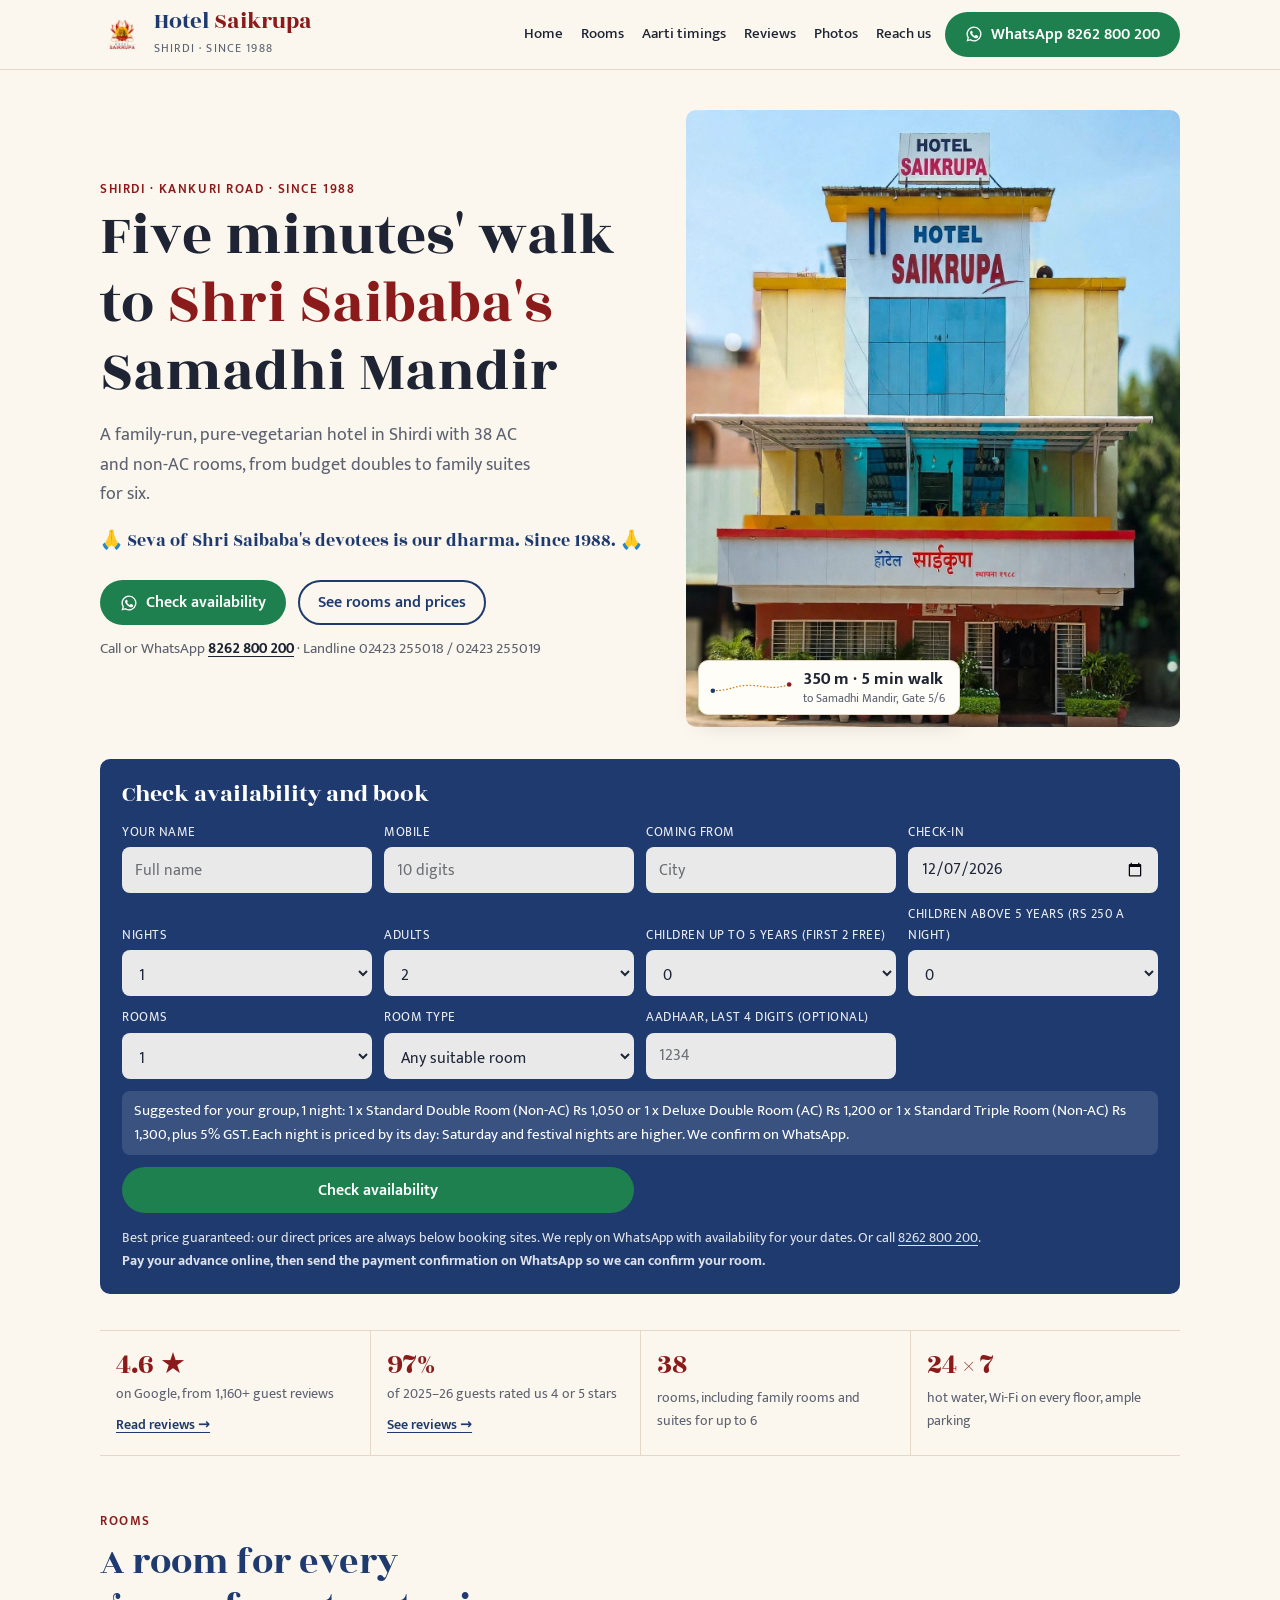
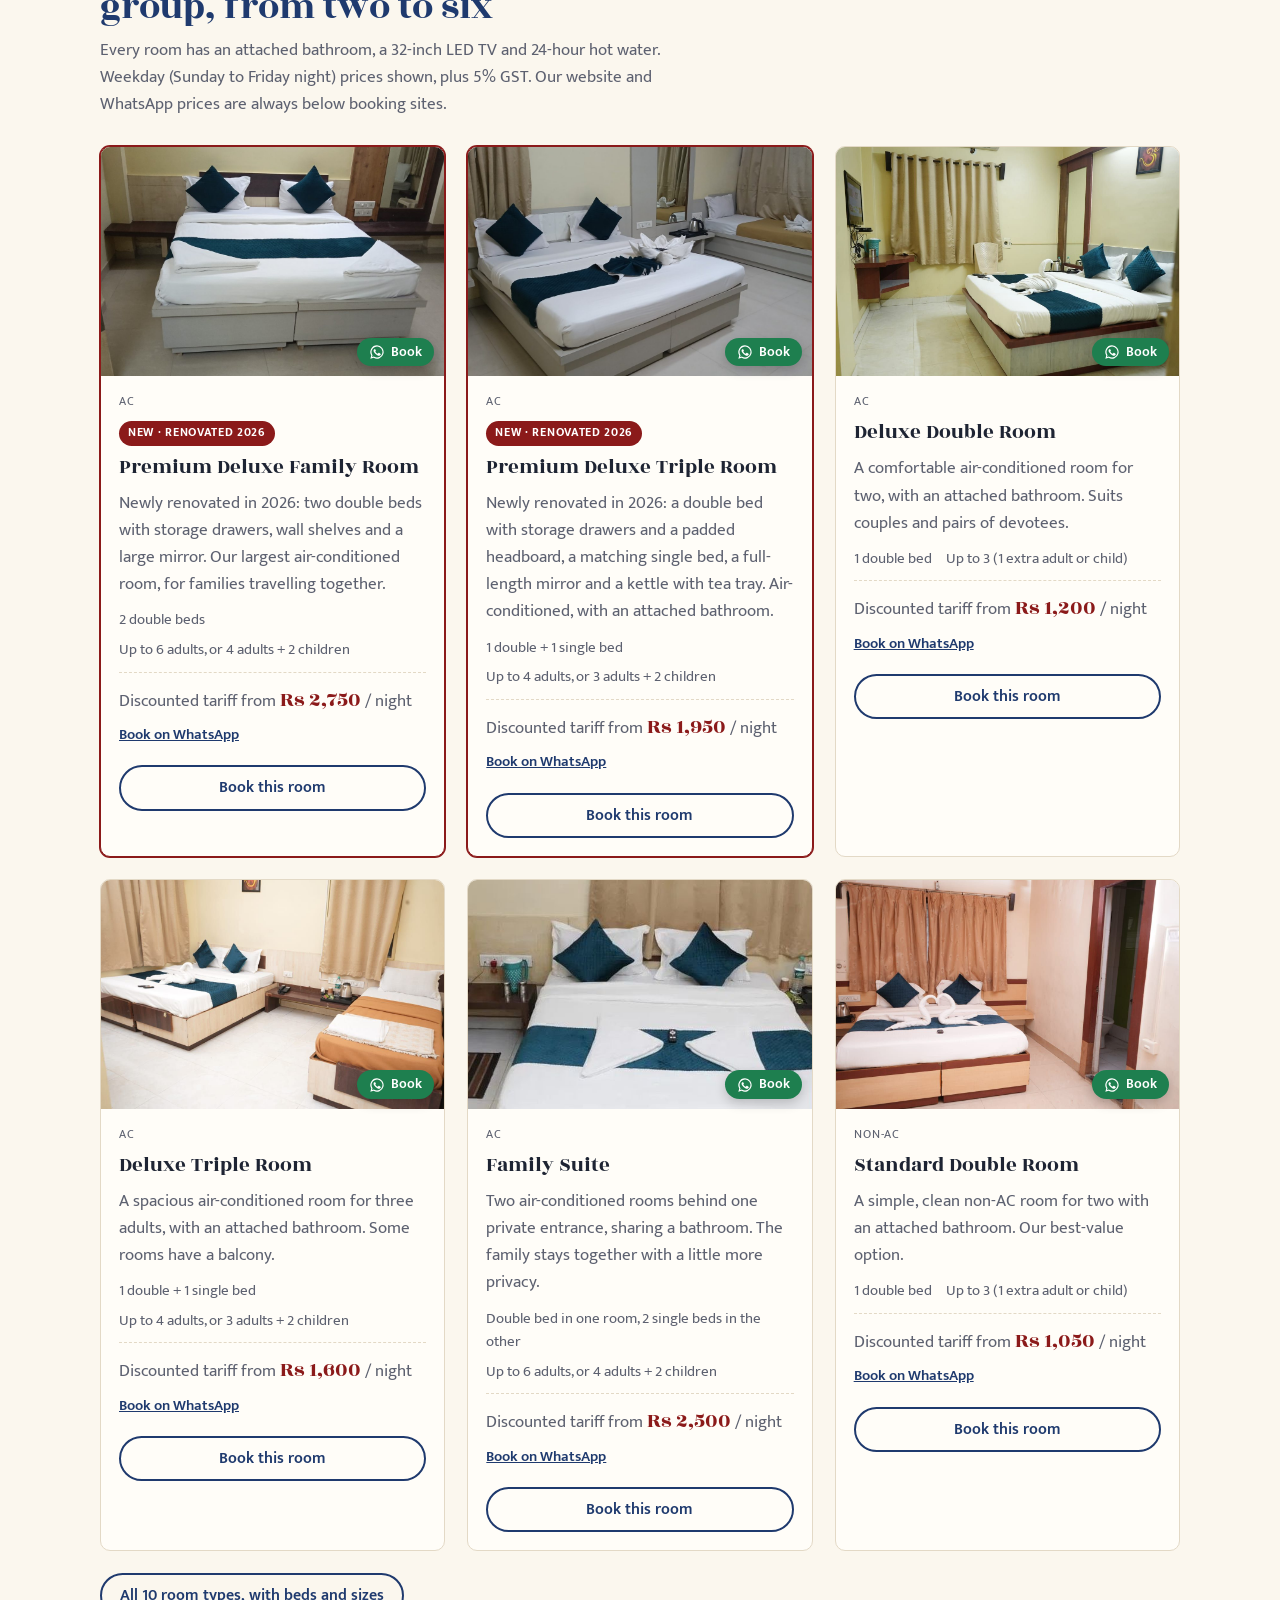
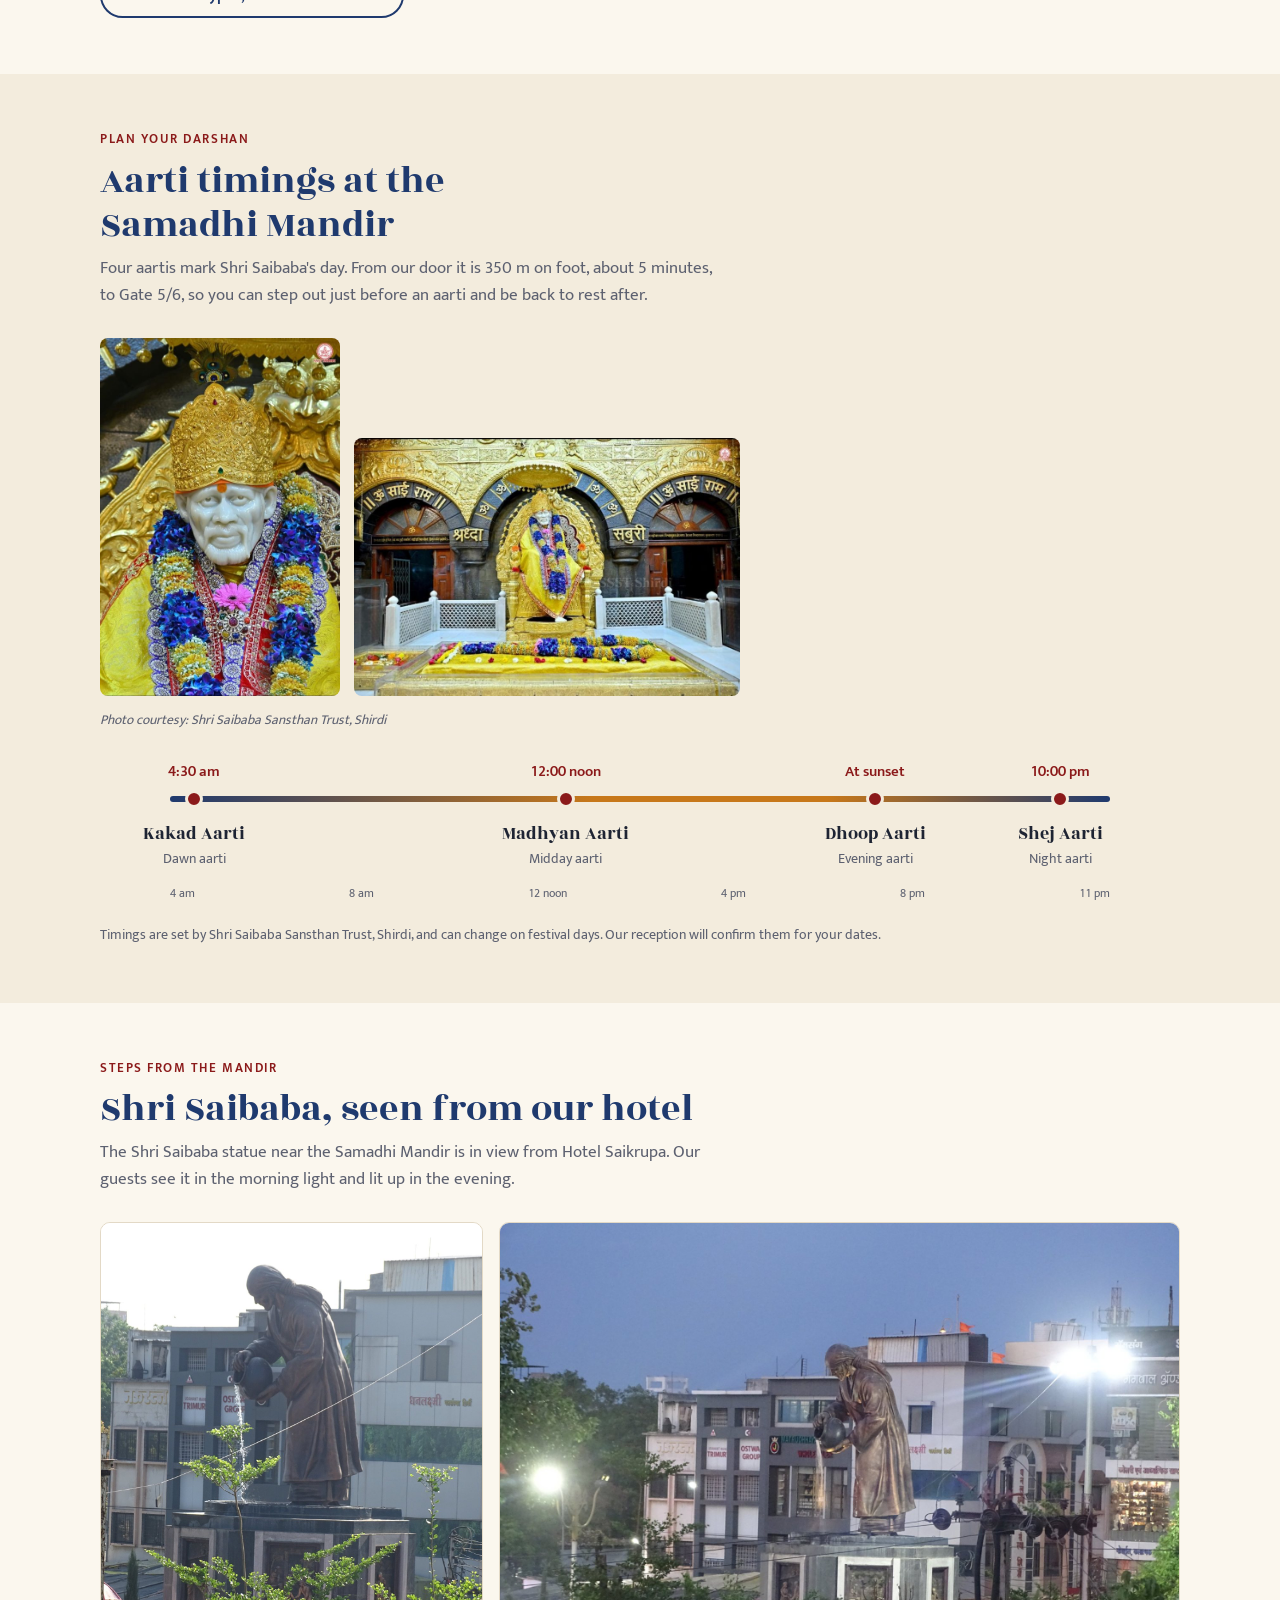
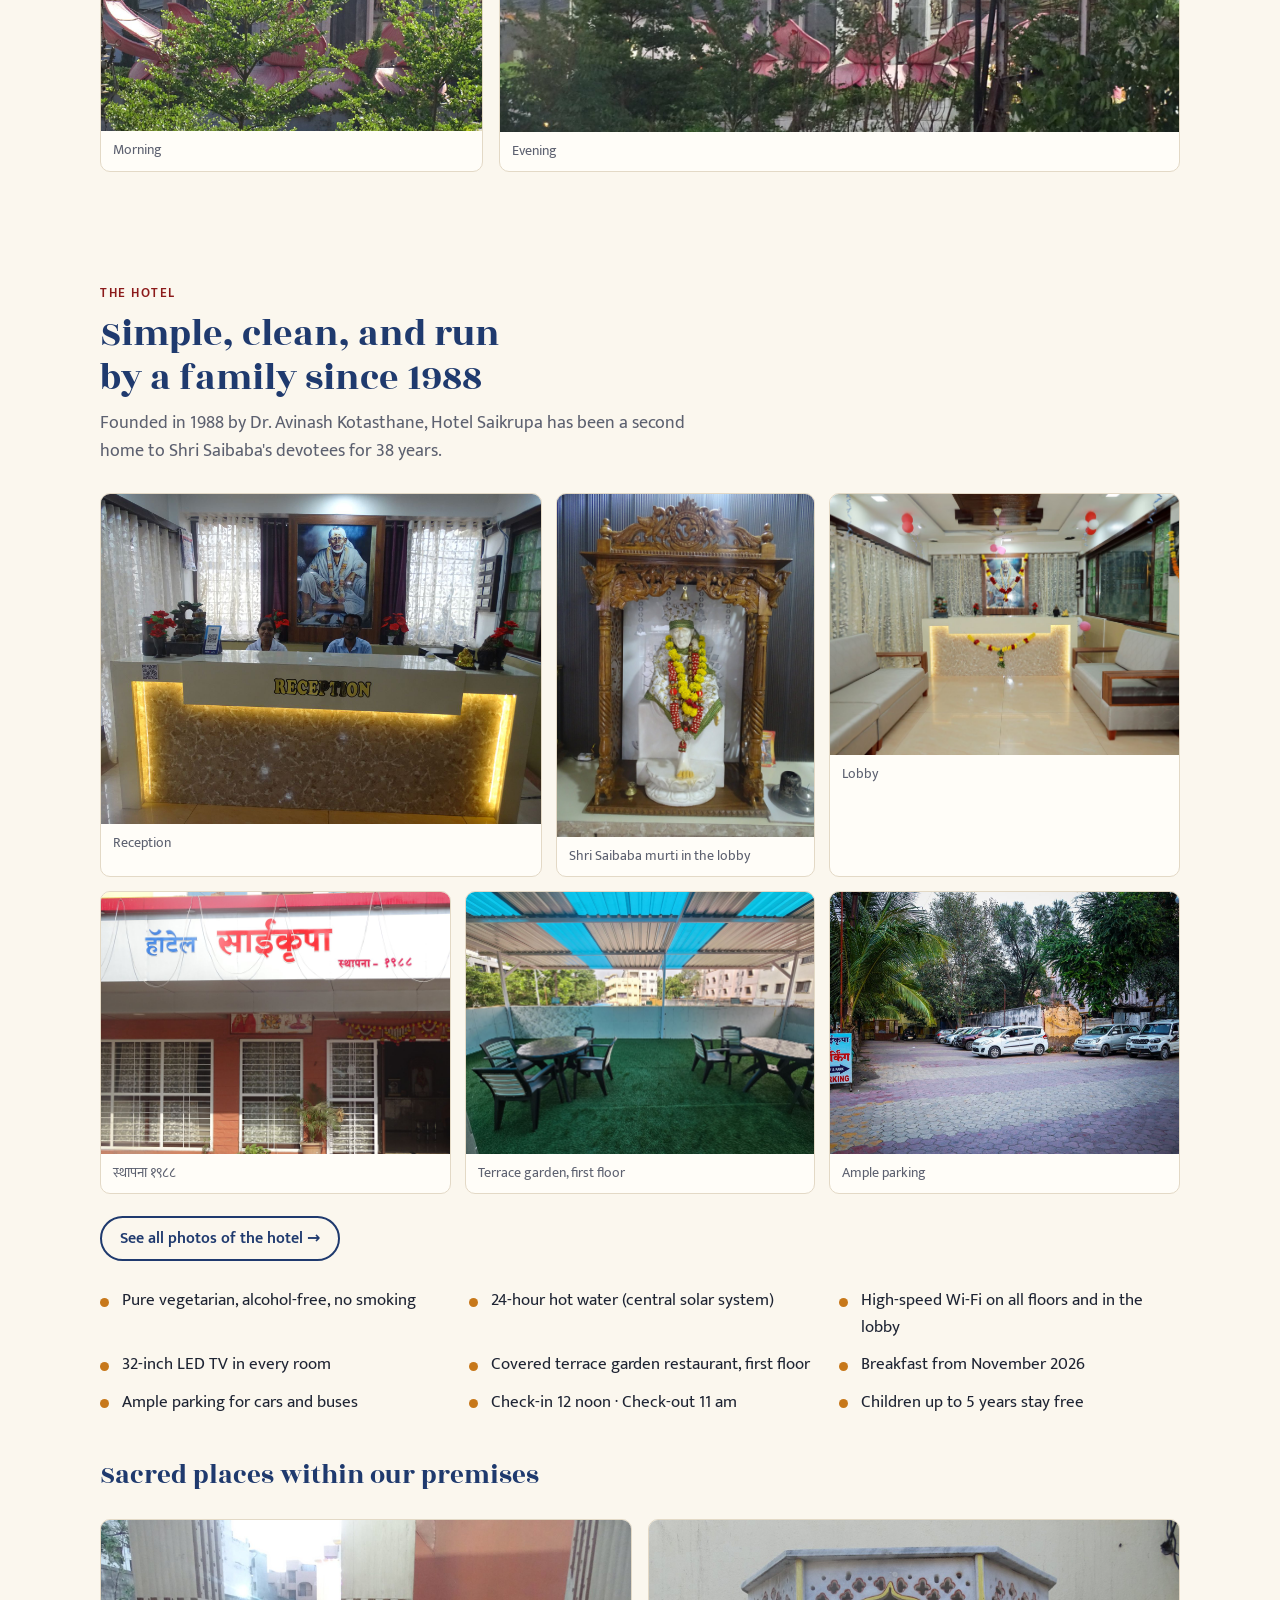
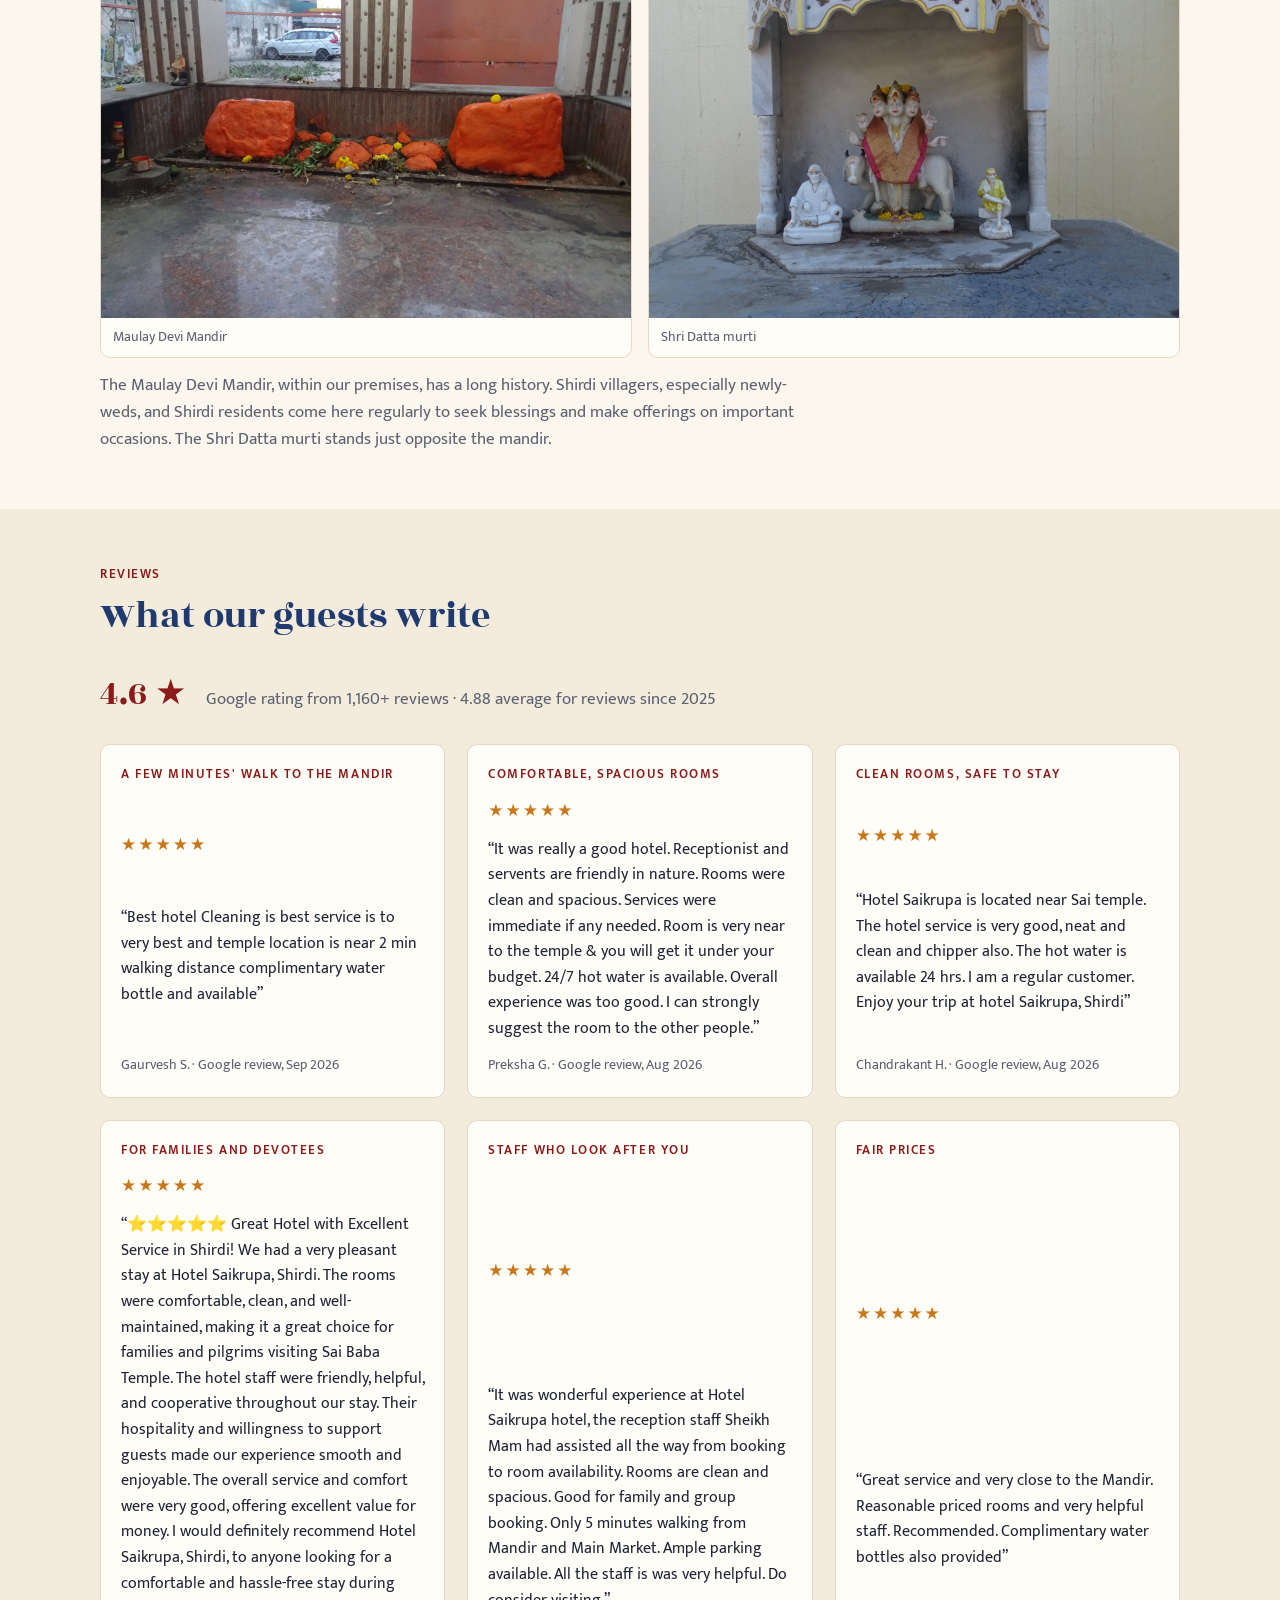
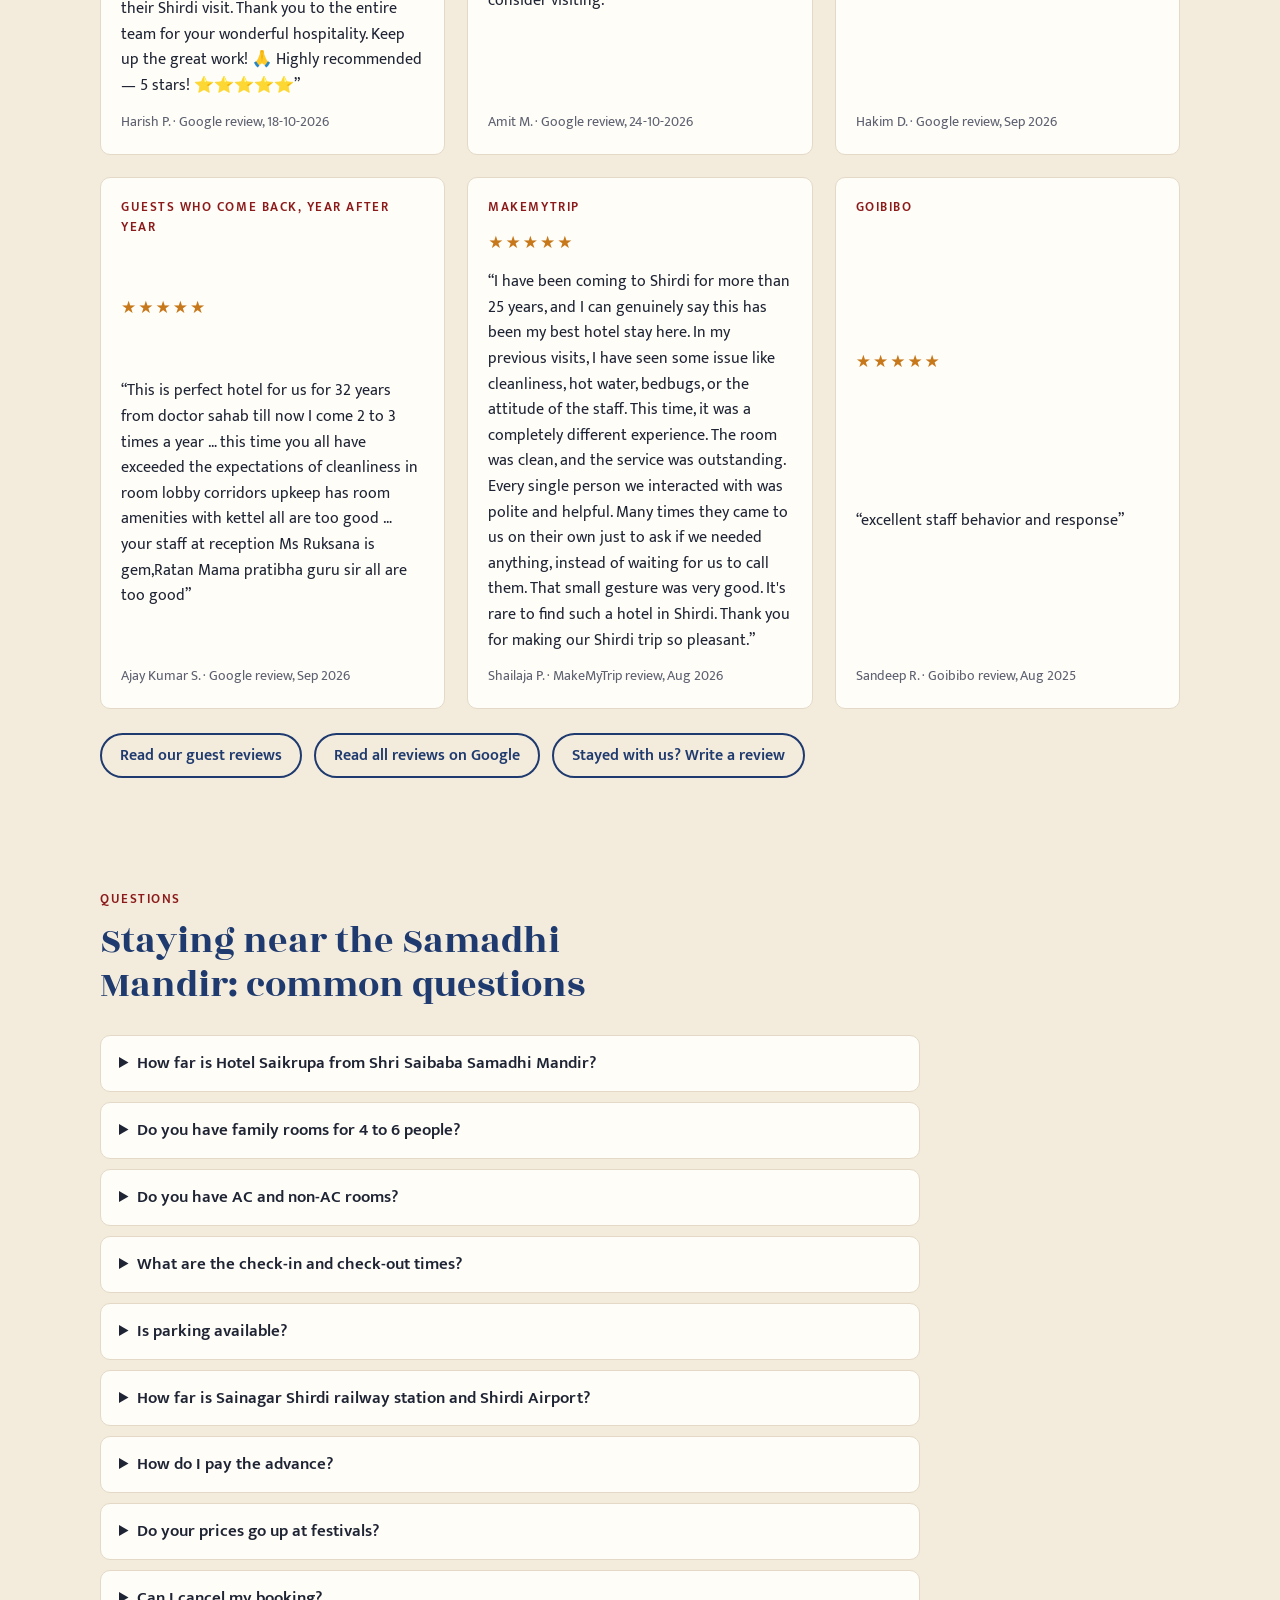
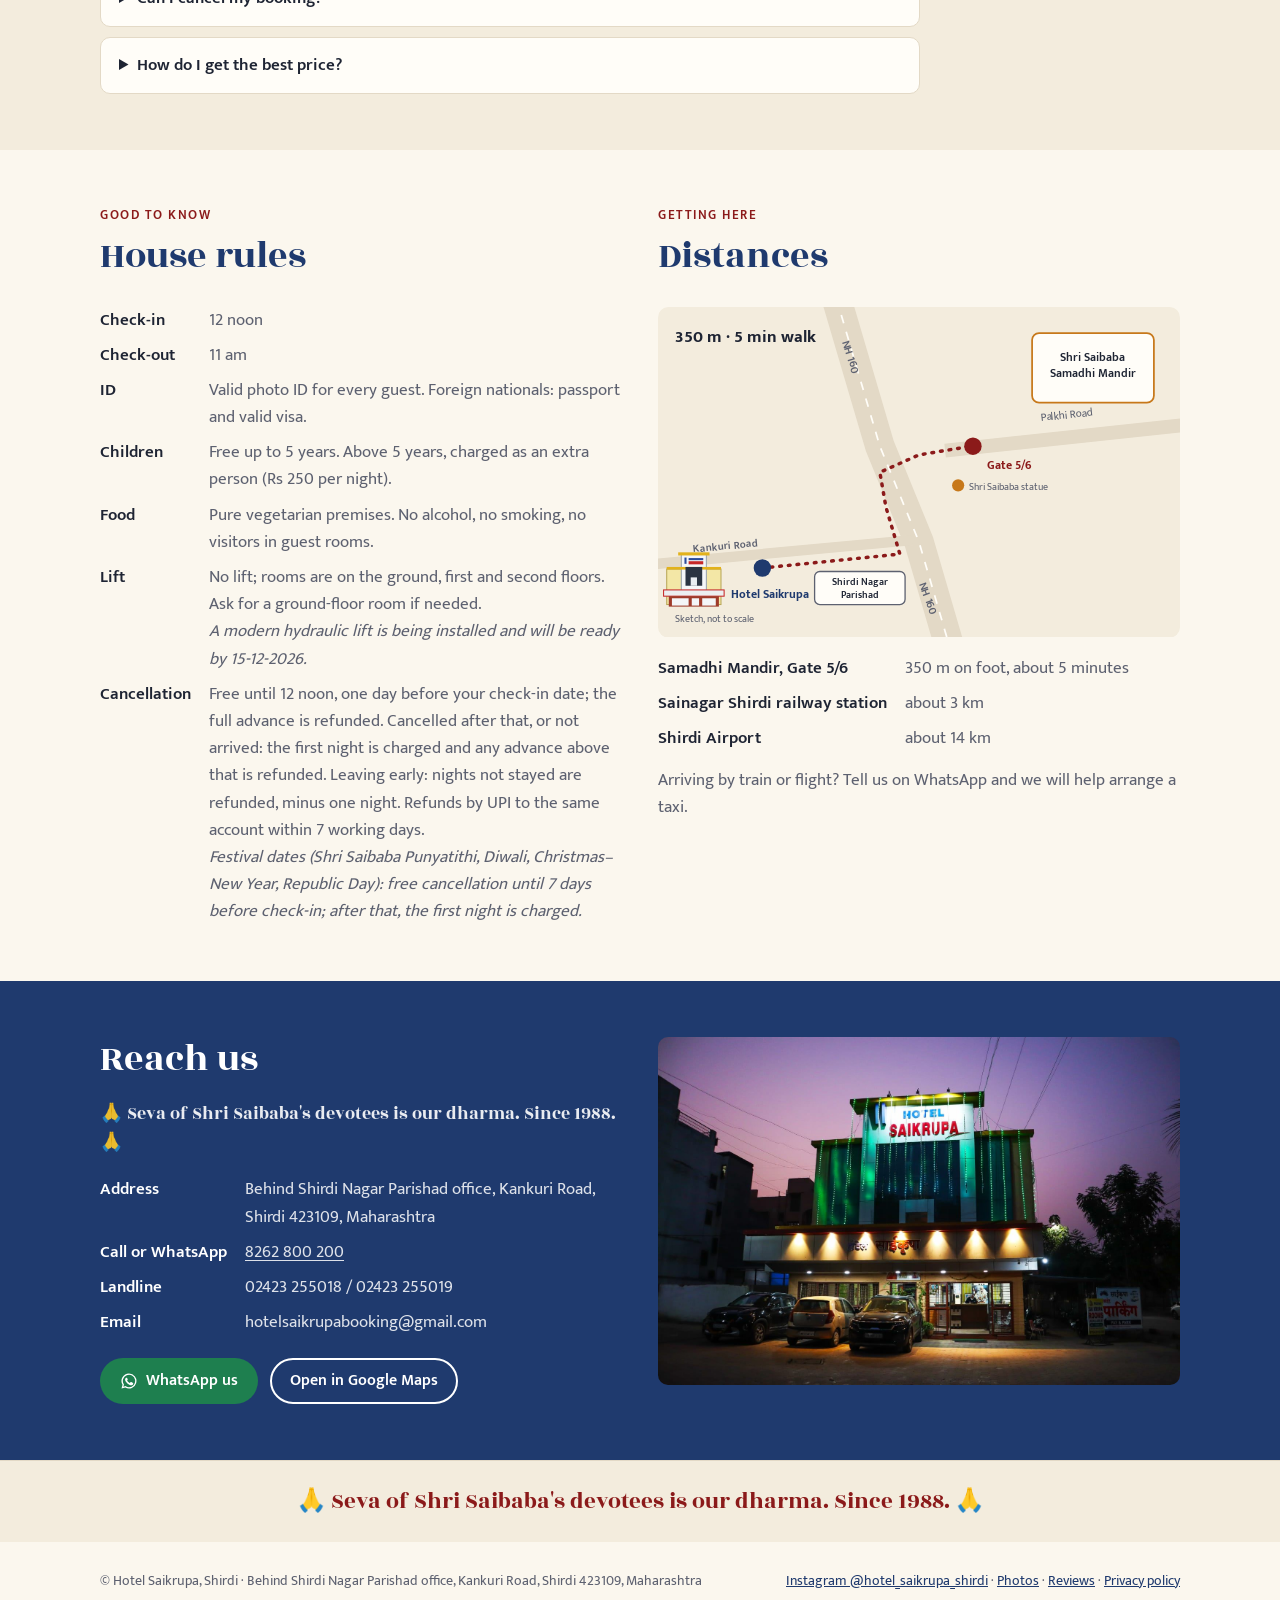
==== index.html @ cff5ab41 "Home page: add the latest MakeMyTrip and Goibibo reviews Two cards are added after the category card" ====
<!doctype html>
<html lang="en"><head><script>if(/(^|\.)shirdihotelsaikrupa\.com$/.test(location.hostname)){var s=document.createElement('script');s.async=1;s.src='https://www.googletagmanager.com/gtag/js?id=G-56FJB5HJES';document.head.appendChild(s);}
window.dataLayer=window.dataLayer||[];function gtag(){dataLayer.push(arguments);}gtag('js',new Date());gtag('config','G-56FJB5HJES');gtag('config','AW-18516178237');
document.addEventListener('click',function(e){var a=e.target.closest&&e.target.closest('a[href]');if(!a)return;var h=a.getAttribute('href')||'';
if(h.indexOf('https://wa.me/')===0)gtag('event','whatsapp_click',{where:a.closest('form')?'booking_form':'other',page:location.pathname});
else if(h.indexOf('tel:')===0)gtag('event','call_click',{page:location.pathname});},true);</script><meta charset="utf-8"><meta name="viewport" content="width=device-width, initial-scale=1, viewport-fit=cover">
<title>Hotel Saikrupa Shirdi | Family Hotel 5 Minutes from Shri Saibaba Samadhi Mandir</title><meta name="description" content="Family-run pure-veg hotel in Shirdi since 1988, 5 minutes&#x27; walk from Shri Saibaba Samadhi Mandir. AC and non-AC rooms, family suites for 6, parking. Book direct on WhatsApp 8262 800 200 for the best price.">
<link rel="canonical" href="https://www.shirdihotelsaikrupa.com/"><link rel="icon" href="img/emblem.png">
<meta property="og:title" content="Hotel Saikrupa Shirdi | Family Hotel 5 Minutes from Shri Saibaba Samadhi Mandir"><meta property="og:description" content="Family-run pure-veg hotel in Shirdi since 1988, 5 minutes&#x27; walk from Shri Saibaba Samadhi Mandir. AC and non-AC rooms, family suites for 6, parking. Book direct on WhatsApp 8262 800 200 for the best price."><meta property="og:image" content="https://www.shirdihotelsaikrupa.com/img/facade-new-hero.jpg"><meta property="og:type" content="website"><meta property="og:locale" content="en_IN"><meta property="og:site_name" content="Hotel Saikrupa Shirdi"><meta property="og:url" content="https://www.shirdihotelsaikrupa.com/"><meta name="twitter:card" content="summary_large_image">
<meta name="keywords" content="hotel in Shirdi, hotels near Sai Baba temple Shirdi, hotel near Shri Saibaba Samadhi Mandir, budget hotel Shirdi, family rooms Shirdi, AC rooms Shirdi, pure veg hotel Shirdi, Shirdi hotel with parking, Hotel Saikrupa Shirdi, Kankuri Road Shirdi"><meta name="geo.region" content="IN-MH"><meta name="geo.placename" content="Shirdi">
<meta name="theme-color" content="#1F3A6E">
<link rel="preconnect" href="https://fonts.googleapis.com"><link rel="preconnect" href="https://fonts.gstatic.com" crossorigin><link rel="stylesheet" href="https://fonts.googleapis.com/css2?family=Mukta:wght@400;500;600;700&family=Rozha+One&display=swap"><style>/* Layout: one calm column on ivory paper; photos carry the warmth, brand blue and red carry the voice. */
:root{color-scheme:light;
  --paper:#FBF7EE; --paper-2:#F3ECDD; --ink:#1E2433; --muted:#5D6170; --line:#E3D9C6;
  --blue:#1F3A6E; --red:#8B1A1A; --marigold:#C7781A; --card:#FFFDF8; --on-accent:#FFFFFF;
  --wa:#1E7F4F;
  --display:"Rozha One", "Tiro Devanagari Hindi", Georgia, serif;
  --body:"Mukta", "Noto Sans", system-ui, -apple-system, "Segoe UI", sans-serif;
  --r:10px; --wrap:1120px;
}

*{box-sizing:border-box}
html{scroll-behavior:smooth}
body{margin:0;background:var(--paper);color:var(--ink);font-family:var(--body);font-size:17px;line-height:1.6;-webkit-font-smoothing:antialiased}
img{max-width:100%;display:block}
a{color:var(--blue)}
a:focus-visible,button:focus-visible,input:focus-visible,select:focus-visible{outline:3px solid var(--marigold);outline-offset:2px;border-radius:4px}
.wrap{max-width:var(--wrap);margin:0 auto;padding-inline:20px}
h1,h2,h3{font-family:var(--display);font-weight:400;line-height:1.15;text-wrap:balance;margin:0}
h2{font-size:clamp(1.7rem,3.4vw,2.4rem);color:var(--blue)}
h3{font-size:1.3rem}
p{margin:0}
.eyebrow{font-size:.8rem;letter-spacing:.12em;text-transform:uppercase;color:var(--red);font-weight:600}
.muted{color:var(--muted)}
section{padding-block:56px}
.section-head{display:grid;gap:8px;margin-bottom:28px;max-width:62ch}

/* header */
.top{position:sticky;top:env(safe-area-inset-top,0px);z-index:10;background:color-mix(in srgb,var(--paper) 92%,transparent);backdrop-filter:blur(8px);border-bottom:1px solid var(--line)}
.top .wrap{display:flex;align-items:center;gap:14px;padding-block:10px}
.brand{display:flex;align-items:center;gap:10px;text-decoration:none;margin-right:auto}
.brand img{width:44px;height:44px}
.word{font-family:var(--display);font-size:1.45rem;line-height:1}
.word .h{color:var(--blue)} .word .s{color:var(--red)}
.brand small{display:block;font-size:.72rem;letter-spacing:.1em;text-transform:uppercase;color:var(--muted);margin-top:3px}
.nav{display:flex;gap:18px}
.nav a{text-decoration:none;color:var(--ink);font-weight:500;font-size:.95rem}
.nav a:hover{color:var(--red)}
.btn{display:inline-flex;align-items:center;justify-content:center;gap:8px;padding:11px 18px;border-radius:999px;font-weight:600;text-decoration:none;border:2px solid transparent;font-size:1rem;cursor:pointer;font-family:var(--body);line-height:1.2}
.btn-wa{background:var(--wa);color:var(--on-accent)}
.btn-wa:hover{filter:brightness(1.08)}
.btn-line{border-color:var(--blue);color:var(--blue);background:transparent}
.btn-line:hover{background:var(--blue);color:var(--on-accent)}
.btn svg{width:18px;height:18px;fill:currentColor}
@media (max-width:820px){.nav{display:none}.top .btn-wa span{display:none}.top .btn-wa{padding:10px}}

/* hero */
.hero{padding-block:40px 32px}
.hero .wrap{display:grid;grid-template-columns:1.05fr .95fr;gap:40px;align-items:center}
.hero h1{font-size:clamp(2.2rem,5.2vw,3.7rem);color:var(--ink)}
.hero h1 em{font-style:normal;color:var(--red)}
.hero .lead{font-size:1.15rem;color:var(--muted);max-width:44ch;margin-top:14px}
.tagline{margin-top:18px;font-family:var(--display);color:var(--blue);font-size:1.15rem}
.hero .ctas{display:flex;flex-wrap:wrap;gap:12px;margin-top:24px}
.phone-line{margin-top:12px;font-size:.95rem;color:var(--muted)}
.phone-line b{color:var(--ink);font-variant-numeric:tabular-nums}
.hero-photo{position:relative;min-width:0}
.hero-photo img{border-radius:var(--r);aspect-ratio:4/5;object-fit:cover;object-position:center top;width:100%;height:auto}
.route{position:absolute;left:12px;bottom:12px;background:var(--card);border:1px solid var(--line);border-radius:var(--r);padding:8px 14px 8px 10px;display:flex;align-items:center;gap:10px;box-shadow:0 8px 24px rgba(0,0,0,.14);line-height:1.25}
.route svg{width:84px;height:auto;flex:none}
.route .lbl{display:block;font-size:.78rem;color:var(--muted)}
.route strong{font-variant-numeric:tabular-nums;color:var(--ink)}
@media (max-width:860px){.hero .wrap{grid-template-columns:1fr}.route{left:8px;bottom:8px;padding:6px 10px 6px 8px;font-size:.9rem}.route svg{width:60px}}

/* enquiry */
.enquire{background:var(--blue);color:var(--on-accent);border-radius:var(--r);padding:22px;display:grid;gap:14px}
.enquire h2{color:var(--on-accent);font-size:1.5rem}
.form{display:grid;grid-template-columns:repeat(4,minmax(0,1fr));gap:12px;align-items:end}
.form label{display:grid;gap:4px;font-size:.8rem;letter-spacing:.04em;text-transform:uppercase;opacity:.9;min-width:0}
/* iPad/iPhone Safari draws date boxes wider than their column and centres the date: keep them inside the cell */
.form input,.form select{height:46px;box-sizing:border-box;line-height:1.2}
.form input[type=date]{-webkit-appearance:none;appearance:none;display:block;max-width:100%;text-align:left}
.form input[type=date]::-webkit-date-and-time-value{text-align:left}
.form input,.form select{font:inherit;font-size:1rem;text-transform:none;letter-spacing:0;padding:10px 12px;border-radius:8px;border:1px solid transparent;background:var(--card);color:var(--ink);min-width:0;width:100%}
.form .btn-wa{height:46px;white-space:nowrap}
.enquire .note{font-size:.88rem;opacity:.85}
.form .est{grid-column:1/-1;margin:0;font-size:.95rem;background:rgba(255,255,255,.12);padding:8px 12px;border-radius:8px}.form .btn-wa{grid-column:span 2}
@media (max-width:900px){.form{grid-template-columns:1fr 1fr}.form .btn-wa,.form .wide{grid-column:1/-1}}

/* proof strip */
.proof{display:grid;grid-template-columns:repeat(4,minmax(0,1fr));border-block:1px solid var(--line);margin-top:36px}
.proof div{padding:18px 16px;display:grid;gap:2px}
.proof div+div{border-left:1px solid var(--line)}
.proof b{font-family:var(--display);font-weight:400;font-size:1.8rem;color:var(--red);font-variant-numeric:tabular-nums;line-height:1.1}
.proof-link{justify-self:start;white-space:nowrap;margin-top:6px;font-size:.9rem;font-weight:600;color:var(--blue);text-decoration:underline;text-underline-offset:3px}
.proof-link:hover{color:var(--red)}
.proof span{font-size:.9rem;color:var(--muted)}
@media (max-width:760px){.proof{grid-template-columns:1fr 1fr}.proof div:nth-child(3){border-left:0}.proof div:nth-child(n+3){border-top:1px solid var(--line)}}

/* rooms */
.rooms{display:grid;grid-template-columns:repeat(3,minmax(0,1fr));gap:22px}
.room{background:var(--card);border:1px solid var(--line);border-radius:var(--r);overflow:hidden;display:grid;grid-template-rows:auto 1fr}
.room img{aspect-ratio:3/2;object-fit:cover;width:100%}
.room .body{padding:16px 18px 18px;display:grid;gap:10px;align-content:start}
.room .tag{font-size:.75rem;letter-spacing:.08em;text-transform:uppercase;color:var(--muted)}
.facts{display:flex;flex-wrap:wrap;gap:6px 14px;font-size:.92rem;color:var(--muted)}
.price{display:flex;flex-wrap:wrap;align-items:baseline;justify-content:space-between;gap:6px 12px;border-top:1px dashed var(--line);padding-top:10px;margin-top:auto}
.price b{font-family:var(--display);font-weight:400;font-size:1.35rem;color:var(--red);font-variant-numeric:tabular-nums}
.price a{font-weight:600;font-size:.95rem;white-space:nowrap}
.price>span{white-space:nowrap}
@media (max-width:960px){.rooms{grid-template-columns:1fr 1fr}}
@media (max-width:620px){.rooms{grid-template-columns:1fr}}
.more{margin-top:22px}

/* aarti */
.aarti{background:var(--paper-2)}
.day{position:relative;margin-top:8px;overflow-x:auto}
.day-inner{min-width:680px;position:relative;margin-inline:70px;height:150px}
.day-bar{position:absolute;left:0;right:0;top:36px;height:6px;border-radius:6px;background:linear-gradient(90deg,var(--blue),var(--marigold) 45%,var(--marigold) 70%,var(--blue))}
.mark{position:absolute;top:0;height:150px;transform:translateX(-50%);text-align:center;width:140px}
.mark i{position:absolute;left:50%;top:30px;transform:translateX(-50%);width:18px;height:18px;border-radius:50%;background:var(--red);border:3px solid var(--paper-2)}
.mark b{position:absolute;left:0;right:0;top:60px;font-family:var(--display);font-weight:400;font-size:1.15rem;color:var(--ink)}
.mark span{position:absolute;left:0;right:0;top:88px;font-size:.88rem;color:var(--muted)}
.mark .t{top:0;font-size:.95rem;font-weight:600;color:var(--red);font-variant-numeric:tabular-nums}
.day-scale{position:absolute;left:0;right:0;top:124px;display:flex;justify-content:space-between;font-size:.78rem;color:var(--muted);font-variant-numeric:tabular-nums}
.aarti .src{font-size:.88rem;margin-top:14px}

/* facilities */
.fac{display:grid;grid-template-columns:repeat(12,1fr);gap:14px}
.fac figure{margin:0;border-radius:var(--r);overflow:hidden;min-width:0;background:var(--card);border:1px solid var(--line)}
.fac img{width:100%;height:auto;display:block;object-fit:cover;aspect-ratio:4/3}
.fac figcaption{padding:8px 12px;font-size:.9rem;color:var(--muted)}
.f1{grid-column:span 5}.f2{grid-column:span 3}.f3{grid-column:span 4}.f4{grid-column:span 4}.f5{grid-column:span 4}.f6{grid-column:span 4}
.f2 img{aspect-ratio:3/4}
@media (max-width:760px){.fac{grid-template-columns:1fr 1fr}.fac figure{grid-column:auto}.f2 img{aspect-ratio:4/3}}
.amen{display:grid;grid-template-columns:repeat(3,minmax(0,1fr));gap:10px 28px;margin-top:26px;padding:0;list-style:none}
.amen li{padding-left:22px;position:relative}
.amen li::before{content:"";position:absolute;left:0;top:.62em;width:9px;height:9px;border-radius:50%;background:var(--marigold)}
@media (max-width:760px){.amen{grid-template-columns:1fr}}

/* view from the hotel */
.view-grid{display:grid;grid-template-columns:9fr 16fr;gap:16px}
.view-grid figure{margin:0;border-radius:var(--r);overflow:hidden;min-width:0;background:var(--card);border:1px solid var(--line)}
.view-grid img{width:100%;height:auto;display:block}
.view-grid figcaption{padding:8px 12px;font-size:.9rem;color:var(--muted)}
.view-grid.two{grid-template-columns:1fr 1fr}
.sub-h{font-size:clamp(1.3rem,2.6vw,1.7rem);color:var(--blue)}
.shrine-note{margin-top:14px;max-width:70ch}
@media (max-width:620px){.view-grid.two{grid-template-columns:1fr}.view-grid{grid-template-columns:1fr}}

/* gallery page */
.gallery{columns:3 300px;column-gap:16px;margin-top:8px}
.g-h{margin:34px 0 14px;font-size:clamp(1.4rem,2.8vw,1.9rem)}
.gallery figure{break-inside:avoid;margin:0 0 16px;border-radius:var(--r);overflow:hidden;background:var(--card);border:1px solid var(--line)}
.gallery img{width:100%;height:auto;display:block}
.gallery figcaption{padding:8px 12px;font-size:.9rem;color:var(--muted)}

/* room photo opens the WhatsApp booking message */
.photo-wa{position:relative;display:block;line-height:0}
.photo-wa-tag{position:absolute;right:10px;bottom:10px;display:inline-flex;align-items:center;gap:6px;padding:6px 12px;border-radius:999px;background:var(--wa);color:var(--on-accent);font-size:.85rem;font-weight:600;line-height:1.2;box-shadow:0 4px 12px rgba(0,0,0,.2)}
.photo-wa-tag svg{width:16px;height:16px;fill:currentColor}
.rp article>a.photo-wa{grid-column:1;grid-row:1;align-self:start}
.rp article>a.photo-wa img{width:100%;height:auto;aspect-ratio:3/2;object-fit:cover}
@media (max-width:760px){.rp article>a.photo-wa{grid-column:auto;grid-row:auto}}

/* reviews */
.rv-top{display:flex;flex-wrap:wrap;align-items:baseline;gap:8px 20px;margin-bottom:22px}
.rv-top b{font-family:var(--display);font-weight:400;font-size:2.2rem;color:var(--red)}
.reviews{display:grid;grid-template-columns:repeat(3,minmax(0,1fr));gap:22px}
.reviews blockquote{margin:0;padding:20px;border-radius:var(--r);background:var(--card);border:1px solid var(--line);display:grid;gap:12px;align-content:space-between}
.reviews blockquote p{font-size:1rem}
.reviews cite{font-style:normal;font-size:.9rem;color:var(--muted)}
.stars{color:var(--marigold);letter-spacing:2px}
@media (max-width:900px){.reviews{grid-template-columns:1fr 1fr}}
@media (max-width:620px){.reviews{grid-template-columns:1fr}}

/* reviews page */
.rv-chips{display:flex;flex-wrap:wrap;gap:8px;margin:26px 0 8px}
.rv-chips a{padding:7px 14px;border:1px solid var(--line);border-radius:999px;background:var(--card);color:var(--ink);text-decoration:none;font-size:.92rem;font-weight:500}
.rv-chips a:hover{border-color:var(--red);color:var(--red)}
.rv-group{padding-block:34px 6px;scroll-margin-top:84px}
.rv-group .section-head{margin-bottom:18px}
.rv-wall{display:grid;grid-template-columns:repeat(auto-fill,minmax(260px,1fr));gap:20px;align-items:start}
.rv-wall blockquote{margin:0;padding:20px;border-radius:var(--r);background:var(--card);border:1px solid var(--line);display:grid;gap:10px}
.rv-wall blockquote p{margin:0;font-size:1rem;overflow-wrap:anywhere}
.rv-wall cite{font-style:normal;font-size:.9rem;color:var(--muted)}
.rv-feature{margin-top:30px;display:grid;grid-template-columns:minmax(0,280px) minmax(0,1fr);gap:28px;align-items:center;padding:22px;border-radius:var(--r);background:var(--card);border:1px solid var(--line)}
.rv-feature figure{margin:0}
.rv-feature img{width:100%;height:auto;border-radius:8px;aspect-ratio:474/850;object-fit:cover}
.rv-feature figcaption{font-size:.82rem;color:var(--muted);margin-top:6px}
.rv-feature h2{margin:6px 0 14px}
.rv-feature blockquote{margin:0;display:grid;gap:8px}
.rv-feature blockquote p{margin:0;font-size:1.15rem}
.rv-feature cite{font-style:normal;font-size:.9rem;color:var(--muted)}
@media (max-width:640px){.rv-feature{grid-template-columns:1fr}.rv-feature figure{max-width:260px}}
.rv-photo{margin:0 0 22px;max-width:760px}
.rv-photo img{width:100%;height:auto;border-radius:var(--r)}
.rv-photo figcaption{font-size:.85rem;color:var(--muted);margin-top:6px}
.rv-end{margin-top:30px;padding:24px;border-radius:var(--r);background:var(--paper-2);display:flex;flex-wrap:wrap;gap:16px 28px;align-items:center;justify-content:space-between}
.rv-end .ctas{display:flex;flex-wrap:wrap;gap:10px}

/* info */
.info{display:grid;grid-template-columns:1fr 1fr;gap:36px}
.dl{display:grid;grid-template-columns:auto 1fr;gap:8px 18px;margin:0}
.dl dt{font-weight:600}
.dl dd{margin:0;color:var(--muted)}
@media (max-width:760px){.info{grid-template-columns:1fr}.dl{grid-template-columns:1fr;gap:2px}.dl dd{margin-bottom:10px}}
.reach{background:var(--blue);color:var(--on-accent)}
.reach h2,.reach a{color:var(--on-accent)}
.reach .dl dd{color:inherit;opacity:.85}
.reach .btn-line{border-color:var(--on-accent);color:var(--on-accent)}
.reach .btn-line:hover{background:var(--on-accent);color:var(--blue)}
.reach .ctas{display:flex;flex-wrap:wrap;gap:12px;margin-top:22px}
footer{padding-block:28px;font-size:.9rem;color:var(--muted)}
footer .wrap{display:flex;flex-wrap:wrap;gap:8px 24px;justify-content:space-between}

/* rooms page */
.rp{display:grid;gap:26px}
.rp article{display:grid;grid-template-columns:minmax(0,1fr) minmax(0,1.1fr);gap:26px;background:var(--card);border:1px solid var(--line);border-radius:var(--r);overflow:hidden}
.rp article>img{width:100%;height:auto;aspect-ratio:3/2;object-fit:cover;align-self:start;grid-column:1;grid-row:1}
.rp article>.body{grid-column:2;grid-row:1/span 2}
.rp .body{padding:22px 22px 22px 0;display:grid;gap:12px;align-content:start}
.rp table{border-collapse:collapse;width:100%;font-size:.95rem}
.rp td,.rp th{padding:6px 0;border-bottom:1px solid var(--line);text-align:left;vertical-align:top}
.rp th{width:40%;font-weight:600}
@media (max-width:760px){.rp article{grid-template-columns:1fr}.rp article>img,.rp article>img.extra,.rp article>.body{grid-column:auto;grid-row:auto;margin-top:0}.rp .body{padding:0 18px 20px}}
.sticky-wa{position:fixed;right:16px;bottom:calc(16px + env(safe-area-inset-bottom,0px));z-index:20;box-shadow:0 8px 24px rgba(0,0,0,.25)}
@media (min-width:821px){.sticky-wa{display:none}}
@media (max-width:820px){.sticky-wa{width:58px;height:58px;padding:0;border-radius:50%}.sticky-wa span{display:none}.sticky-wa svg{width:28px;height:28px}main{padding-bottom:70px}}
@media (prefers-reduced-motion:reduce){html{scroll-behavior:auto}}

.tag-band{background:var(--paper-2);border-top:1px solid var(--line);text-align:center;padding-block:22px}
.tag-band p{font-family:var(--display);color:var(--red);font-size:clamp(1.1rem,2.6vw,1.45rem);text-wrap:balance}

.rp article>img.extra{grid-column:1;grid-row:2;margin-top:-14px}

.back{display:inline-flex;align-items:center;gap:6px;padding:8px 14px;border:1.5px solid var(--blue);border-radius:999px;color:var(--blue);text-decoration:none;font-weight:600;font-size:.95rem}
.back:hover{background:var(--blue);color:var(--on-accent)}

.walkmap{margin:0 0 18px}.walkmap svg{width:100%;height:auto;display:block;font-family:var(--body)}

.darshan{display:grid;grid-template-columns:.62fr 1fr;gap:14px;align-items:end;margin-bottom:28px;max-width:640px}
.darshan figure{margin:0}.darshan img{width:100%;height:auto;border-radius:8px}
.darshan .credit{grid-column:1/-1;margin:0;font-size:.85rem;color:var(--muted);font-style:italic}
.faq{display:grid;gap:10px;max-width:820px}
.faq details{background:var(--card);border:1px solid var(--line);border-radius:var(--r);padding:14px 18px}
.faq summary{cursor:pointer;font-weight:600;font-size:1.05rem}
.faq details p{margin-top:8px;color:var(--muted)}

.rv-cta{display:flex;flex-wrap:wrap;gap:12px;margin-top:24px}
.tariff{margin-top:36px;background:var(--card);border:1px solid var(--line);border-radius:var(--r);padding:24px;display:grid;gap:12px}
.tariff h2{margin:0}
.tariff table{border-collapse:collapse;width:100%;max-width:560px;font-size:.98rem}
.tariff td,.tariff th{padding:7px 0;border-bottom:1px solid var(--line);text-align:left}
.tariff td:last-child,.tariff th:last-child{text-align:right;white-space:nowrap}
.tariff p{margin:0}
.tnotes{margin:4px 0 0;padding-left:1.2em;display:grid;gap:6px;color:var(--muted)}
.tnotes ul{margin:6px 0 0;padding-left:1.2em;display:grid;gap:3px}

.new-badge{justify-self:start;display:inline-block;font-size:.72rem;letter-spacing:.06em;text-transform:uppercase;font-weight:700;color:#fff;background:var(--red);padding:3px 9px;border-radius:999px}
.room.premium{border-color:var(--red);box-shadow:0 0 0 1px var(--red)}

/* tap-to-call links look like the surrounding text, underlined so they read as tappable */
a.tel{color:inherit;text-decoration:underline;text-underline-offset:3px;font-weight:inherit}

[hidden]{display:none!important}
.online{padding-block:48px}
.online-box{gap:16px}
.ob-step{display:grid;gap:14px}
.ob-grid{grid-template-columns:repeat(4,minmax(0,1fr))}
.ob-grid .wide{grid-column:span 2}
.ob-title{font-weight:700;font-size:1.05rem}
.ob-small,.online-note{font-size:.88rem;opacity:.92}
.ob-actions{display:flex;flex-wrap:wrap;gap:10px}
.ob-summary dl{display:grid;grid-template-columns:max-content 1fr;gap:6px 18px;margin:0}
.ob-summary dt{opacity:.85}
.ob-summary dd{margin:0;font-weight:600}
.ob-amount{font-size:1.2rem;font-weight:700}
.ob-error{color:#ffd6d6;font-weight:600}
.ob-file,.ob-check{display:grid;gap:6px;font-size:.9rem}
.ob-check{grid-template-columns:auto 1fr;align-items:start}
.book-room{margin-top:8px;width:100%;justify-content:center}
@media (max-width:760px){.ob-grid{grid-template-columns:1fr}.ob-grid .wide{grid-column:auto}}
.online-box .btn-line{border-color:var(--on-accent);color:var(--on-accent)}
.online-box .btn-line:hover{background:var(--on-accent);color:var(--blue)}
.ob-suggest{display:grid;gap:10px}
.ob-option{background:rgba(255,255,255,.08);border-radius:12px;padding:12px 14px;display:flex;flex-wrap:wrap;gap:10px;align-items:center;justify-content:space-between}
.ob-option p{margin:0;flex:1 1 220px}
.ob-pick{display:grid;grid-template-columns:repeat(2,minmax(0,1fr));gap:12px}
.ob-pick label{display:grid;gap:4px;font-size:.8rem;letter-spacing:.04em;text-transform:uppercase;opacity:.9}
.ob-pick select{height:46px;text-transform:none;letter-spacing:0;font-size:1rem}
@media (max-width:760px){.ob-pick{grid-template-columns:1fr}}
</style><script type="application/ld+json">{"@context": "https://schema.org", "@type": "Hotel", "name": "Hotel Saikrupa", "url": "https://www.shirdihotelsaikrupa.com/", "telephone": "+91 82628 00200", "email": "hotelsaikrupabooking@gmail.com", "address": {"@type": "PostalAddress", "streetAddress": "Behind Shirdi Nagar Parishad office, Kankuri Road", "addressLocality": "Shirdi", "postalCode": "423109", "addressRegion": "Maharashtra", "addressCountry": "IN"}, "image": "https://www.shirdihotelsaikrupa.com/img/facade-new-hero.jpg", "numberOfRooms": 38, "checkinTime": "12:00", "checkoutTime": "11:00", "priceRange": "Rs 1,050–Rs 4,000", "description": "Family-run pure-vegetarian hotel in Shirdi since 1988, 350 m from Gate 5/6 of Shri Saibaba Samadhi Mandir.", "foundingDate": "1988", "sameAs": ["https://www.instagram.com/hotel_saikrupa_shirdi/"], "hasMap": "https://www.google.com/maps/search/?api=1&query=Hotel+Saikrupa+Shirdi", "amenityFeature": [{"@type": "LocationFeatureSpecification", "name": "Free Wi-Fi", "value": true}, {"@type": "LocationFeatureSpecification", "name": "Free parking", "value": true}, {"@type": "LocationFeatureSpecification", "name": "24-hour hot water", "value": true}, {"@type": "LocationFeatureSpecification", "name": "Restaurant", "value": true}, {"@type": "LocationFeatureSpecification", "name": "Family rooms", "value": true}, {"@type": "LocationFeatureSpecification", "name": "Air conditioning", "value": true}]}</script><script type="application/ld+json">{"@context": "https://schema.org", "@type": "FAQPage", "mainEntity": [{"@type": "Question", "name": "How far is Hotel Saikrupa from Shri Saibaba Samadhi Mandir?", "acceptedAnswer": {"@type": "Answer", "text": "350 m on foot, about 5 minutes, to Gate 5/6 of the Samadhi Mandir. The hotel is behind the Shirdi Nagar Parishad office on Kankuri Road."}}, {"@type": "Question", "name": "Do you have family rooms for 4 to 6 people?", "acceptedAnswer": {"@type": "Answer", "text": "Yes. We have family rooms with 2 double beds and family suites with 2 rooms behind one private entrance, each for up to 6 guests."}}, {"@type": "Question", "name": "Do you have AC and non-AC rooms?", "acceptedAnswer": {"@type": "Answer", "text": "Yes. Doubles, triples and family rooms are available in both AC and non-AC."}}, {"@type": "Question", "name": "What are the check-in and check-out times?", "acceptedAnswer": {"@type": "Answer", "text": "Check-in is at 12 noon and check-out at 11 am."}}, {"@type": "Question", "name": "Is parking available?", "acceptedAnswer": {"@type": "Answer", "text": "Yes, there is ample parking for cars and buses at the hotel."}}, {"@type": "Question", "name": "How far is Sainagar Shirdi railway station and Shirdi Airport?", "acceptedAnswer": {"@type": "Answer", "text": "Sainagar Shirdi railway station is about 3 km away and Shirdi Airport about 14 km. We can help arrange a taxi."}}, {"@type": "Question", "name": "How do I pay the advance?", "acceptedAnswer": {"@type": "Answer", "text": "Pay online with the Pay advance online buttons on this page, by UPI or card. The advance is Rs 500 for a total bill up to Rs 1,500, Rs 1,000 for Rs 1,501 to Rs 3,000, and Rs 1,500 above Rs 3,000, with GST included. You pay the rest at the hotel. Then send the payment confirmation on WhatsApp so we can confirm your room."}}, {"@type": "Question", "name": "Do your prices go up at festivals?", "acceptedAnswer": {"@type": "Answer", "text": "Festival nights (Shri Saibaba Punyatithi 18-10-2026 to 21-10-2026, Diwali 05-11-2026 to 11-11-2026, Republic Day 23-01-2027 to 25-01-2027, Holi 22-03-2027, Good Friday 26-03-2027) use our festival price; the Diwali holidays (12-11-2026 to 15-11-2026) and Makar Sankranti (13-01-2027 to 15-01-2027) our Saturday price; and Christmas–New Year (23-12-2026 to 04-01-2027) our published tariff. Since 1988 we have never charged above our published tariff."}}, {"@type": "Question", "name": "Can I cancel my booking?", "acceptedAnswer": {"@type": "Answer", "text": "Yes. Cancellation is free until 12 noon, one day before your check-in date. You can choose either a full refund of your advance, or keep the advance as credit for a stay within 6 months. After that, or if you do not arrive, the first night is charged. On festival dates, free cancellation is until 7 days before check-in."}}, {"@type": "Question", "name": "How do I get the best price?", "acceptedAnswer": {"@type": "Answer", "text": "Book directly on WhatsApp at 8262 800 200. Our direct prices are always below booking sites."}}]}</script></head>
<body><header class="top"><div class="wrap">
<a class="brand" href="index.html" aria-label="Hotel Saikrupa home"><img src="img/emblem.png" alt="" width="44" height="44"><span><span class="word"><span class="h">Hotel</span> <span class="s">Saikrupa</span></span><small>Shirdi · since 1988</small></span></a>
<nav class="nav" aria-label="Main"><a href="index.html">Home</a><a href="rooms.html">Rooms</a><a href="index.html#aarti">Aarti timings</a><a href="reviews.html">Reviews</a><a href="gallery.html">Photos</a><a href="index.html#reach">Reach us</a></nav>
<a class="btn btn-wa" href="https://wa.me/918262800200?text=Namaste%2C%20I%20would%20like%20to%20know%20room%20availability%20and%20the%20best%20price%20at%20Hotel%20Saikrupa%2C%20Shirdi." target="_blank" rel="noopener"><svg viewBox="0 0 24 24" aria-hidden="true"><path d="M12 2a10 10 0 0 0-8.6 15.1L2 22l5-1.3A10 10 0 1 0 12 2Zm0 18.2a8.2 8.2 0 0 1-4.2-1.2l-.3-.2-3 .8.8-2.9-.2-.3A8.2 8.2 0 1 1 12 20.2Zm4.5-6.1c-.2-.1-1.5-.7-1.7-.8s-.4-.1-.6.1l-.8 1c-.1.2-.3.2-.5.1a6.7 6.7 0 0 1-3.3-2.9c-.3-.4.2-.4.7-1.3.1-.2 0-.3 0-.4l-.8-1.8c-.2-.5-.4-.4-.6-.4h-.5a1 1 0 0 0-.7.3 3 3 0 0 0-.9 2.2 5.2 5.2 0 0 0 1.1 2.7 11.8 11.8 0 0 0 4.5 4c1.7.7 2.3.8 3.2.7a2.7 2.7 0 0 0 1.8-1.3 2.2 2.2 0 0 0 .2-1.3c-.1-.1-.3-.2-.5-.3Z"/></svg><span>WhatsApp 8262 800 200</span></a>
</div></header>
<main>
<section class="hero"><div class="wrap">
<div><span class="eyebrow">Shirdi · Kankuri Road · since 1988</span>
<h1>Five minutes' walk to <em>Shri Saibaba's</em> Samadhi Mandir</h1>
<p class="lead">A family-run, pure-vegetarian hotel in Shirdi with 38 AC and non-AC rooms, from budget doubles to family suites for six.</p>
<p class="tagline">🙏 Seva of Shri Saibaba's devotees is our dharma. Since 1988. 🙏</p>
<div class="ctas"><a class="btn btn-wa" href="#book"><svg viewBox="0 0 24 24" aria-hidden="true"><path d="M12 2a10 10 0 0 0-8.6 15.1L2 22l5-1.3A10 10 0 1 0 12 2Zm0 18.2a8.2 8.2 0 0 1-4.2-1.2l-.3-.2-3 .8.8-2.9-.2-.3A8.2 8.2 0 1 1 12 20.2Zm4.5-6.1c-.2-.1-1.5-.7-1.7-.8s-.4-.1-.6.1l-.8 1c-.1.2-.3.2-.5.1a6.7 6.7 0 0 1-3.3-2.9c-.3-.4.2-.4.7-1.3.1-.2 0-.3 0-.4l-.8-1.8c-.2-.5-.4-.4-.6-.4h-.5a1 1 0 0 0-.7.3 3 3 0 0 0-.9 2.2 5.2 5.2 0 0 0 1.1 2.7 11.8 11.8 0 0 0 4.5 4c1.7.7 2.3.8 3.2.7a2.7 2.7 0 0 0 1.8-1.3 2.2 2.2 0 0 0 .2-1.3c-.1-.1-.3-.2-.5-.3Z"/></svg>Check availability</a><a class="btn btn-line" href="rooms.html">See rooms and prices</a></div>
<p class="phone-line">Call or WhatsApp <b><a class="tel" href="tel:+918262800200">8262 800 200</a></b> · Landline 02423 255018 / 02423 255019</p></div>
<div class="hero-photo"><img src="img/facade-new-hero.jpg" alt="Hotel Saikrupa building on Kankuri Road, Shirdi" width="1200" height="1500">
<div class="route"><svg viewBox="0 0 220 40" role="img" aria-label="Walking route from Hotel Saikrupa to Gate 5/6, 350 metres">
<path d="M10 28 C 60 28, 70 12, 110 14 S 170 26, 210 12" fill="none" stroke="var(--marigold)" stroke-width="3" stroke-dasharray="2 7" stroke-linecap="round"/>
<circle cx="10" cy="28" r="6" fill="var(--blue)"/><circle cx="210" cy="12" r="6" fill="var(--red)"/></svg><div><strong>350 m · 5 min walk</strong><span class="lbl">to Samadhi Mandir, Gate 5/6</span></div></div></div>
</div></section>

<div class="wrap"><div class="enquire" id="book">
<h2>Check availability and book</h2>
<form class="form" id="enq" onsubmit="return false">
<label for="f-name">Your name<input id="f-name" type="text" autocomplete="name" placeholder="Full name"></label>
<label for="f-mob">Mobile<input id="f-mob" type="tel" inputmode="numeric" maxlength="10" placeholder="10 digits"></label>
<label for="f-city">Coming from<input id="f-city" type="text" placeholder="City"></label>
<label for="f-in">Check-in<input id="f-in" type="date" required></label>
<label for="f-n">Nights<select id="f-n"><option>1</option><option>2</option><option>3</option><option>4</option><option>5</option></select></label>
<label for="f-a">Adults<select id="f-a"><option>1</option><option selected>2</option><option>3</option><option>4</option><option>5</option><option>6</option><option>7</option><option>8</option><option value="9+">9 or above</option></select></label>
<label for="f-cs">Children up to 5 years (first 2 free)<select id="f-cs"><option>0</option><option>1</option><option>2</option><option>3</option><option>4</option><option>5</option><option value="6+">6 or above</option></select></label>
<label for="f-cb">Children above 5 years (Rs 250 a night)<select id="f-cb"><option>0</option><option>1</option><option>2</option><option>3</option><option>4</option><option>5</option><option value="6+">6 or above</option></select></label>
<label for="f-rn">Rooms<select id="f-rn"><option>1</option><option>2</option><option>3</option><option>4</option><option>5</option><option>6+</option></select></label>
<label for="f-r" class="wide">Room type<select id="f-r"><option value="">Any suitable room</option><option value="deluxe-double">Deluxe Double Room (AC)</option><option value="deluxe-triple">Deluxe Triple Room (AC)</option><option value="premium-triple">Premium Deluxe Triple Room (AC)</option><option value="compact-triple">Compact Triple Room (AC)</option><option value="deluxe-family">Premium Deluxe Family Room (AC)</option><option value="suite-ac">Family Suite (AC)</option><option value="standard-double">Standard Double Room (Non-AC)</option><option value="standard-triple">Standard Triple Room (Non-AC)</option><option value="standard-family">Standard Family Room (Non-AC)</option><option value="suite-nonac">Family Suite (Non-AC)</option></select></label>
<label for="f-aad">Aadhaar, last 4 digits (optional)<input id="f-aad" type="text" inputmode="numeric" maxlength="4" placeholder="1234"></label>
<p class="est" id="f-est" aria-live="polite"></p>
<p class="ob-error" id="f-msg" hidden></p>
<a class="btn btn-wa" id="f-go" href="https://wa.me/918262800200?text=Namaste%2C%20I%20would%20like%20to%20know%20room%20availability%20and%20the%20best%20price%20at%20Hotel%20Saikrupa%2C%20Shirdi." target="_blank" rel="noopener" data-mode="check"><span id="f-lbl-check">Check availability</span><span id="f-lbl-wa" hidden><svg viewBox="0 0 24 24" aria-hidden="true"><path d="M12 2a10 10 0 0 0-8.6 15.1L2 22l5-1.3A10 10 0 1 0 12 2Zm0 18.2a8.2 8.2 0 0 1-4.2-1.2l-.3-.2-3 .8.8-2.9-.2-.3A8.2 8.2 0 1 1 12 20.2Zm4.5-6.1c-.2-.1-1.5-.7-1.7-.8s-.4-.1-.6.1l-.8 1c-.1.2-.3.2-.5.1a6.7 6.7 0 0 1-3.3-2.9c-.3-.4.2-.4.7-1.3.1-.2 0-.3 0-.4l-.8-1.8c-.2-.5-.4-.4-.6-.4h-.5a1 1 0 0 0-.7.3 3 3 0 0 0-.9 2.2 5.2 5.2 0 0 0 1.1 2.7 11.8 11.8 0 0 0 4.5 4c1.7.7 2.3.8 3.2.7a2.7 2.7 0 0 0 1.8-1.3 2.2 2.2 0 0 0 .2-1.3c-.1-.1-.3-.2-.5-.3Z"/></svg>Ask on WhatsApp</span></a>
</form>
<p class="note">Best price guaranteed: our direct prices are always below booking sites. We reply on WhatsApp with availability for your dates. Or call <a class="tel" href="tel:+918262800200">8262 800 200</a>.<br><b>Pay your advance online, then send the payment confirmation on WhatsApp so we can confirm your room.</b></p>
</div></div>
<section id="book-online" class="online" hidden><div class="wrap">
<div class="enquire online-box">
<h2>Choose your rooms and pay your advance</h2>
<p class="online-note">Your advance is part of your total bill, which includes GST. Every night of your stay must be on or before 31-03-2027, when our current prices end.</p>
<div id="ob-steps" class="ob-steps" aria-live="polite">

<select id="ob-room" hidden><option value="deluxe-double">Deluxe Double Room (AC)</option><option value="deluxe-triple">Deluxe Triple Room (AC)</option><option value="premium-triple">Premium Deluxe Triple Room (AC)</option><option value="compact-triple">Compact Triple Room (AC)</option><option value="deluxe-family">Premium Deluxe Family Room (AC)</option><option value="suite-ac">Family Suite (AC)</option><option value="standard-double">Standard Double Room (Non-AC)</option><option value="standard-triple">Standard Triple Room (Non-AC)</option><option value="standard-family">Standard Family Room (Non-AC)</option><option value="suite-nonac">Family Suite (Non-AC)</option></select>

<div class="ob-step" data-step="2.5" hidden>
<p class="ob-title">Step 1 of 3: choose your rooms</p>
<p class="ob-small">We use these details only to confirm your booking. The Aadhaar digits are optional and are kept only for our records.</p>
<p id="ob-people" class="ob-small"></p>
<div id="ob-suggest" class="ob-suggest"></div>
<div id="ob-picker">
<p class="ob-title">Or choose your rooms (up to 4)</p>
<div id="ob-rooms-pick" class="ob-pick"></div>
<div class="ob-actions"><button type="button" class="btn btn-line" id="ob-add-room">Add a room</button><button type="button" class="btn btn-line" id="ob-del-room">Remove last room</button></div>
<p class="ob-error" id="ob-err25" hidden></p>
</div>
<div class="ob-actions"><button type="button" class="btn btn-line ob-back" data-go="0">Back</button><button type="button" class="btn btn-line ob-next" id="ob-rooms-next">Next</button></div>
</div>

<div class="ob-step" data-step="3" hidden>
<p class="ob-title">Step 2 of 3: check your booking</p>
<div id="ob-summary" class="ob-summary"></div>
<p class="ob-small">Cancellation: free until 12 noon, one day before check-in, with a full refund of your advance or 6 months' credit. On festival dates, free until 7 days before check-in. After that, the first night is charged.</p>
<div class="ob-actions">
<button type="button" class="btn btn-line ob-back" data-go="0">Modify details</button>
<button type="button" class="btn btn-line ob-next" id="ob-proceed">Proceed to pay</button>
<a class="btn btn-wa" id="ob-wa" href="#" target="_blank" rel="noopener" hidden>Send details on WhatsApp</a>
</div>
</div>

<div class="ob-step" data-step="4" hidden>
<p class="ob-title">Step 3 of 3: pay your advance</p>
<p id="ob-amount" class="ob-amount"></p>
<p class="ob-small">Pay by UPI or card on Paytm, then upload the screenshot of the payment here.</p>
<div class="ob-actions"><a class="btn btn-line" id="ob-paylink" href="#" target="_blank" rel="noopener">Open the Paytm payment link</a></div>
<label class="ob-file">Payment screenshot (JPG or PNG, up to 3 MB)<input id="ob-shot" type="file" accept="image/jpeg,image/png"></label>
<label class="ob-check"><input id="ob-consent" type="checkbox"> I agree that Hotel Saikrupa may keep these booking details to confirm and manage my stay.</label>
<p class="ob-error" id="ob-err4" hidden></p>
<div class="ob-actions"><button type="button" class="btn btn-line ob-back" data-go="3">Back</button><button type="button" class="btn btn-wa" id="ob-submit">Send for confirmation</button></div>
</div>

<div class="ob-step" data-step="5" hidden>
<p class="ob-title">Your advance is received for checking</p>
<p id="ob-done" class="ob-summary"></p>
<div class="ob-actions"><a class="btn btn-wa" id="ob-done-wa" href="#" target="_blank" rel="noopener">Send the screenshot and reference code on WhatsApp</a></div>
</div>

</div>
</div>
</div></section>
<script>
(function(){
var R={"deluxe-double": {"n": "Deluxe Double Room (AC)", "b": 2, "mt": 3, "ma": 3, "cap": 9, "ac": true, "p": [1200, 1200, 1550, 2150, 2800]}, "deluxe-triple": {"n": "Deluxe Triple Room (AC)", "b": 3, "mt": 5, "ma": 4, "cap": 9, "ac": true, "p": [1600, 1600, 2000, 2500, 3200]}, "premium-triple": {"n": "Premium Deluxe Triple Room (AC)", "b": 3, "mt": 5, "ma": 4, "cap": 1, "ac": true, "p": [1950, 1950, 2350, 2850, 3550]}, "compact-triple": {"n": "Compact Triple Room (AC)", "b": 3, "mt": 5, "ma": 4, "cap": 5, "ac": true, "p": [1500, 1500, 1800, 2350, 3000]}, "deluxe-family": {"n": "Premium Deluxe Family Room (AC)", "b": 4, "mt": 6, "ma": 6, "cap": 1, "ac": true, "p": [2750, 2750, 3200, 3800, 4200]}, "suite-ac": {"n": "Family Suite (AC)", "b": 4, "mt": 6, "ma": 6, "cap": 3, "ac": true, "p": [2500, 2500, 2950, 3600, 4000]}, "standard-double": {"n": "Standard Double Room (Non-AC)", "b": 2, "mt": 3, "ma": 3, "cap": 2, "ac": false, "p": [1050, 1050, 1300, 1700, 2200]}, "standard-triple": {"n": "Standard Triple Room (Non-AC)", "b": 3, "mt": 5, "ma": 4, "cap": 6, "ac": false, "p": [1300, 1300, 1600, 2050, 2700]}, "standard-family": {"n": "Standard Family Room (Non-AC)", "b": 4, "mt": 6, "ma": 6, "cap": 1, "ac": false, "p": [2000, 2000, 2450, 2950, 3300]}, "suite-nonac": {"n": "Family Suite (Non-AC)", "b": 4, "mt": 6, "ma": 6, "cap": 1, "ac": false, "p": [2250, 2250, 2700, 3150, 3500]}}, PER={"fest": [["2026-10-18", "2026-10-21"], ["2026-11-05", "2026-11-11"], ["2027-01-23", "2027-01-25"], ["2027-03-22", "2027-03-22"], ["2027-03-26", "2027-03-26"]], "card": [["2026-12-23", "2027-01-04"]], "sat": [["2026-11-12", "2026-11-15"], ["2027-01-13", "2027-01-15"]]}, LINKS={"500": "https://paytm.me/PYTMPS/cHarHdP", "1000": "https://paytm.me/PYTMPS/jpCrHdP", "1500": "https://paytm.me/PYTMPS/WA6rHdP"}, SCRIPT_URL='https://script.google.com/macros/s/AKfycbxvmqu7QxcSSai28ZZ9d7zu7JBzpLuwzivgeDwSV5VfnbCuERw-MpQjSAyTz3PiTI1N/exec', PHONE='918262800200', LAST='2027-03-31', MAXR=4, FREE=2;
var $=function(i){return document.getElementById(i)};
var box=$('ob-steps'); if(!box)return;
var sec=$('book-online');
var steps=box.querySelectorAll('.ob-step');
var ROOM_OPTS=$('ob-room').innerHTML;
var IDS=Object.keys(R);
var ref='', cur=null, picked=[];
function pad(x){return (x<10?'0':'')+x}
var WD=['Sun','Mon','Tue','Wed','Thu','Fri','Sat'];
function dmy(d){return pad(d.getDate())+'-'+pad(d.getMonth()+1)+'-'+d.getFullYear()}
function dmyDay(d){return WD[d.getDay()]+' '+dmy(d)}
function dmyStr(s){var p=s.split('-');return p[2]+'-'+p[1]+'-'+p[0]}
function iso(d){return d.getFullYear()+'-'+pad(d.getMonth()+1)+'-'+pad(d.getDate())}
function parse(v){var p=v.split('-');return new Date(+p[0],+p[1]-1,+p[2])}
function inP(s,L){for(var j=0;j<L.length;j++){if(s>=L[j][0]&&s<=L[j][1])return true}return false}
function nightRate(room,d){var s=iso(d),dy=d.getDay();if(inP(s,PER.card))return room.p[4];if(inP(s,PER.fest))return room.p[3];if(dy===6||inP(s,PER.sat))return room.p[2];return room.p[0]}
function rs(x){return 'Rs '+Math.round(x).toLocaleString('en-IN')}
function tier(total){return total<=1500?500:(total<=3000?1000:1500)}
// n=0: back to the availability form (booking section hidden). Otherwise show that step.
function show(n){
  sec.hidden=(n===0);
  for(var i=0;i<steps.length;i++){steps[i].hidden=(+steps[i].getAttribute('data-step')!==n)}
  var el=(n===0)?$('book'):box;
  var top=el.getBoundingClientRect().top+window.pageYOffset-80; window.scrollTo({top:top,behavior:'smooth'});
}
function err(id,msg){var e=$(id);e.textContent=msg;e.hidden=!msg}
// ---- enquiry logging: every WhatsApp hand-off is logged first (within 4 seconds), then WhatsApp opens ----
var ENQ_TIMEOUT=4000;
function genRef(prefix){var now=new Date();return prefix+'-'+dmy(now)+'-'+('000'+Math.floor(Math.random()*10000)).slice(-4)}
function logEnquiry(payload){
  if(SCRIPT_URL.indexOf('PASTE_')===0)return Promise.resolve(null);
  var call=fetch(SCRIPT_URL,{method:'POST',headers:{'Content-Type':'text/plain;charset=utf-8'},body:JSON.stringify(payload)})
    .then(function(r){return r.json()}).catch(function(){return null});
  var wait=new Promise(function(res){setTimeout(function(){res(null)},ENQ_TIMEOUT)});
  return Promise.race([call,wait]);
}
var busyRefs={};
// If the enquiry updated an earlier one (same mobile and check-in), the WhatsApp text says so first.
function modificationHref(href,firstRef){
  var i=href.indexOf('?text='); if(i<0||!firstRef)return href;
  var txt=decodeURIComponent(href.slice(i+6));
  return href.slice(0,i+6)+encodeURIComponent('Modification of earlier enquiry: '+firstRef+'\n'+txt);
}
function goWa(href,payload){ var k=payload.ref||href; if(busyRefs[k])return; busyRefs[k]=1; setTimeout(function(){delete busyRefs[k]},4500);
  logEnquiry(payload).then(function(res){
    var target=(res&&res.updated&&res.firstRef&&res.firstRef!==payload.ref)?modificationHref(href,res.firstRef):href;
    window.location.href=target;
  }); }
function appendRef(href,ref){return href+encodeURIComponent('\nRef: '+ref)}

// ---- guests and rooms ----
function people(d){ // counted persons: adults, children above 5, children up to 5 beyond the free ones
  return {adults:d.adults, kids:Math.max(0,d.small-FREE)+d.big};
}
// Place people in the given rooms: base occupancy first, then extra up to each room's maximum.
// smallPresent: children up to 5 (beyond the free two) are in the group, so each room takes at most one child above 5.
function allocate(list,adults,kids,smallPresent){
  var rooms=list.map(function(id){var r=R[id];return {b:r.b,mt:r.mt,ma:r.ma,ad:0,kd:0,p:0}});
  var ad=adults,kd=kids,i,a,k, kc=smallPresent?1:99;
  for(i=0;i<rooms.length;i++){var r=rooms[i];
    a=Math.min(ad,r.b,r.ma); ad-=a; r.ad+=a; r.p+=a;
    k=Math.min(kd,r.b-r.p,kc-r.kd); kd-=k; r.kd+=k; r.p+=k;}
  for(i=0;i<rooms.length;i++){var q=rooms[i];
    a=Math.min(ad,q.ma-q.ad,q.mt-q.p); ad-=a; q.ad+=a; q.p+=a;
    k=Math.min(kd,q.mt-q.p,kc-q.kd); kd-=k; q.kd+=k; q.p+=k;}
  return ad===0&&kd===0?rooms:null;
}
// Price a list of rooms for the stay. Returns null if the guests do not fit.
// No more rooms of one type than the hotel has.
function withinCaps(list){var c={};for(var i=0;i<list.length;i++){c[list[i]]=(c[list[i]]||0)+1;if(c[list[i]]>R[list[i]].cap)return false}return true}
function sameType(list){for(var i=1;i<list.length;i++){if(R[list[i]].ac!==R[list[0]].ac)return false}return true}
function priceList(list,d){
  var g=people(d), placed=allocate(list,g.adults,g.kids,d.small>0);
  if(!placed)return null;
  var ci=parse(d.checkin), nights=d.nights, lines=[], sub=0;
  for(var m=0;m<list.length;m++){
    var room=R[list[m]], dt=new Date(ci), t=0;
    for(var i=0;i<nights;i++){t+=nightRate(room,dt);dt.setDate(dt.getDate()+1)}
    var extra=Math.max(0,placed[m].p-room.b), ec=extra*250*nights;
    lines.push({n:room.n,persons:placed[m].p,base:room.b,room:t,extra:extra,extraCost:ec,sum:t+ec});
    sub+=t+ec;
  }
  var gst=Math.round(sub*0.05);
  return {lines:lines,sub:sub,gst:gst,total:sub+gst};
}
// Cheapest room combinations of 1 to 4 rooms that fit the guests
function suggestions(d){
  var found=[], n, a, b, c, e;
  function consider(list){if(!sameType(list)||!withinCaps(list))return; var q=priceList(list,d); if(q)found.push({list:list,q:q});}
  for(a=0;a<IDS.length;a++){
    consider([IDS[a]]);
    for(b=a;b<IDS.length;b++){
      consider([IDS[a],IDS[b]]);
      for(c=b;c<IDS.length;c++){
        consider([IDS[a],IDS[b],IDS[c]]);
        for(e=c;e<IDS.length;e++){consider([IDS[a],IDS[b],IDS[c],IDS[e]]);}
      }
    }
  }
  found.sort(function(x,y){return x.q.total-y.q.total});
  var uniq=[], seen={};
  for(var i=0;i<found.length;i++){
    var key=found[i].list.slice().sort().join('|');
    if(seen[key])continue; seen[key]=1; uniq.push(found[i]);
  }
  // Keep the cheapest all-Non-AC and the cheapest all-AC option first, then the next cheapest.
  var out=[], gotNon=false, gotAc=false, rest=[];
  for(var j=0;j<uniq.length;j++){
    var isAc=R[uniq[j].list[0]].ac;
    if(!isAc&&!gotNon){out.push(uniq[j]);gotNon=true}
    else if(isAc&&!gotAc){out.push(uniq[j]);gotAc=true}
    else rest.push(uniq[j]);
  }
  out=out.concat(rest).slice(0,3);
  out.sort(function(x,y){return x.q.total-y.q.total});
  return out;
}
function setPick(list){
  var wrap=$('ob-rooms-pick'); wrap.innerHTML='';
  var rows=Math.max(1,list.length);
  for(var i=0;i<rows;i++){addPickRow(list[i]||'')}
  syncAddButtons();
}
function addPickRow(val){
  var n=document.querySelectorAll('#ob-rooms-pick select').length+1;
  var lab=document.createElement('label');
  lab.innerHTML='Room #'+n+'<select class="ob-pick-sel"><option value="">Choose a room</option>'+ROOM_OPTS+'</select>';
  $('ob-rooms-pick').appendChild(lab);
  if(val)lab.querySelector('select').value=val;
}
function syncAddButtons(){
  var c=document.querySelectorAll('#ob-rooms-pick select').length;
  $('ob-add-room').disabled=c>=MAXR; $('ob-del-room').disabled=c<=1;
  $('ob-add-room').hidden=c>=MAXR; $('ob-del-room').hidden=c<=1;
}
$('ob-add-room').addEventListener('click',function(){addPickRow('');syncAddButtons()});
$('ob-del-room').addEventListener('click',function(){
  var rows=$('ob-rooms-pick').querySelectorAll('label'); if(rows.length>1){rows[rows.length-1].remove()} syncAddButtons();
});
function pickedIds(){
  var out=[], s=document.querySelectorAll('.ob-pick-sel');
  for(var i=0;i<s.length;i++){if(s[i].value)out.push(s[i].value)}
  return out;
}
function renderGroup(d){
  var box2=$('ob-suggest'); box2.innerHTML='';
    var now=new Date(), gref=genRef('GRP');
    var gl=['Group Booking Enquiry + Ref ID: '+gref,'',
      'Name: '+d.name+(d.city?' ('+d.city+')':''),'Mobile: '+d.mobile,
      'Check-in: '+dmyDay(parse(d.checkin))+', Nights: '+d.nights,
      'Guests: '+d.adults+' adult(s), '+d.small+' child(ren) up to 5, '+d.big+' child(ren) above 5',
      'Rooms: more than '+MAXR+' rooms needed','','Please share the best offers and group discount.'];
    box2.innerHTML='<div class="ob-option group"><p><b>Connect with our Reservation Team for best offers and group discount.</b><br>Your group needs more than '+MAXR+' rooms, so we will arrange it for you on WhatsApp.</p><p class="ob-small">Reference: <b>'+gref+'</b></p><a class="btn btn-wa ob-group-wa" target="_blank" rel="noopener" href="https://wa.me/'+PHONE+'?text='+encodeURIComponent(gl.join('\n'))+'">Send group enquiry on WhatsApp</a></div>';
    var gb=box2.querySelector('.ob-group-wa');
    gb.addEventListener('click',function(e){e.preventDefault();
      goWa(this.href,{type:'group',ref:gref,name:d.name,mobile:d.mobile,city:d.city,checkin:dmyStr(d.checkin),nights:d.nights,
        adults:d.adults,small:d.small,big:d.big,rooms:'More than '+MAXR+' rooms',source:'Group enquiry (above '+MAXR+' rooms)',notes:''});});
}
function renderSuggestions(d){
  var people_=people(d), total=people_.adults+people_.kids;
  $('ob-people').textContent='For '+d.adults+' adult'+(d.adults>1?'s':'')+(d.big?' and '+d.big+' child'+(d.big>1?'ren':'')+' above 5':'')+(d.small>FREE?' and '+(d.small-FREE)+' child'+((d.small-FREE)>1?'ren':'')+' up to 5 (the first '+FREE+' are free)':'')+' we suggest these rooms:';
  var sug=suggestions(d), box2=$('ob-suggest'); box2.innerHTML='';
  if(!sug.length){renderGroup(d);return}
  sug.forEach(function(x,i){
    var names=x.list.map(function(id){return R[id].n}).join(' + ');
    var div=document.createElement('div'); div.className='ob-option';
    div.innerHTML='<p><b>Option '+(i+1)+': '+x.list.length+' room'+(x.list.length>1?'s':'')+'</b> ('+names+')<br>'+rs(x.q.total)+' in total including GST, for '+d.nights+' night'+(d.nights>1?'s':'')+'</p>';
    var btn=document.createElement('button'); btn.type='button'; btn.className='btn btn-line'; btn.textContent='Use this option';
    btn.addEventListener('click',function(){setPick(x.list); goSummary();});
    div.appendChild(btn); box2.appendChild(div);
  });
}
// Guest details come from the availability form. Only called when the guests are within the online limit.
function details(){
  return {name:$('f-name').value.trim(),mobile:$('f-mob').value.replace(/\s+/g,''),
    city:$('f-city').value.trim(),checkin:$('f-in').value,nights:+$('f-n').value,
    adults:+$('f-a').value,small:+$('f-cs').value,big:+$('f-cb').value,
    aadhaar:$('f-aad').value.trim()};
}
function checkDetails(d){
  if(d.name.length<2)return 'Please enter your name.';
  if(!/^[0-9]{10}$/.test(d.mobile))return 'Please enter a 10-digit mobile number.';
  if(!d.checkin)return 'Please choose a check-in date.';
  var ci=parse(d.checkin), today=new Date(); today.setHours(0,0,0,0);
  if(ci<today)return 'Check-in cannot be in the past.';
  var co=new Date(ci); co.setDate(co.getDate()+d.nights);
  var lastNight=new Date(co); lastNight.setDate(lastNight.getDate()-1);
  if(iso(lastNight)>LAST)return 'Online booking is open for stays with every night on or before 31-03-2027. Please WhatsApp us for later dates.';
  if(d.aadhaar&&!/^[0-9]{4}$/.test(d.aadhaar))return 'Aadhaar: enter the last 4 digits, or leave it blank.';
  return '';
}
function summaryHtml(d,q,ci,co){
  var s='<dl><dt>Check-in</dt><dd>'+dmyDay(ci)+', 12 noon</dd><dt>Check-out</dt><dd>'+dmyDay(co)+', 11 am</dd><dt>Nights</dt><dd>'+d.nights+'</dd>';
  s+='<dt>Guests</dt><dd>'+d.adults+' adult'+(d.adults>1?'s':'')+(d.small?', '+d.small+' child'+(d.small>1?'ren':'')+' up to 5'+(d.small>FREE?' ('+FREE+' free)':' (free)'):'')+(d.big?', '+d.big+' child'+(d.big>1?'ren':'')+' above 5':'')+'</dd>';
  for(var i=0;i<q.lines.length;i++){var L=q.lines[i];
    s+='<dt>Room '+(i+1)+'</dt><dd>'+L.n+': '+L.persons+' people'+(L.extra?', '+L.extra+' extra × Rs 250 a night':'')+'<br>'+rs(L.sum)+' before GST, for the stay</dd>';}
  s+='<dt>Room charge</dt><dd>'+rs(q.sub)+' before GST</dd><dt>GST (5%)</dt><dd>'+rs(q.gst)+'</dd><dt>Total bill</dt><dd>'+rs(q.total)+'</dd><dt>Advance to pay now</dt><dd>'+rs(tier(q.total))+' (the rest at the hotel)</dd></dl>';
  return s;
}
function roomNames(){return cur.q.lines.map(function(L){return L.n+' ('+L.persons+')'}).join(', ')}
function waText(){
  var d=cur.d,q=cur.q,L=['Namaste! Online booking request from the website'+(ref?' (ref '+ref+')':''),''];
  L.push('Name: '+d.name+(d.city?' ('+d.city+')':''),'Mobile: '+d.mobile,'Check-in: '+dmyDay(cur.ci)+', Nights: '+d.nights,
    'Guests: '+d.adults+' adult(s), '+d.small+' child(ren) up to 5, '+d.big+' child(ren) above 5',
    'Rooms: '+roomNames(),'Total incl. GST: '+rs(q.total)+'  Advance to be taken: '+rs(tier(q.total)));
  if(d.aadhaar)L.push('Aadhaar last 4: '+d.aadhaar);
  L.push('','Please confirm availability and the booking.');
  return L.join('\n');
}
function fillSummary(){
  var d=details(); d.roomList=picked; var ci=parse(d.checkin), co=new Date(ci); co.setDate(co.getDate()+d.nights);
  var q=priceList(d.roomList,d);
  cur={d:d,q:q,ci:ci,co:co};
  $('ob-summary').innerHTML=summaryHtml(d,q,ci,co);
  $('ob-wa').href='https://wa.me/'+PHONE+'?text='+encodeURIComponent(waText());
  $('ob-proceed').hidden=false; $('ob-wa').hidden=false;
}
function payLink(){
  var t=tier(cur.q.total);
  $('ob-amount').textContent='Advance to pay: '+rs(t)+' (part of your total bill of '+rs(cur.q.total)+' incl. GST).';
  $('ob-paylink').href=LINKS[String(t)]||'#';
}
// Entry from the availability form (within the online limit): validate, then suggest rooms.
// Room type and Rooms count only pre-fill the picker; the suggestions always show the best options.
function goRooms(){
  var d=details(), mm=checkDetails(d);
  if(mm){err('f-msg',mm);return}
  err('f-msg','');
  var rooms=parseInt($('f-rn').value,10)||1, group=rooms>MAXR;
  // 5 rooms or more: group enquiry straight away, no room picker
  $('ob-picker').hidden=group; $('ob-rooms-next').hidden=group;
  if(group){ $('ob-people').textContent=''; renderGroup(d); show(2.5); return; }
  $('ob-room').value=$('f-r').value;
  renderSuggestions(d);
  var first=$('ob-room').value, n=Math.min(MAXR,rooms), copies=[], i;
  for(i=0;i<n;i++)copies.push(first);
  var sugList=suggestions(d), start;
  if(first&&withinCaps(copies)&&priceList(copies,d))start=copies;
  else if(first&&priceList([first],d))start=[first];
  else if(sugList.length)start=sugList[0].list;
  else start=first?[first]:[];
  setPick(start);
  err('ob-err25','');
  show(2.5);
}
document.addEventListener('click',function(e){
  var b=e.target.closest?e.target.closest('[data-go]'):null; if(!b)return;
  show(+b.getAttribute('data-go'));
});
// Next (and Use this option) go to the summary, after checking the chosen rooms
function goSummary(){
  var d=details(); var list=pickedIds();
  if(!list.length){err('ob-err25','Please choose at least one room.');return}
  if(list.length>MAXR){err('ob-err25','You can book up to '+MAXR+' rooms online.');return}
  if(!withinCaps(list)){err('ob-err25','We do not have that many rooms of one type. Please choose another room type.');return}
  if(!priceList(list,d)){err('ob-err25','These rooms do not fit these guests. Choose one of the options above, or add a room.');return}
  err('ob-err25',''); picked=list; fillSummary(); show(3);
}
$('ob-rooms-next').addEventListener('click',goSummary);
$('ob-proceed').addEventListener('click',function(){ payLink(); show(4); });
$('ob-wa').addEventListener('click',function(e){ e.preventDefault();
  var d=cur.d, ref=genRef('ENQ');
  goWa(appendRef(this.href,ref),{type:'details',ref:ref,name:d.name,mobile:d.mobile,city:d.city,checkin:dmy(cur.ci),
    nights:d.nights,adults:d.adults,small:d.small,big:d.big,rooms:roomNames(),source:'Online booking: details sent on WhatsApp',notes:'Total incl. GST '+rs(cur.q.total)});
});
// Check availability form (on the home page): log, then open WhatsApp
// Name, mobile and check-in are needed for any enquiry, including the WhatsApp one.
function enquiryCheck(){
  var name=$('f-name').value.trim(), mob=$('f-mob').value.replace(/\s+/g,'');
  if(name.length<2)return 'Please enter your name.';
  if(!/^[0-9]{10}$/.test(mob))return 'Please enter a 10-digit mobile number.';
  if(!$('f-in').value)return 'Please choose a check-in date.';
  var ci=parse($('f-in').value), today=new Date(); today.setHours(0,0,0,0);
  if(ci<today)return 'Check-in cannot be in the past.';
  return '';
}
var fgo=$('f-go');
if(fgo){ fgo.addEventListener('click',function(e){ e.preventDefault();
  if(this.getAttribute('data-mode')!=='wa'){goRooms();return}
  var em=enquiryCheck(); if(em){err('f-msg',em);return}
  err('f-msg','');
  var m=decodeURIComponent(this.href).match(/Ref: (WEB-[A-Z0-9]+)/), ref=m?m[1]:genRef('ENQ');
  var rt=$('f-r').options[$('f-r').selectedIndex].text;
  goWa(this.href,{type:'availability',ref:ref,name:$('f-name').value.trim(),mobile:$('f-mob').value.replace(/\s+/g,''),city:$('f-city').value.trim(),
    checkin:dmyStr($('f-in').value),nights:$('f-n').value,adults:$('f-a').value,small:0,big:0,rooms:$('f-rn').value+' room(s), '+rt,
    source:'Check availability form (over the online limit)',notes:'Children up to 5: '+$('f-cs').value+', above 5: '+$('f-cb').value});
}); }
$('ob-submit').addEventListener('click',function(){
  err('ob-err4','');
  if(!$('ob-consent').checked){err('ob-err4','Please tick the consent box to continue.');return}
  var f=$('ob-shot').files[0];
  if(!f){err('ob-err4','Please upload the payment screenshot.');return}
  if(!/^image\/(jpeg|png)$/.test(f.type)){err('ob-err4','Please upload a JPG or PNG file.');return}
  if(f.size>3*1024*1024){err('ob-err4','Screenshot is too large (max 3 MB).');return}
  if(SCRIPT_URL.indexOf('PASTE_')===0){err('ob-err4','Online booking is not active yet. Please use WhatsApp on '+PHONE+'.');return}
  var reader=new FileReader();
  reader.onload=function(){
    var b64=String(reader.result).split(',')[1];
    var d=cur.d,q=cur.q;
    var payload={website:'',name:d.name,city:d.city,mobile:d.mobile,checkin:dmyStr(d.checkin),checkout:dmy(cur.co),nights:d.nights,
      adults:d.adults,children:d.small+d.big,roomType:roomNames(),rooms:q.lines.length,advance:tier(q.total),total:q.total,
      aadhaar4:d.aadhaar,consent:true,screenshot:b64,screenshotType:f.type};
    $('ob-submit').disabled=true;
    fetch(SCRIPT_URL,{method:'POST',headers:{'Content-Type':'text/plain;charset=utf-8'},body:JSON.stringify(payload)})
      .then(function(r){return r.json()})
      .then(function(j){
        if(!j.ok){throw new Error(j.error||'Could not send')}
        ref=j.code;
        $('ob-done').innerHTML='Reference code: <b>'+ref+'</b><br>Please save this code. We will check your payment and send the official advance receipt on WhatsApp.';
        $('ob-done-wa').href='https://wa.me/'+PHONE+'?text='+encodeURIComponent('Payment screenshot for reference '+ref+'. '+cur.d.name);
        show(5);
      })
      .catch(function(){ $('ob-submit').disabled=false; err('ob-err4','We could not send this just now. Please try again, or WhatsApp us on '+PHONE+'.'); });
  };
  reader.readAsDataURL(f);
});
var qs=(location.search||'').match(/room=([a-z\-]+)/);
if(qs&&R[qs[1]]){$('f-r').value=qs[1]; $('f-r').dispatchEvent(new Event('change'))}
})();
</script>
<div class="wrap">
<div class="proof">
<div><b>4.6 ★</b><span>on Google, from 1,160+ guest reviews</span><a class="proof-link" href="reviews.html">Read reviews →</a></div>
<div><b>97%</b><span>of 2025–26 guests rated us 4 or 5 stars</span><a class="proof-link" href="reviews.html">See reviews →</a></div>
<div><b>38</b><span>rooms, including family rooms and suites for up to 6</span></div>
<div><b>24 × 7</b><span>hot water, Wi-Fi on every floor, ample parking</span></div>
</div></div>

<section id="rooms"><div class="wrap">
<div class="section-head"><span class="eyebrow">Rooms</span><h2>A room for every group, from two to six</h2>
<p class="muted">Every room has an attached bathroom, a 32-inch LED TV and 24-hour hot water. Weekday (Sunday to Friday night) prices shown, plus 5% GST. Our website and WhatsApp prices are always below booking sites.</p></div>
<div class="rooms"><article class="room premium"><a class="photo-wa" href="https://wa.me/918262800200?text=Namaste%2C%20I%20would%20like%20to%20book%20a%20Premium%20Deluxe%20Family%20Room%20%28AC%29%20at%20Hotel%20Saikrupa.%20Dates%3A%20__%20.%20Guests%3A%20__%20." target="_blank" rel="noopener" aria-label="Book Premium Deluxe Family Room (AC) on WhatsApp"><img src="img/r-premium-family.jpg" alt="Premium Deluxe Family Room, AC" loading="lazy"><span class="photo-wa-tag"><svg viewBox="0 0 24 24" aria-hidden="true"><path d="M12 2a10 10 0 0 0-8.6 15.1L2 22l5-1.3A10 10 0 1 0 12 2Zm0 18.2a8.2 8.2 0 0 1-4.2-1.2l-.3-.2-3 .8.8-2.9-.2-.3A8.2 8.2 0 1 1 12 20.2Zm4.5-6.1c-.2-.1-1.5-.7-1.7-.8s-.4-.1-.6.1l-.8 1c-.1.2-.3.2-.5.1a6.7 6.7 0 0 1-3.3-2.9c-.3-.4.2-.4.7-1.3.1-.2 0-.3 0-.4l-.8-1.8c-.2-.5-.4-.4-.6-.4h-.5a1 1 0 0 0-.7.3 3 3 0 0 0-.9 2.2 5.2 5.2 0 0 0 1.1 2.7 11.8 11.8 0 0 0 4.5 4c1.7.7 2.3.8 3.2.7a2.7 2.7 0 0 0 1.8-1.3 2.2 2.2 0 0 0 .2-1.3c-.1-.1-.3-.2-.5-.3Z"/></svg>Book</span></a>
<div class="body"><span class="tag">AC</span><span class="new-badge">New · renovated 2026</span><h3>Premium Deluxe Family Room</h3><p class="muted">Newly renovated in 2026: two double beds with storage drawers, wall shelves and a large mirror. Our largest air-conditioned room, for families travelling together.</p>
<div class="facts"><span>2 double beds</span><span>Up to 6 adults, or 4 adults + 2 children</span></div>
<div class="price"><span><span class="muted">Discounted tariff from</span> <b>Rs 2,750</b> <span class="muted">/ night</span></span><a href="https://wa.me/918262800200?text=Namaste%2C%20I%20would%20like%20to%20book%20a%20Premium%20Deluxe%20Family%20Room%20%28AC%29%20at%20Hotel%20Saikrupa.%20Dates%3A%20__%20.%20Guests%3A%20__%20." target="_blank" rel="noopener">Book on WhatsApp</a></div><a class="btn btn-line book-room" href="index.html?room=deluxe-family#book-online">Book this room</a></div></article><article class="room premium"><a class="photo-wa" href="https://wa.me/918262800200?text=Namaste%2C%20I%20would%20like%20to%20book%20a%20Premium%20Deluxe%20Triple%20Room%20%28AC%29%20at%20Hotel%20Saikrupa.%20Dates%3A%20__%20.%20Guests%3A%20__%20." target="_blank" rel="noopener" aria-label="Book Premium Deluxe Triple Room (AC) on WhatsApp"><img src="img/r-premium-triple.jpg" alt="Premium Deluxe Triple Room, AC" loading="lazy"><span class="photo-wa-tag"><svg viewBox="0 0 24 24" aria-hidden="true"><path d="M12 2a10 10 0 0 0-8.6 15.1L2 22l5-1.3A10 10 0 1 0 12 2Zm0 18.2a8.2 8.2 0 0 1-4.2-1.2l-.3-.2-3 .8.8-2.9-.2-.3A8.2 8.2 0 1 1 12 20.2Zm4.5-6.1c-.2-.1-1.5-.7-1.7-.8s-.4-.1-.6.1l-.8 1c-.1.2-.3.2-.5.1a6.7 6.7 0 0 1-3.3-2.9c-.3-.4.2-.4.7-1.3.1-.2 0-.3 0-.4l-.8-1.8c-.2-.5-.4-.4-.6-.4h-.5a1 1 0 0 0-.7.3 3 3 0 0 0-.9 2.2 5.2 5.2 0 0 0 1.1 2.7 11.8 11.8 0 0 0 4.5 4c1.7.7 2.3.8 3.2.7a2.7 2.7 0 0 0 1.8-1.3 2.2 2.2 0 0 0 .2-1.3c-.1-.1-.3-.2-.5-.3Z"/></svg>Book</span></a>
<div class="body"><span class="tag">AC</span><span class="new-badge">New · renovated 2026</span><h3>Premium Deluxe Triple Room</h3><p class="muted">Newly renovated in 2026: a double bed with storage drawers and a padded headboard, a matching single bed, a full-length mirror and a kettle with tea tray. Air-conditioned, with an attached bathroom.</p>
<div class="facts"><span>1 double + 1 single bed</span><span>Up to 4 adults, or 3 adults + 2 children</span></div>
<div class="price"><span><span class="muted">Discounted tariff from</span> <b>Rs 1,950</b> <span class="muted">/ night</span></span><a href="https://wa.me/918262800200?text=Namaste%2C%20I%20would%20like%20to%20book%20a%20Premium%20Deluxe%20Triple%20Room%20%28AC%29%20at%20Hotel%20Saikrupa.%20Dates%3A%20__%20.%20Guests%3A%20__%20." target="_blank" rel="noopener">Book on WhatsApp</a></div><a class="btn btn-line book-room" href="index.html?room=premium-triple#book-online">Book this room</a></div></article><article class="room"><a class="photo-wa" href="https://wa.me/918262800200?text=Namaste%2C%20I%20would%20like%20to%20book%20a%20Deluxe%20Double%20Room%20%28AC%29%20at%20Hotel%20Saikrupa.%20Dates%3A%20__%20.%20Guests%3A%20__%20." target="_blank" rel="noopener" aria-label="Book Deluxe Double Room (AC) on WhatsApp"><img src="img/r-deluxe-double.jpg" alt="Deluxe Double Room, AC" loading="lazy"><span class="photo-wa-tag"><svg viewBox="0 0 24 24" aria-hidden="true"><path d="M12 2a10 10 0 0 0-8.6 15.1L2 22l5-1.3A10 10 0 1 0 12 2Zm0 18.2a8.2 8.2 0 0 1-4.2-1.2l-.3-.2-3 .8.8-2.9-.2-.3A8.2 8.2 0 1 1 12 20.2Zm4.5-6.1c-.2-.1-1.5-.7-1.7-.8s-.4-.1-.6.1l-.8 1c-.1.2-.3.2-.5.1a6.7 6.7 0 0 1-3.3-2.9c-.3-.4.2-.4.7-1.3.1-.2 0-.3 0-.4l-.8-1.8c-.2-.5-.4-.4-.6-.4h-.5a1 1 0 0 0-.7.3 3 3 0 0 0-.9 2.2 5.2 5.2 0 0 0 1.1 2.7 11.8 11.8 0 0 0 4.5 4c1.7.7 2.3.8 3.2.7a2.7 2.7 0 0 0 1.8-1.3 2.2 2.2 0 0 0 .2-1.3c-.1-.1-.3-.2-.5-.3Z"/></svg>Book</span></a>
<div class="body"><span class="tag">AC</span><h3>Deluxe Double Room</h3><p class="muted">A comfortable air-conditioned room for two, with an attached bathroom. Suits couples and pairs of devotees.</p>
<div class="facts"><span>1 double bed</span><span>Up to 3 (1 extra adult or child)</span></div>
<div class="price"><span><span class="muted">Discounted tariff from</span> <b>Rs 1,200</b> <span class="muted">/ night</span></span><a href="https://wa.me/918262800200?text=Namaste%2C%20I%20would%20like%20to%20book%20a%20Deluxe%20Double%20Room%20%28AC%29%20at%20Hotel%20Saikrupa.%20Dates%3A%20__%20.%20Guests%3A%20__%20." target="_blank" rel="noopener">Book on WhatsApp</a></div><a class="btn btn-line book-room" href="index.html?room=deluxe-double#book-online">Book this room</a></div></article><article class="room"><a class="photo-wa" href="https://wa.me/918262800200?text=Namaste%2C%20I%20would%20like%20to%20book%20a%20Deluxe%20Triple%20Room%20%28AC%29%20at%20Hotel%20Saikrupa.%20Dates%3A%20__%20.%20Guests%3A%20__%20." target="_blank" rel="noopener" aria-label="Book Deluxe Triple Room (AC) on WhatsApp"><img src="img/r-deluxe-triple.jpg" alt="Deluxe Triple Room, AC" loading="lazy"><span class="photo-wa-tag"><svg viewBox="0 0 24 24" aria-hidden="true"><path d="M12 2a10 10 0 0 0-8.6 15.1L2 22l5-1.3A10 10 0 1 0 12 2Zm0 18.2a8.2 8.2 0 0 1-4.2-1.2l-.3-.2-3 .8.8-2.9-.2-.3A8.2 8.2 0 1 1 12 20.2Zm4.5-6.1c-.2-.1-1.5-.7-1.7-.8s-.4-.1-.6.1l-.8 1c-.1.2-.3.2-.5.1a6.7 6.7 0 0 1-3.3-2.9c-.3-.4.2-.4.7-1.3.1-.2 0-.3 0-.4l-.8-1.8c-.2-.5-.4-.4-.6-.4h-.5a1 1 0 0 0-.7.3 3 3 0 0 0-.9 2.2 5.2 5.2 0 0 0 1.1 2.7 11.8 11.8 0 0 0 4.5 4c1.7.7 2.3.8 3.2.7a2.7 2.7 0 0 0 1.8-1.3 2.2 2.2 0 0 0 .2-1.3c-.1-.1-.3-.2-.5-.3Z"/></svg>Book</span></a>
<div class="body"><span class="tag">AC</span><h3>Deluxe Triple Room</h3><p class="muted">A spacious air-conditioned room for three adults, with an attached bathroom. Some rooms have a balcony.</p>
<div class="facts"><span>1 double + 1 single bed</span><span>Up to 4 adults, or 3 adults + 2 children</span></div>
<div class="price"><span><span class="muted">Discounted tariff from</span> <b>Rs 1,600</b> <span class="muted">/ night</span></span><a href="https://wa.me/918262800200?text=Namaste%2C%20I%20would%20like%20to%20book%20a%20Deluxe%20Triple%20Room%20%28AC%29%20at%20Hotel%20Saikrupa.%20Dates%3A%20__%20.%20Guests%3A%20__%20." target="_blank" rel="noopener">Book on WhatsApp</a></div><a class="btn btn-line book-room" href="index.html?room=deluxe-triple#book-online">Book this room</a></div></article><article class="room"><a class="photo-wa" href="https://wa.me/918262800200?text=Namaste%2C%20I%20would%20like%20to%20book%20a%20Family%20Suite%20%28AC%29%20at%20Hotel%20Saikrupa.%20Dates%3A%20__%20.%20Guests%3A%20__%20." target="_blank" rel="noopener" aria-label="Book Family Suite (AC) on WhatsApp"><img src="img/r-suite-double.jpg" alt="Family Suite, AC" loading="lazy"><span class="photo-wa-tag"><svg viewBox="0 0 24 24" aria-hidden="true"><path d="M12 2a10 10 0 0 0-8.6 15.1L2 22l5-1.3A10 10 0 1 0 12 2Zm0 18.2a8.2 8.2 0 0 1-4.2-1.2l-.3-.2-3 .8.8-2.9-.2-.3A8.2 8.2 0 1 1 12 20.2Zm4.5-6.1c-.2-.1-1.5-.7-1.7-.8s-.4-.1-.6.1l-.8 1c-.1.2-.3.2-.5.1a6.7 6.7 0 0 1-3.3-2.9c-.3-.4.2-.4.7-1.3.1-.2 0-.3 0-.4l-.8-1.8c-.2-.5-.4-.4-.6-.4h-.5a1 1 0 0 0-.7.3 3 3 0 0 0-.9 2.2 5.2 5.2 0 0 0 1.1 2.7 11.8 11.8 0 0 0 4.5 4c1.7.7 2.3.8 3.2.7a2.7 2.7 0 0 0 1.8-1.3 2.2 2.2 0 0 0 .2-1.3c-.1-.1-.3-.2-.5-.3Z"/></svg>Book</span></a>
<div class="body"><span class="tag">AC</span><h3>Family Suite</h3><p class="muted">Two air-conditioned rooms behind one private entrance, sharing a bathroom. The family stays together with a little more privacy.</p>
<div class="facts"><span>Double bed in one room, 2 single beds in the other</span><span>Up to 6 adults, or 4 adults + 2 children</span></div>
<div class="price"><span><span class="muted">Discounted tariff from</span> <b>Rs 2,500</b> <span class="muted">/ night</span></span><a href="https://wa.me/918262800200?text=Namaste%2C%20I%20would%20like%20to%20book%20a%20Family%20Suite%20%28AC%29%20at%20Hotel%20Saikrupa.%20Dates%3A%20__%20.%20Guests%3A%20__%20." target="_blank" rel="noopener">Book on WhatsApp</a></div><a class="btn btn-line book-room" href="index.html?room=suite-ac#book-online">Book this room</a></div></article><article class="room"><a class="photo-wa" href="https://wa.me/918262800200?text=Namaste%2C%20I%20would%20like%20to%20book%20a%20Standard%20Double%20Room%20%28Non-AC%29%20at%20Hotel%20Saikrupa.%20Dates%3A%20__%20.%20Guests%3A%20__%20." target="_blank" rel="noopener" aria-label="Book Standard Double Room (Non-AC) on WhatsApp"><img src="img/r-standard-double.jpg" alt="Standard Double Room, Non-AC" loading="lazy"><span class="photo-wa-tag"><svg viewBox="0 0 24 24" aria-hidden="true"><path d="M12 2a10 10 0 0 0-8.6 15.1L2 22l5-1.3A10 10 0 1 0 12 2Zm0 18.2a8.2 8.2 0 0 1-4.2-1.2l-.3-.2-3 .8.8-2.9-.2-.3A8.2 8.2 0 1 1 12 20.2Zm4.5-6.1c-.2-.1-1.5-.7-1.7-.8s-.4-.1-.6.1l-.8 1c-.1.2-.3.2-.5.1a6.7 6.7 0 0 1-3.3-2.9c-.3-.4.2-.4.7-1.3.1-.2 0-.3 0-.4l-.8-1.8c-.2-.5-.4-.4-.6-.4h-.5a1 1 0 0 0-.7.3 3 3 0 0 0-.9 2.2 5.2 5.2 0 0 0 1.1 2.7 11.8 11.8 0 0 0 4.5 4c1.7.7 2.3.8 3.2.7a2.7 2.7 0 0 0 1.8-1.3 2.2 2.2 0 0 0 .2-1.3c-.1-.1-.3-.2-.5-.3Z"/></svg>Book</span></a>
<div class="body"><span class="tag">Non-AC</span><h3>Standard Double Room</h3><p class="muted">A simple, clean non-AC room for two with an attached bathroom. Our best-value option.</p>
<div class="facts"><span>1 double bed</span><span>Up to 3 (1 extra adult or child)</span></div>
<div class="price"><span><span class="muted">Discounted tariff from</span> <b>Rs 1,050</b> <span class="muted">/ night</span></span><a href="https://wa.me/918262800200?text=Namaste%2C%20I%20would%20like%20to%20book%20a%20Standard%20Double%20Room%20%28Non-AC%29%20at%20Hotel%20Saikrupa.%20Dates%3A%20__%20.%20Guests%3A%20__%20." target="_blank" rel="noopener">Book on WhatsApp</a></div><a class="btn btn-line book-room" href="index.html?room=standard-double#book-online">Book this room</a></div></article></div>
<p class="more"><a class="btn btn-line" href="rooms.html">All 10 room types, with beds and sizes</a></p>
</div></section>

<section class="aarti" id="aarti"><div class="wrap">
<div class="section-head"><span class="eyebrow">Plan your darshan</span><h2>Aarti timings at the Samadhi Mandir</h2>
<p class="muted">Four aartis mark Shri Saibaba's day. From our door it is 350 m on foot, about 5 minutes, to Gate 5/6, so you can step out just before an aarti and be back to rest after.</p></div>
<div class="darshan">
<figure><img src="img/samadhi-face.jpg" alt="Shri Saibaba at the Samadhi Mandir, Shirdi" loading="lazy" width="600" height="898"></figure>
<figure><img src="img/samadhi-mandir.jpg" alt="Shri Saibaba Samadhi Mandir, Shirdi" loading="lazy" width="900" height="602"></figure>
<p class="credit">Photo courtesy: Shri Saibaba Sansthan Trust, Shirdi</p>
</div>
<div class="day"><div class="day-inner"><div class="day-bar"></div><div class="mark" style="left:2.6%"><span class="t">4:30 am</span><i></i><b>Kakad Aarti</b><span>Dawn aarti</span></div><div class="mark" style="left:42.1%"><span class="t">12:00 noon</span><i></i><b>Madhyan Aarti</b><span>Midday aarti</span></div><div class="mark" style="left:75.0%"><span class="t">At sunset</span><i></i><b>Dhoop Aarti</b><span>Evening aarti</span></div><div class="mark" style="left:94.7%"><span class="t">10:00 pm</span><i></i><b>Shej Aarti</b><span>Night aarti</span></div>
<div class="day-scale"><span>4 am</span><span>8 am</span><span>12 noon</span><span>4 pm</span><span>8 pm</span><span>11 pm</span></div></div></div>
<p class="src muted">Timings are set by Shri Saibaba Sansthan Trust, Shirdi, and can change on festival days. Our reception will confirm them for your dates.</p>
</div></section>

<section class="view" id="view"><div class="wrap">
<div class="section-head"><span class="eyebrow">Steps from the Mandir</span><h2>Shri Saibaba, seen from our hotel</h2>
<p class="muted">The Shri Saibaba statue near the Samadhi Mandir is in view from Hotel Saikrupa. Our guests see it in the morning light and lit up in the evening.</p></div>
<div class="view-grid">
<figure><img src="img/view-statue-day.jpg" alt="Shri Saibaba statue near the Samadhi Mandir, Shirdi, in the morning, seen from Hotel Saikrupa" width="1200" height="1600" loading="lazy"><figcaption>Morning</figcaption></figure>
<figure><img src="img/view-statue-dusk.jpg" alt="Shri Saibaba statue near the Samadhi Mandir, Shirdi, lit up in the evening, seen from Hotel Saikrupa" width="1600" height="1200" loading="lazy"><figcaption>Evening</figcaption></figure>
</div></div></section>

<section id="stay"><div class="wrap">
<div class="section-head"><span class="eyebrow">The hotel</span><h2>Simple, clean, and run by a family since 1988</h2><p class="muted" style="font-size:1.1rem">Founded in 1988 by Dr. Avinash Kotasthane, Hotel Saikrupa has been a second home to Shri Saibaba's devotees for 38 years.</p></div>
<div class="fac">
<figure class="f1"><img src="img/reception.jpg" alt="Reception with a portrait of Shri Saibaba" loading="lazy"><figcaption>Reception</figcaption></figure>
<figure class="f2"><img src="img/murti.jpg" alt="Shri Saibaba murti in the hotel lobby" loading="lazy"><figcaption>Shri Saibaba murti in the lobby</figcaption></figure>
<figure class="f3"><img src="img/lobby.jpg" alt="Hotel lobby" loading="lazy"><figcaption>Lobby</figcaption></figure>
<figure class="f4"><img src="img/since-1988.jpg" alt="Hotel Saikrupa signboard, established 1988" loading="lazy"><figcaption>स्थापना १९८८</figcaption></figure>
<figure class="f5"><img src="img/terrace.jpg" alt="Covered terrace garden on the first floor" loading="lazy"><figcaption>Terrace garden, first floor</figcaption></figure>
<figure class="f6"><img src="img/parking.jpg" alt="Hotel parking area" loading="lazy"><figcaption>Ample parking</figcaption></figure>
</div>
<p class="more"><a class="btn btn-line" href="gallery.html">See all photos of the hotel →</a></p>
<ul class="amen">
<li>Pure vegetarian, alcohol-free, no smoking</li><li>24-hour hot water (central solar system)</li><li>High-speed Wi-Fi on all floors and in the lobby</li>
<li>32-inch LED TV in every room</li><li>Covered terrace garden restaurant, first floor</li><li>Breakfast from November 2026</li>
<li>Ample parking for cars and buses</li><li>Check-in 12 noon · Check-out 11 am</li><li>Children up to 5 years stay free</li>
</ul>
<div class="section-head" style="margin-top:44px"><h3 class="sub-h">Sacred places within our premises</h3></div>
<div class="view-grid two">
<figure><img src="img/shrine-maulay-devi.jpg" alt="Maulay Devi Mandir within the Hotel Saikrupa premises, Shirdi" width="1600" height="1200" loading="lazy"><figcaption>Maulay Devi Mandir</figcaption></figure>
<figure><img src="img/shrine-datta.jpg" alt="Shri Datta murti within the Hotel Saikrupa premises, Shirdi" width="1600" height="1200" loading="lazy"><figcaption>Shri Datta murti</figcaption></figure>
</div>
<p class="muted shrine-note">The Maulay Devi Mandir, within our premises, has a long history. Shirdi villagers, especially newly-weds, and Shirdi residents come here regularly to seek blessings and make offerings on important occasions. The Shri Datta murti stands just opposite the mandir.</p>
</div></section>

<section id="reviews" style="background:var(--paper-2)"><div class="wrap">
<div class="section-head"><span class="eyebrow">Reviews</span><h2>What our guests write</h2></div>
<div class="rv-top"><b>4.6 ★</b><span class="muted">Google rating from 1,160+ reviews · 4.88 average for reviews since 2025</span></div>
<div class="reviews"><blockquote><span class="eyebrow">A few minutes&#x27; walk to the Mandir</span><span class="stars" aria-label="5 out of 5 stars">★★★★★</span><p>“Best hotel Cleaning is best service is to very best and temple location is near 2 min walking distance complimentary water bottle and available”</p><cite>Gaurvesh S. · Google review, Sep 2026</cite></blockquote><blockquote><span class="eyebrow">Comfortable, spacious rooms</span><span class="stars" aria-label="5 out of 5 stars">★★★★★</span><p>“It was really a good hotel. Receptionist and servents are friendly in nature. Rooms were clean and spacious. Services were immediate if any needed. Room is very near to the temple &amp; you will get it under your budget. 24/7 hot water is available. Overall experience was too good. I can strongly suggest the room to the other people.”</p><cite>Preksha G. · Google review, Aug 2026</cite></blockquote><blockquote><span class="eyebrow">Clean rooms, safe to stay</span><span class="stars" aria-label="5 out of 5 stars">★★★★★</span><p>“Hotel Saikrupa is located near Sai temple. The hotel service is very good, neat and clean and chipper also. The hot water is available 24 hrs. I am a regular customer. Enjoy your trip at hotel Saikrupa, Shirdi”</p><cite>Chandrakant H. · Google review, Aug 2026</cite></blockquote><blockquote><span class="eyebrow">For families and devotees</span><span class="stars" aria-label="5 out of 5 stars">★★★★★</span><p>“⭐⭐⭐⭐⭐ Great Hotel with Excellent Service in Shirdi!

We had a very pleasant stay at Hotel Saikrupa, Shirdi. The rooms were comfortable, clean, and well-maintained, making it a great choice for families and pilgrims visiting Sai Baba Temple.

The hotel staff were friendly, helpful, and cooperative throughout our stay. Their hospitality and willingness to support guests made our experience smooth and enjoyable. The overall service and comfort were very good, offering excellent value for money.

I would definitely recommend Hotel Saikrupa, Shirdi, to anyone looking for a comfortable and hassle-free stay during their Shirdi visit.

Thank you to the entire team for your wonderful hospitality. Keep up the great work! 🙏

Highly recommended — 5 stars! ⭐⭐⭐⭐⭐”</p><cite>Harish P. · Google review, 18-10-2026</cite></blockquote><blockquote><span class="eyebrow">Staff who look after you</span><span class="stars" aria-label="5 out of 5 stars">★★★★★</span><p>“It was wonderful experience at Hotel Saikrupa hotel, the reception staff Sheikh Mam had assisted all the way from booking to room availability. Rooms are clean and spacious. Good for family and group booking. Only 5 minutes walking from Mandir and Main Market. Ample parking available. All the staff is was very helpful. Do consider visiting.”</p><cite>Amit M. · Google review, 24-10-2026</cite></blockquote><blockquote><span class="eyebrow">Fair prices</span><span class="stars" aria-label="5 out of 5 stars">★★★★★</span><p>“Great service and very close to the Mandir. Reasonable priced rooms and very helpful staff. Recommended. Complimentary water bottles also provided”</p><cite>Hakim D. · Google review, Sep 2026</cite></blockquote><blockquote><span class="eyebrow">Guests who come back, year after year</span><span class="stars" aria-label="5 out of 5 stars">★★★★★</span><p>“This is perfect hotel for us for 32 years from doctor sahab till now I come 2 to 3 times a year … this time you all have exceeded the expectations of cleanliness in room lobby corridors upkeep has room amenities with kettel all are too good … your staff at reception Ms Ruksana is gem,Ratan Mama pratibha guru sir all are too good”</p><cite>Ajay Kumar S. · Google review, Sep 2026</cite></blockquote><blockquote><span class="eyebrow">MakeMyTrip</span><span class="stars" aria-label="5 out of 5 stars">★★★★★</span><p>“I have been coming to Shirdi for more than 25 years, and I can genuinely say this has been my best hotel stay here. In my previous visits, I have seen some issue like cleanliness, hot water, bedbugs, or the attitude of the staff. This time, it was a completely different experience. The room was clean, and the service was outstanding. Every single person we interacted with was polite and helpful. Many times they came to us on their own just to ask if we needed anything, instead of waiting for us to call them. That small gesture was very good. It&#x27;s rare to find such a hotel in Shirdi. Thank you for making our Shirdi trip so pleasant.”</p><cite>Shailaja P. · MakeMyTrip review, Aug 2026</cite></blockquote><blockquote><span class="eyebrow">Goibibo</span><span class="stars" aria-label="5 out of 5 stars">★★★★★</span><p>“excellent staff behavior and response”</p><cite>Sandeep R. · Goibibo review, Aug 2025</cite></blockquote></div>
<div class="rv-cta"><a class="btn btn-line" href="reviews.html">Read our guest reviews</a><a class="btn btn-line" href="https://maps.app.goo.gl/98SHnhePbwJummed7" target="_blank" rel="noopener">Read all reviews on Google</a><a class="btn btn-line" href="https://g.page/r/CdEE9DBaz4zaEBM/review" target="_blank" rel="noopener">Stayed with us? Write a review</a></div>
</div></section>

<section id="faq" style="background:var(--paper-2)"><div class="wrap"><div class="section-head"><span class="eyebrow">Questions</span><h2>Staying near the Samadhi Mandir: common questions</h2></div><div class="faq"><details><summary>How far is Hotel Saikrupa from Shri Saibaba Samadhi Mandir?</summary><p>350 m on foot, about 5 minutes, to Gate 5/6 of the Samadhi Mandir. The hotel is behind the Shirdi Nagar Parishad office on Kankuri Road.</p></details><details><summary>Do you have family rooms for 4 to 6 people?</summary><p>Yes. We have family rooms with 2 double beds and family suites with 2 rooms behind one private entrance, each for up to 6 guests.</p></details><details><summary>Do you have AC and non-AC rooms?</summary><p>Yes. Doubles, triples and family rooms are available in both AC and non-AC.</p></details><details><summary>What are the check-in and check-out times?</summary><p>Check-in is at 12 noon and check-out at 11 am.</p></details><details><summary>Is parking available?</summary><p>Yes, there is ample parking for cars and buses at the hotel.</p></details><details><summary>How far is Sainagar Shirdi railway station and Shirdi Airport?</summary><p>Sainagar Shirdi railway station is about 3 km away and Shirdi Airport about 14 km. We can help arrange a taxi.</p></details><details><summary>How do I pay the advance?</summary><p>Pay online with the &ldquo;Pay advance online&rdquo; buttons on this page, by UPI or card. The advance is Rs 500 for a total bill up to Rs 1,500, Rs 1,000 for Rs 1,501 to Rs 3,000, and Rs 1,500 above Rs 3,000, with GST included. You pay the rest at the hotel. Then send the payment confirmation on WhatsApp so we can confirm your room.</p></details><details><summary>Do your prices go up at festivals?</summary><p>Festival nights (Shri Saibaba Punyatithi 18-10-2026 to 21-10-2026, Diwali 05-11-2026 to 11-11-2026, Republic Day 23-01-2027 to 25-01-2027, Holi 22-03-2027, Good Friday 26-03-2027) use our festival price; the Diwali holidays (12-11-2026 to 15-11-2026) and Makar Sankranti (13-01-2027 to 15-01-2027) our Saturday price; and Christmas–New Year (23-12-2026 to 04-01-2027) our published tariff. Since 1988 we have never charged above our published tariff.</p></details><details><summary>Can I cancel my booking?</summary><p>Yes. Cancellation is free until 12 noon, one day before your check-in date. You can choose either a full refund of your advance, or keep the advance as credit for a stay within 6 months. After that, or if you do not arrive, the first night is charged. On festival dates, free cancellation is until 7 days before check-in.</p></details><details><summary>How do I get the best price?</summary><p>Book directly on WhatsApp at 8262 800 200. Our direct prices are always below booking sites.</p></details></div></div></section>

<section id="policies"><div class="wrap info">
<div><div class="section-head"><span class="eyebrow">Good to know</span><h2>House rules</h2></div>
<dl class="dl"><dt>Check-in</dt><dd>12 noon</dd><dt>Check-out</dt><dd>11 am</dd>
<dt>ID</dt><dd>Valid photo ID for every guest. Foreign nationals: passport and valid visa.</dd>
<dt>Children</dt><dd>Free up to 5 years. Above 5 years, charged as an extra person (Rs 250 per night).</dd>
<dt>Food</dt><dd>Pure vegetarian premises. No alcohol, no smoking, no visitors in guest rooms.</dd>
<dt>Lift</dt><dd>No lift; rooms are on the ground, first and second floors. Ask for a ground-floor room if needed.<br><em>A modern hydraulic lift is being installed and will be ready by 15-12-2026.</em></dd>
<dt>Cancellation</dt><dd>Free until 12 noon, one day before your check-in date; the full advance is refunded. Cancelled after that, or not arrived: the first night is charged and any advance above that is refunded. Leaving early: nights not stayed are refunded, minus one night. Refunds by UPI to the same account within 7 working days.<br><em>Festival dates (Shri Saibaba Punyatithi, Diwali, Christmas–New Year, Republic Day): free cancellation until 7 days before check-in; after that, the first night is charged.</em></dd></dl></div>
<div><div class="section-head"><span class="eyebrow">Getting here</span><h2>Distances</h2></div>
<figure class="walkmap"><svg viewBox="0 0 600 380" role="img" aria-label="Walking route: Hotel Saikrupa to Gate 5/6 of Shri Saibaba Samadhi Mandir, 350 metres, about 5 minutes">
<rect x="0" y="0" width="600" height="380" rx="12" fill="var(--paper-2)"/>
<path d="M205 -10 L 255 160 L 300 270 L 335 390" fill="none" stroke="var(--line)" stroke-width="34" stroke-linecap="round"/>
<path d="M205 -10 L 255 160 L 300 270 L 335 390" fill="none" stroke="var(--card)" stroke-width="2" stroke-dasharray="10 10"/>
<path d="M330 165 L 610 135" fill="none" stroke="var(--line)" stroke-width="16"/>
<path d="M-10 296 L 292 268" fill="none" stroke="var(--line)" stroke-width="12"/>
<text x="300" y="318" font-size="13" font-weight="600" fill="var(--muted)" transform="rotate(70 300 318)">NH 160</text><text x="212" y="40" font-size="13" font-weight="600" fill="var(--muted)" transform="rotate(73 212 40)">NH 160</text>
<text x="470" y="128" font-size="13" fill="var(--muted)" text-anchor="middle" transform="rotate(-6 470 128)">Palkhi Road</text>
<rect x="430" y="30" width="140" height="80" rx="8" fill="var(--card)" stroke="var(--marigold)" stroke-width="2"/>
<text x="500" y="62" font-size="14" font-weight="600" fill="var(--ink)" text-anchor="middle">Shri Saibaba</text>
<text x="500" y="80" font-size="14" font-weight="600" fill="var(--ink)" text-anchor="middle">Samadhi Mandir</text>
<circle cx="345" cy="205" r="7" fill="var(--marigold)"/>
<text x="358" y="210" font-size="12" fill="var(--muted)">Shri Saibaba statue</text>
<path d="M120 300 L 150 297 L 278 284 L 262 230 L 255 190 L 300 170 L 360 160" fill="none" stroke="var(--red)" stroke-width="4" stroke-dasharray="2 8" stroke-linecap="round"/>
<rect x="180" y="304" width="104" height="38" rx="6" fill="var(--card)" stroke="var(--muted)" stroke-width="1.5"/><text x="232" y="320" font-size="11" font-weight="600" fill="var(--ink)" text-anchor="middle">Shirdi Nagar</text><text x="232" y="334" font-size="11" font-weight="600" fill="var(--ink)" text-anchor="middle">Parishad</text><text x="40" y="282" font-size="12.5" font-weight="600" fill="var(--muted)" transform="rotate(-5.3 40 282)">Kankuri Road</text><g transform="translate(10 282) scale(1.2)" aria-hidden="true">
<rect x="0" y="16" width="52" height="34" fill="#F3E7A6" stroke="#B9A75A" stroke-width="1"/>
<rect x="14" y="2" width="24" height="40" fill="#F4F6F8" stroke="#9AA3AD" stroke-width="1"/>
<rect x="11" y="0" width="30" height="3" fill="#E2B21C"/>
<rect x="0" y="14" width="52" height="2.5" fill="#E2B21C"/>
<rect x="17" y="5" width="2" height="6" fill="#2B4C9B"/>
<rect x="21" y="5.5" width="14" height="2" fill="#2B4C9B"/>
<rect x="21" y="8.5" width="14" height="3" fill="#C62828"/>
<rect x="18" y="14" width="16" height="18" fill="#2A3442"/>
<rect x="23" y="24" width="6" height="8" fill="#E8EDF1"/>
<rect x="-3" y="36" width="58" height="6" fill="#ECEFF1" stroke="#C62828" stroke-width="1"/>
<rect x="2" y="42" width="48" height="10" fill="#9E3B2B"/>
<rect x="5" y="44" width="16" height="7" fill="#F4F6F8"/><rect x="24" y="44" width="7" height="7" fill="#F4F6F8"/><rect x="34" y="44" width="13" height="7" fill="#F4F6F8"/>
</g><circle cx="120" cy="300" r="10" fill="var(--blue)"/>
<text x="84" y="334" font-size="14" font-weight="700" fill="var(--blue)">Hotel Saikrupa</text>
<circle cx="362" cy="160" r="10" fill="var(--red)"/>
<text x="378" y="186" font-size="14" font-weight="700" fill="var(--red)">Gate 5/6</text>
<text x="20" y="40" font-size="20" font-weight="700" fill="var(--ink)">350 m · 5 min walk</text>
<text x="20" y="362" font-size="11" fill="var(--muted)">Sketch, not to scale</text>
</svg></figure>
<dl class="dl"><dt>Samadhi Mandir, Gate 5/6</dt><dd>350 m on foot, about 5 minutes</dd>
<dt>Sainagar Shirdi railway station</dt><dd>about 3 km</dd>
<dt>Shirdi Airport</dt><dd>about 14 km</dd></dl>
<p class="muted" style="margin-top:14px">Arriving by train or flight? Tell us on WhatsApp and we will help arrange a taxi.</p></div>
</div></section>

<section class="reach" id="reach"><div class="wrap info">
<div><h2>Reach us</h2><p class="tagline" style="color:inherit;opacity:.9">🙏 Seva of Shri Saibaba's devotees is our dharma. Since 1988. 🙏</p>
<dl class="dl" style="margin-top:18px"><dt>Address</dt><dd>Behind Shirdi Nagar Parishad office, Kankuri Road, Shirdi 423109, Maharashtra</dd>
<dt>Call or WhatsApp</dt><dd><a class="tel" href="tel:+918262800200">8262 800 200</a></dd><dt>Landline</dt><dd>02423 255018 / 02423 255019</dd><dt>Email</dt><dd>hotelsaikrupabooking@gmail.com</dd></dl>
<div class="ctas"><a class="btn btn-wa" href="https://wa.me/918262800200?text=Namaste%2C%20I%20would%20like%20to%20know%20room%20availability%20and%20the%20best%20price%20at%20Hotel%20Saikrupa%2C%20Shirdi." target="_blank" rel="noopener"><svg viewBox="0 0 24 24" aria-hidden="true"><path d="M12 2a10 10 0 0 0-8.6 15.1L2 22l5-1.3A10 10 0 1 0 12 2Zm0 18.2a8.2 8.2 0 0 1-4.2-1.2l-.3-.2-3 .8.8-2.9-.2-.3A8.2 8.2 0 1 1 12 20.2Zm4.5-6.1c-.2-.1-1.5-.7-1.7-.8s-.4-.1-.6.1l-.8 1c-.1.2-.3.2-.5.1a6.7 6.7 0 0 1-3.3-2.9c-.3-.4.2-.4.7-1.3.1-.2 0-.3 0-.4l-.8-1.8c-.2-.5-.4-.4-.6-.4h-.5a1 1 0 0 0-.7.3 3 3 0 0 0-.9 2.2 5.2 5.2 0 0 0 1.1 2.7 11.8 11.8 0 0 0 4.5 4c1.7.7 2.3.8 3.2.7a2.7 2.7 0 0 0 1.8-1.3 2.2 2.2 0 0 0 .2-1.3c-.1-.1-.3-.2-.5-.3Z"/></svg>WhatsApp us</a><a class="btn btn-line" href="https://www.google.com/maps/search/?api=1&query=Hotel+Saikrupa+Shirdi" target="_blank" rel="noopener">Open in Google Maps</a></div></div>
<div><img src="img/facade-dusk.jpg" alt="Hotel Saikrupa lit up in the evening" loading="lazy" style="border-radius:var(--r)"></div>
</div></section>
</main>
<div class="tag-band"><div class="wrap"><p>🙏 Seva of Shri Saibaba's devotees is our dharma. Since 1988. 🙏</p></div></div>
<footer><div class="wrap"><span>© Hotel Saikrupa, Shirdi · Behind Shirdi Nagar Parishad office, Kankuri Road, Shirdi 423109, Maharashtra</span><span><a href="https://www.instagram.com/hotel_saikrupa_shirdi/" target="_blank" rel="noopener">Instagram @hotel_saikrupa_shirdi</a> · <a href="gallery.html">Photos</a> · <a href="reviews.html">Reviews</a> · <a href="privacy.html">Privacy policy</a></span></div></footer>
<a class="btn btn-wa sticky-wa" href="https://wa.me/918262800200?text=Namaste%2C%20I%20would%20like%20to%20know%20room%20availability%20and%20the%20best%20price%20at%20Hotel%20Saikrupa%2C%20Shirdi." target="_blank" rel="noopener"><svg viewBox="0 0 24 24" aria-hidden="true"><path d="M12 2a10 10 0 0 0-8.6 15.1L2 22l5-1.3A10 10 0 1 0 12 2Zm0 18.2a8.2 8.2 0 0 1-4.2-1.2l-.3-.2-3 .8.8-2.9-.2-.3A8.2 8.2 0 1 1 12 20.2Zm4.5-6.1c-.2-.1-1.5-.7-1.7-.8s-.4-.1-.6.1l-.8 1c-.1.2-.3.2-.5.1a6.7 6.7 0 0 1-3.3-2.9c-.3-.4.2-.4.7-1.3.1-.2 0-.3 0-.4l-.8-1.8c-.2-.5-.4-.4-.6-.4h-.5a1 1 0 0 0-.7.3 3 3 0 0 0-.9 2.2 5.2 5.2 0 0 0 1.1 2.7 11.8 11.8 0 0 0 4.5 4c1.7.7 2.3.8 3.2.7a2.7 2.7 0 0 0 1.8-1.3 2.2 2.2 0 0 0 .2-1.3c-.1-.1-.3-.2-.5-.3Z"/></svg><span>WhatsApp us</span></a>
<script>
(function(){
  var R={"deluxe-double": {"n": "Deluxe Double Room (AC)", "b": 2, "mt": 3, "ma": 3, "cap": 9, "ac": true, "p": [1200, 1200, 1550, 2150, 2800]}, "deluxe-triple": {"n": "Deluxe Triple Room (AC)", "b": 3, "mt": 5, "ma": 4, "cap": 9, "ac": true, "p": [1600, 1600, 2000, 2500, 3200]}, "premium-triple": {"n": "Premium Deluxe Triple Room (AC)", "b": 3, "mt": 5, "ma": 4, "cap": 1, "ac": true, "p": [1950, 1950, 2350, 2850, 3550]}, "compact-triple": {"n": "Compact Triple Room (AC)", "b": 3, "mt": 5, "ma": 4, "cap": 5, "ac": true, "p": [1500, 1500, 1800, 2350, 3000]}, "deluxe-family": {"n": "Premium Deluxe Family Room (AC)", "b": 4, "mt": 6, "ma": 6, "cap": 1, "ac": true, "p": [2750, 2750, 3200, 3800, 4200]}, "suite-ac": {"n": "Family Suite (AC)", "b": 4, "mt": 6, "ma": 6, "cap": 3, "ac": true, "p": [2500, 2500, 2950, 3600, 4000]}, "standard-double": {"n": "Standard Double Room (Non-AC)", "b": 2, "mt": 3, "ma": 3, "cap": 2, "ac": false, "p": [1050, 1050, 1300, 1700, 2200]}, "standard-triple": {"n": "Standard Triple Room (Non-AC)", "b": 3, "mt": 5, "ma": 4, "cap": 6, "ac": false, "p": [1300, 1300, 1600, 2050, 2700]}, "standard-family": {"n": "Standard Family Room (Non-AC)", "b": 4, "mt": 6, "ma": 6, "cap": 1, "ac": false, "p": [2000, 2000, 2450, 2950, 3300]}, "suite-nonac": {"n": "Family Suite (Non-AC)", "b": 4, "mt": 6, "ma": 6, "cap": 1, "ac": false, "p": [2250, 2250, 2700, 3150, 3500]}}, PER={"fest": [["2026-10-18", "2026-10-21"], ["2026-11-05", "2026-11-11"], ["2027-01-23", "2027-01-25"], ["2027-03-22", "2027-03-22"], ["2027-03-26", "2027-03-26"]], "card": [["2026-12-23", "2027-01-04"]], "sat": [["2026-11-12", "2026-11-15"], ["2027-01-13", "2027-01-15"]]}, PHONE='918262800200';
  var $=function(i){return document.getElementById(i)};
  var f={name:$('f-name'),city:$('f-city'),d:$('f-in'),n:$('f-n'),a:$('f-a'),cs:$('f-cs'),cb:$('f-cb'),rn:$('f-rn'),r:$('f-r'),go:$('f-go'),est:$('f-est'),lc:$('f-lbl-check'),lw:$('f-lbl-wa')};
  if(!f.go)return;
  // Mobile: digits only, up to 10 (typing or pasting)
  $('f-mob').addEventListener('input',function(){this.value=this.value.replace(/\D/g,'').slice(0,10)});
  var pad=function(x){return (x<10?'0':'')+x};
  var iso=function(x){return x.getFullYear()+'-'+pad(x.getMonth()+1)+'-'+pad(x.getDate())};
  var t=new Date(); t.setDate(t.getDate()+1);
  f.d.min=iso(new Date()); if(!f.d.value)f.d.value=iso(t);
  var ref='WEB-'+Math.random().toString(36).slice(2,6).toUpperCase();
  function parse(v){var p=v.split('-');return new Date(+p[0],+p[1]-1,+p[2]);}
  function nice(d){var W=['Sun','Mon','Tue','Wed','Thu','Fri','Sat'],p=function(x){return (x<10?'0':'')+x};return W[d.getDay()]+' '+p(d.getDate())+'-'+p(d.getMonth()+1)+'-'+d.getFullYear();}
  function inr(x){return 'Rs '+x.toLocaleString('en-IN');}
  function upd(){
    var nights=+f.n.value, aV=f.a.value, kS=f.cs.value, kB=f.cb.value, rooms=parseInt(f.rn.value,10);
    var adults=aV==='9+'?9:+aV, small=kS==='6+'?6:+kS, bigK=kB==='6+'?6:+kB;
    var kids=small+bigK;
    // First 2 children up to 5 are free: they do not count for rooms or price (the 13-person limit counts everyone)
    var counted=Math.max(0,small-2)+bigK;
    // Each room needs at least one adult: Rooms cannot be more than Adults (6+ only from 6 adults)
    var rnOpts=f.rn.options, q;
    for(q=0;q<rnOpts.length;q++){rnOpts[q].disabled=parseInt(rnOpts[q].text,10)>adults;}
    if(rnOpts[f.rn.selectedIndex].disabled){for(q=rnOpts.length-1;q>=0;q--){if(!rnOpts[q].disabled){f.rn.selectedIndex=q;break}}}
    rooms=parseInt(f.rn.value,10);
    var over=(aV==='9+'||kS==='6+'||kB==='6+'||adults+kids>=13);
    // Every night of the stay must be on or before 31-03-2027 (our prices end that day); otherwise WhatsApp
    var late=false, nofit=false;
    if(f.d.value){var lp=f.d.value.split('-'), lco=new Date(+lp[0],+lp[1]-1,+lp[2]+nights); late=lco>new Date(2027,3,1);}
    var kidsShown=(kS==='6+'||kB==='6+')?'6 or above':String(kids);
    var LATE_MSG='Our current prices end on 31-03-2027, so we cannot quote this stay online. Click on Ask on WhatsApp button to send your enquiry and our Reservations staff will respond to your query immediately.';
    var OVER_MSG='Click on Ask on WhatsApp button to send your enquiry and our Reservations staff will respond to your query immediately.';
    var lines=['\ud83d\ude4f Namaste! Booking enquiry from the website','Ref: '+ref,''];
    if(f.name.value.trim())lines.push('Name: '+f.name.value.trim());
    if(f.city.value.trim())lines.push('Coming from: '+f.city.value.trim());
    var est='';
    if(f.d.value){
      var ci=parse(f.d.value), co=new Date(ci); co.setDate(co.getDate()+nights);
      lines.push('Check-in: '+nice(ci)+', 12 noon');
      lines.push('Check-out: '+nice(co)+', 11 am');
      lines.push('Nights: '+nights);
      lines.push('Guests: '+(aV==='9+'?'9 or above':adults)+' adult'+(adults>1?'s':'')+(kids?', '+kidsShown+' child'+(kids>1?'ren':''):''));
      lines.push('Rooms: '+f.rn.value);
      function inP(s,L){for(var j=0;j<L.length;j++){if(s>=L[j][0]&&s<=L[j][1])return true;}return false;}
      function nightRate(room,d){var s=iso(d),dy=d.getDay();if(inP(s,PER.card))return room.p[4];if(inP(s,PER.fest))return room.p[3];if(dy===6||inP(s,PER.sat))return room.p[2];if(dy===4||dy===5||dy===0)return room.p[1];return room.p[0];}
      function cost(room){var t=0,d=new Date(ci);for(var i=0;i<nights;i++){t+=nightRate(room,d);d.setDate(d.getDate()+1);}t*=rooms;var ex=Math.max(0,adults-room.b*rooms);return {t:t+ex*250*nights,ex:ex};}
      function fits(room){var a=Math.ceil(adults/rooms),k=Math.ceil(counted/rooms);if(room.b===2)return a+k<=3;if(room.b===3)return a<=4&&a+k<=5;return a<=6&&a+k<=6;}
      function exTxt(ex){return ex?' (incl. '+ex+' extra guest'+(ex>1?'s':'')+')':'';}
      function sugTxt(r,c){return (rooms>1?rooms+' x ':'')+r.n+' '+inr(c.t)+(rooms>1?' in total for '+rooms+' rooms':'')+exTxt(c.ex);}
      var nn=nights+' night'+(nights>1?'s':'');
      var nAd=adults, nKid=counted;
      // Place adults, then children, in the chosen rooms: base occupancy first, then extra up to each room's maximum.
      var placeAll=function(list){
        var rs=list.map(function(id){var r=R[id];return {b:r.b,mt:r.mt,ma:r.ma,ad:0,kd:0,p:0}});
        var ad=nAd, kd=nKid, i,a,k;
        // With children under 5 in the group, each room takes at most one child above 5
        var kc=small>0?1:99;
        for(i=0;i<rs.length;i++){var r=rs[i]; a=Math.min(ad,r.b,r.ma); ad-=a; r.ad+=a; r.p+=a; k=Math.min(kd,r.b-r.p,kc-r.kd); kd-=k; r.kd+=k; r.p+=k;}
        for(i=0;i<rs.length;i++){var q=rs[i]; a=Math.min(ad,q.ma-q.ad,q.mt-q.p); ad-=a; q.ad+=a; q.p+=a; k=Math.min(kd,q.mt-q.p,kc-q.kd); kd-=k; q.kd+=k; q.p+=k;}
        return ad===0&&kd===0?rs:null;
      };
      var priceAll=function(list){
        var ac0=R[list[0]].ac;
        for(var u=1;u<list.length;u++){if(R[list[u]].ac!==ac0)return null;}
        var placed=placeAll(list); if(!placed)return null;
        var sub=0, ex=0, cnt={}, order=[];
        for(var m=0;m<list.length;m++){
          var room=R[list[m]], dt=new Date(ci), t=0;
          for(var i2=0;i2<nights;i2++){t+=nightRate(room,dt);dt.setDate(dt.getDate()+1);}
          var extra=Math.max(0,placed[m].p-room.b);
          sub+=t+extra*250*nights; ex+=extra;
          if(!cnt[list[m]]){cnt[list[m]]=0;order.push(list[m]);} cnt[list[m]]++;
        }
        var label=order.map(function(id){return cnt[id]+' x '+R[id].n}).join(' + ');
        return {sub:sub, ex:ex, label:label, ac:ac0};
      };
      if(late){est=LATE_MSG;}else if(over){est=OVER_MSG;}else{
      var room=R[f.r.value];
      if(room){
        lines.push('Room type: '+room.n);
        var sameRoom=[], z;
        for(z=0;z<rooms;z++)sameRoom.push(f.r.value);
        var q=priceAll(sameRoom);
        if(rooms>room.cap){
          est='We have only '+room.cap+' of this room type. Please choose another room type, or Any suitable room.';
          lines.push('Availability: only '+room.cap+' of this room type');
        } else if(!q){
          est='This room type cannot hold '+adults+' adult'+(adults>1?'s':'')+(kids?' and '+kids+' child'+(kids>1?'ren':''):'')+' in '+rooms+' room'+(rooms>1?'s':'')+'. Please choose more rooms, or Any suitable room. For a larger group, please WhatsApp us.';
          lines.push('Capacity: this room type cannot hold the group in '+rooms+' room(s)');
        } else {
          var exT=q.ex?' (incl. '+q.ex+' extra guest'+(q.ex>1?'s':'')+')':'';
          est='Estimated: '+inr(q.sub)+' + '+inr(Math.round(q.sub*0.05))+' GST for '+nn+exT+'.';
          lines.push('Website estimate: '+inr(q.sub)+' + GST for '+nn+exT);
        }
      } else {
        lines.push('Room type: Any suitable room');
        var IDS=Object.keys(R), N=rooms;
        var combos=[];
        (function rec(start,acc){
          if(acc.length===N){var q=priceAll(acc); if(q)combos.push(q); return;}
          for(var i=start;i<IDS.length;i++){
            var id=IDS[i], used=acc.filter(function(x){return x===id}).length;
            if(used>=R[id].cap)continue;
            acc.push(id);rec(i,acc);acc.pop();
          }
        })(0,[]);
        combos.sort(function(x,y){return x.sub-y.sub});
        // Keep one type per option: the cheapest all-Non-AC and the cheapest all-AC first, then the next cheapest.
        var pick=[], rest=[], gotNon=false, gotAc=false;
        for(var ci2=0;ci2<combos.length;ci2++){
          var cc=combos[ci2];
          if(!cc.ac && !gotNon){pick.push(cc);gotNon=true;}
          else if(cc.ac && !gotAc){pick.push(cc);gotAc=true;}
          else rest.push(cc);
        }
        var chosen=pick.concat(rest).slice(0,3).sort(function(x,y){return x.sub-y.sub});
        var sug=chosen.map(function(c){
          return c.label+' '+inr(c.sub)+(N>1?' for all '+N+' rooms':'')+(c.ex?' (incl. '+c.ex+' extra guest'+(c.ex>1?'s':'')+')':'');
        });
        if(sug.length){
          est='Suggested for your group, '+nn+': '+sug.join(' or ')+', plus 5% GST.';
          lines.push('Suggested: '+sug.join(' / ')+' + GST for '+nn);
        } else {
          nofit=true;
          est=(N>1?'These '+N+' rooms':'This room')+' cannot hold '+adults+' adult'+(adults>1?'s':'')+(kids?' and '+kids+' child'+(kids>1?'ren':''):'')+'. Please increase Rooms, or click Ask on WhatsApp and our Reservations staff will help.';
          lines.push('Capacity: no room combination for '+N+' room(s)');
        }
      }
      if(bigK)est+=(est?' ':'')+'Children above 5 years are charged Rs 250 per night.';
      if(est)est+=' Each night is priced by its day: Saturday and festival nights are higher. We confirm on WhatsApp.';
      }
    }
    lines.push('','Please confirm availability and the best price.');
    f.est.textContent=est; f.est.hidden=!est;
    f.go.href='https://wa.me/'+PHONE+'?text='+encodeURIComponent(lines.join('\n'));
    var wa=over||late||nofit; f.go.setAttribute('data-mode', wa?'wa':'check'); f.lc.hidden=wa; f.lw.hidden=!wa;
  }
  ['name','city','d','n','a','cs','cb','rn','r'].forEach(function(k){f[k].addEventListener('change',upd);f[k].addEventListener('input',upd)});
  upd();
})();
</script></body></html>
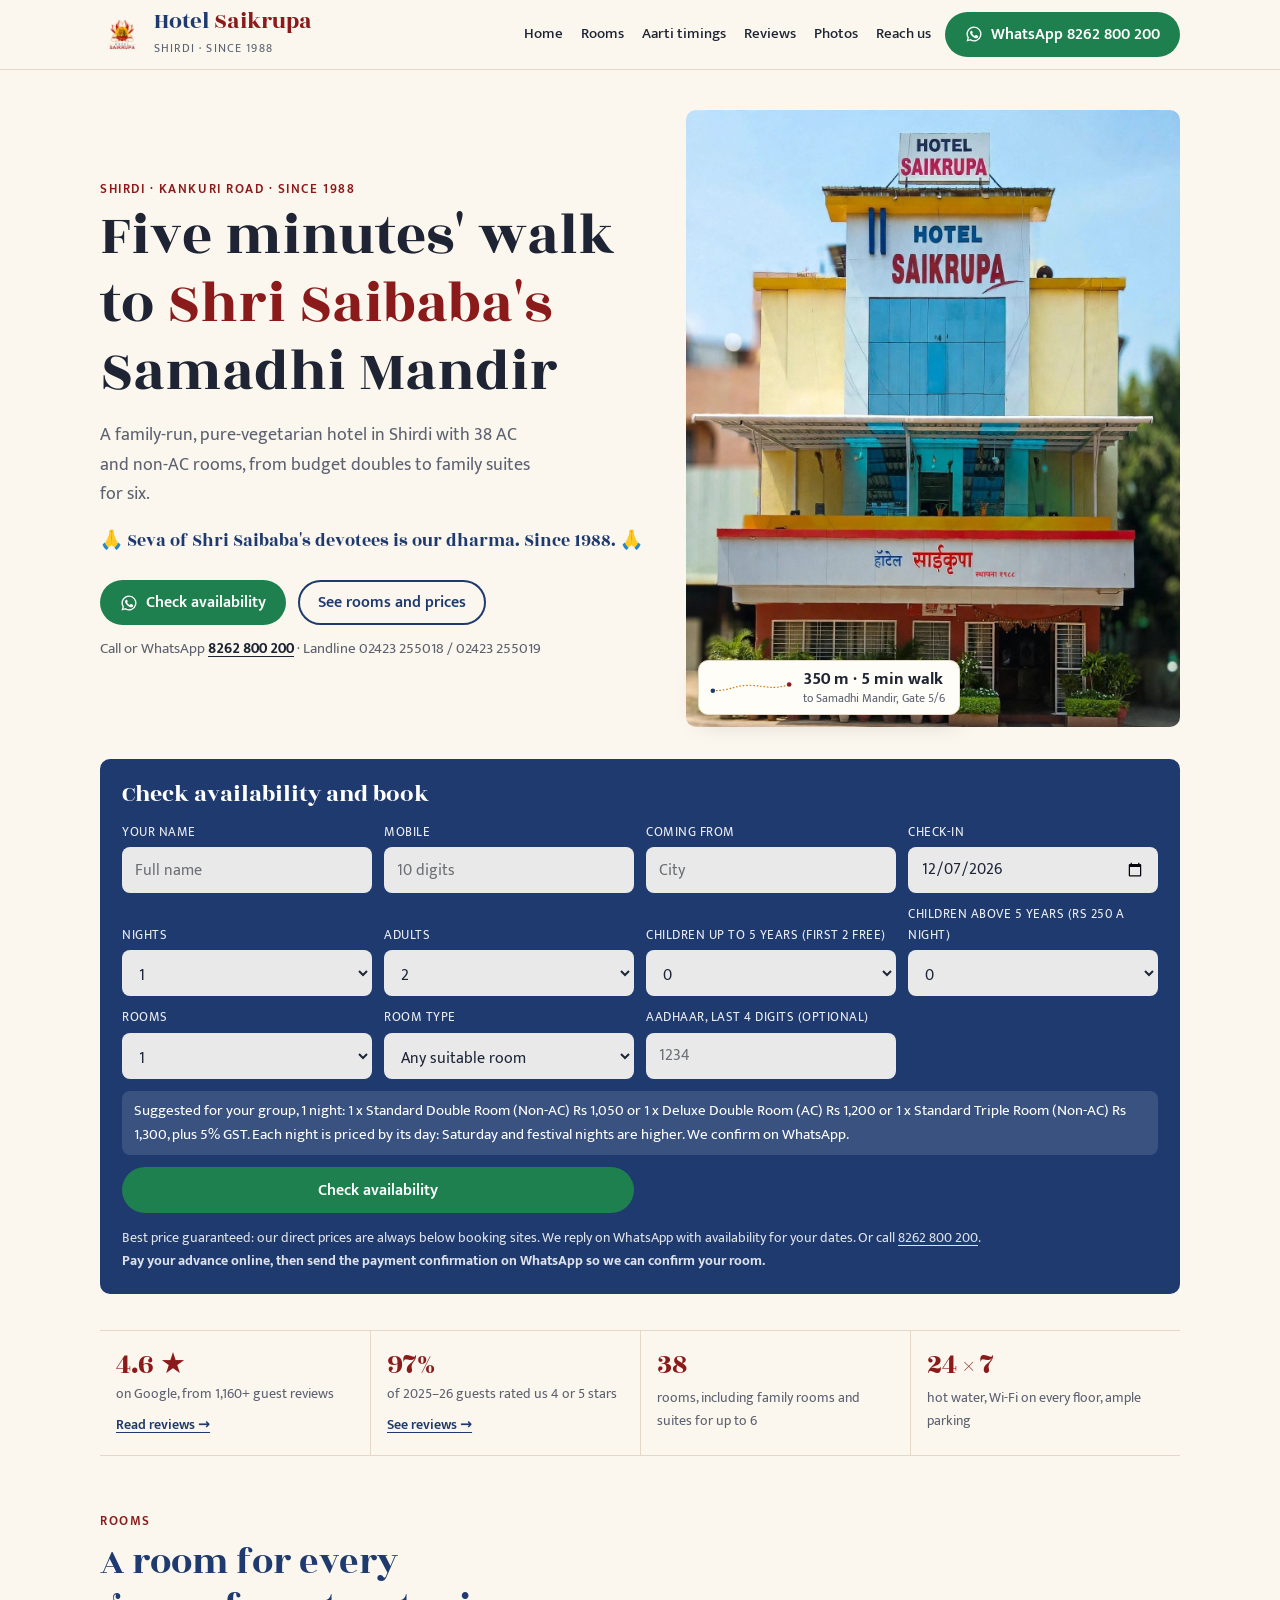
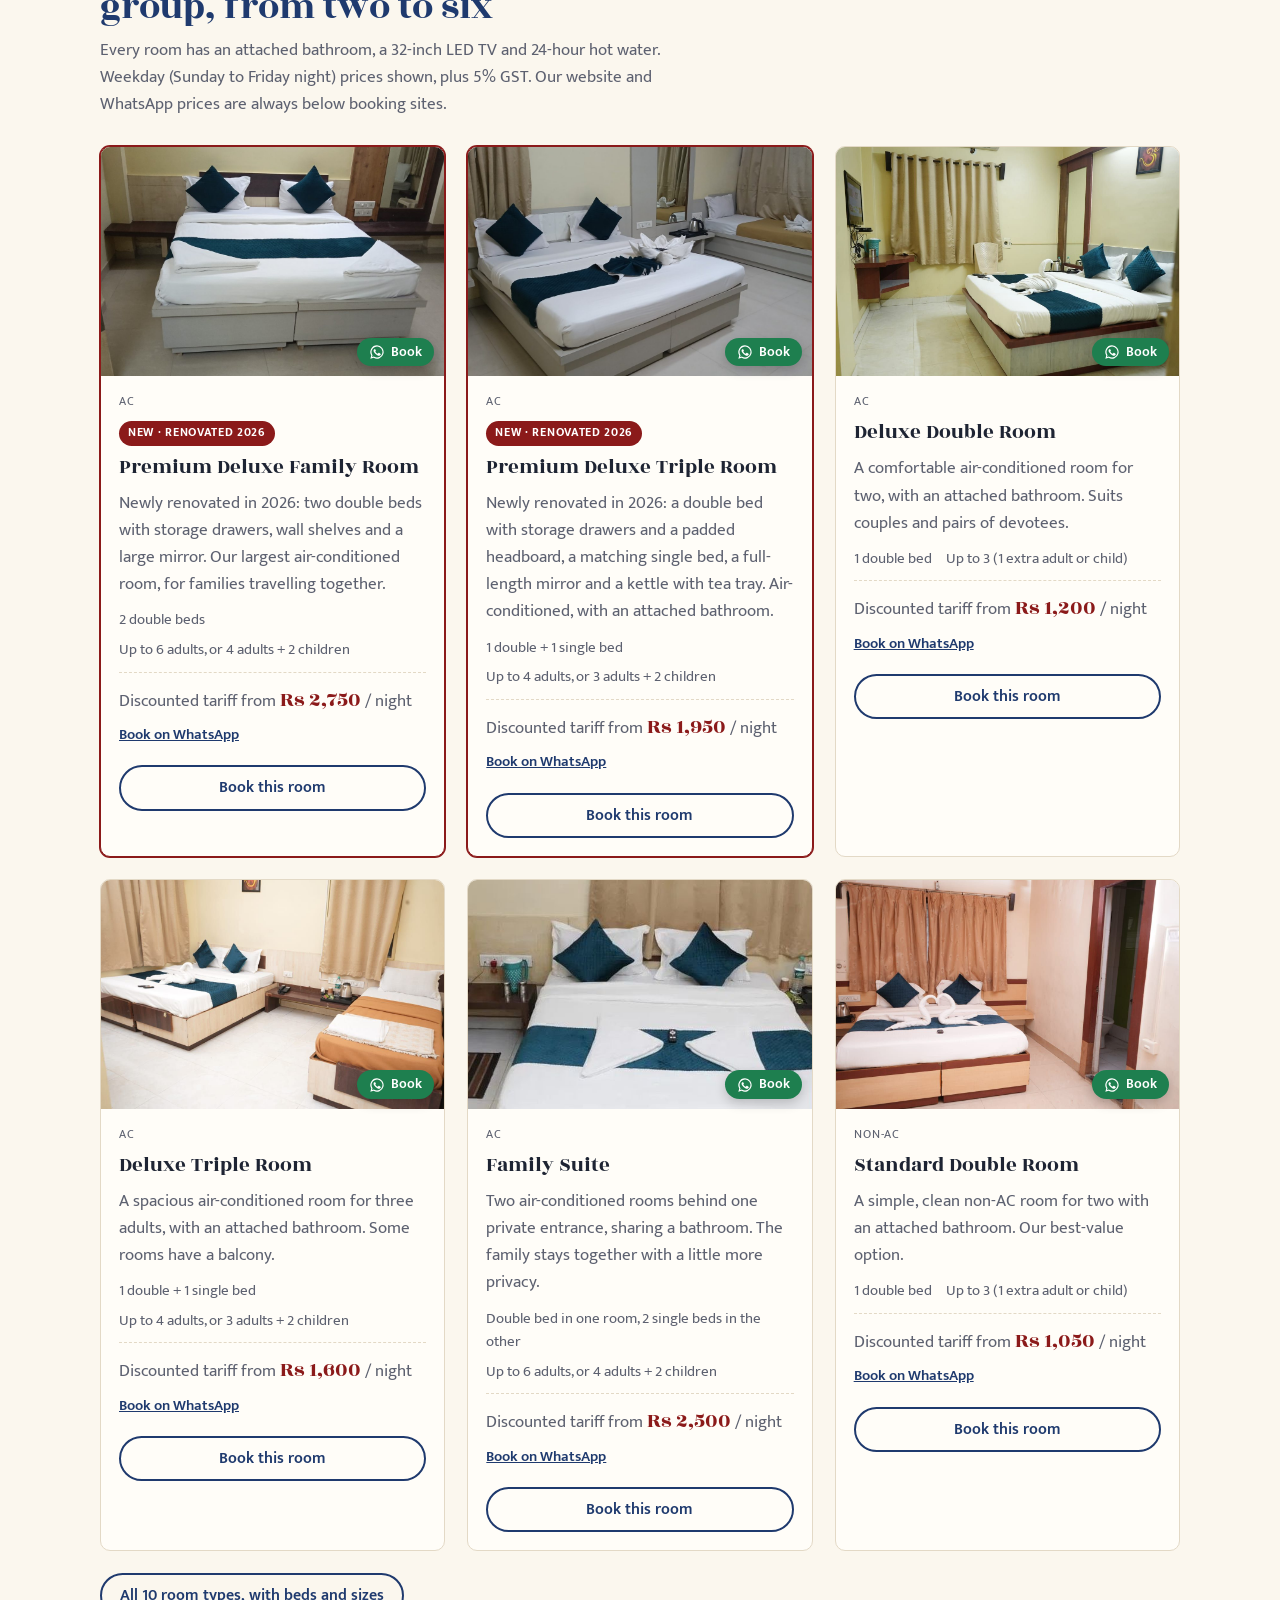
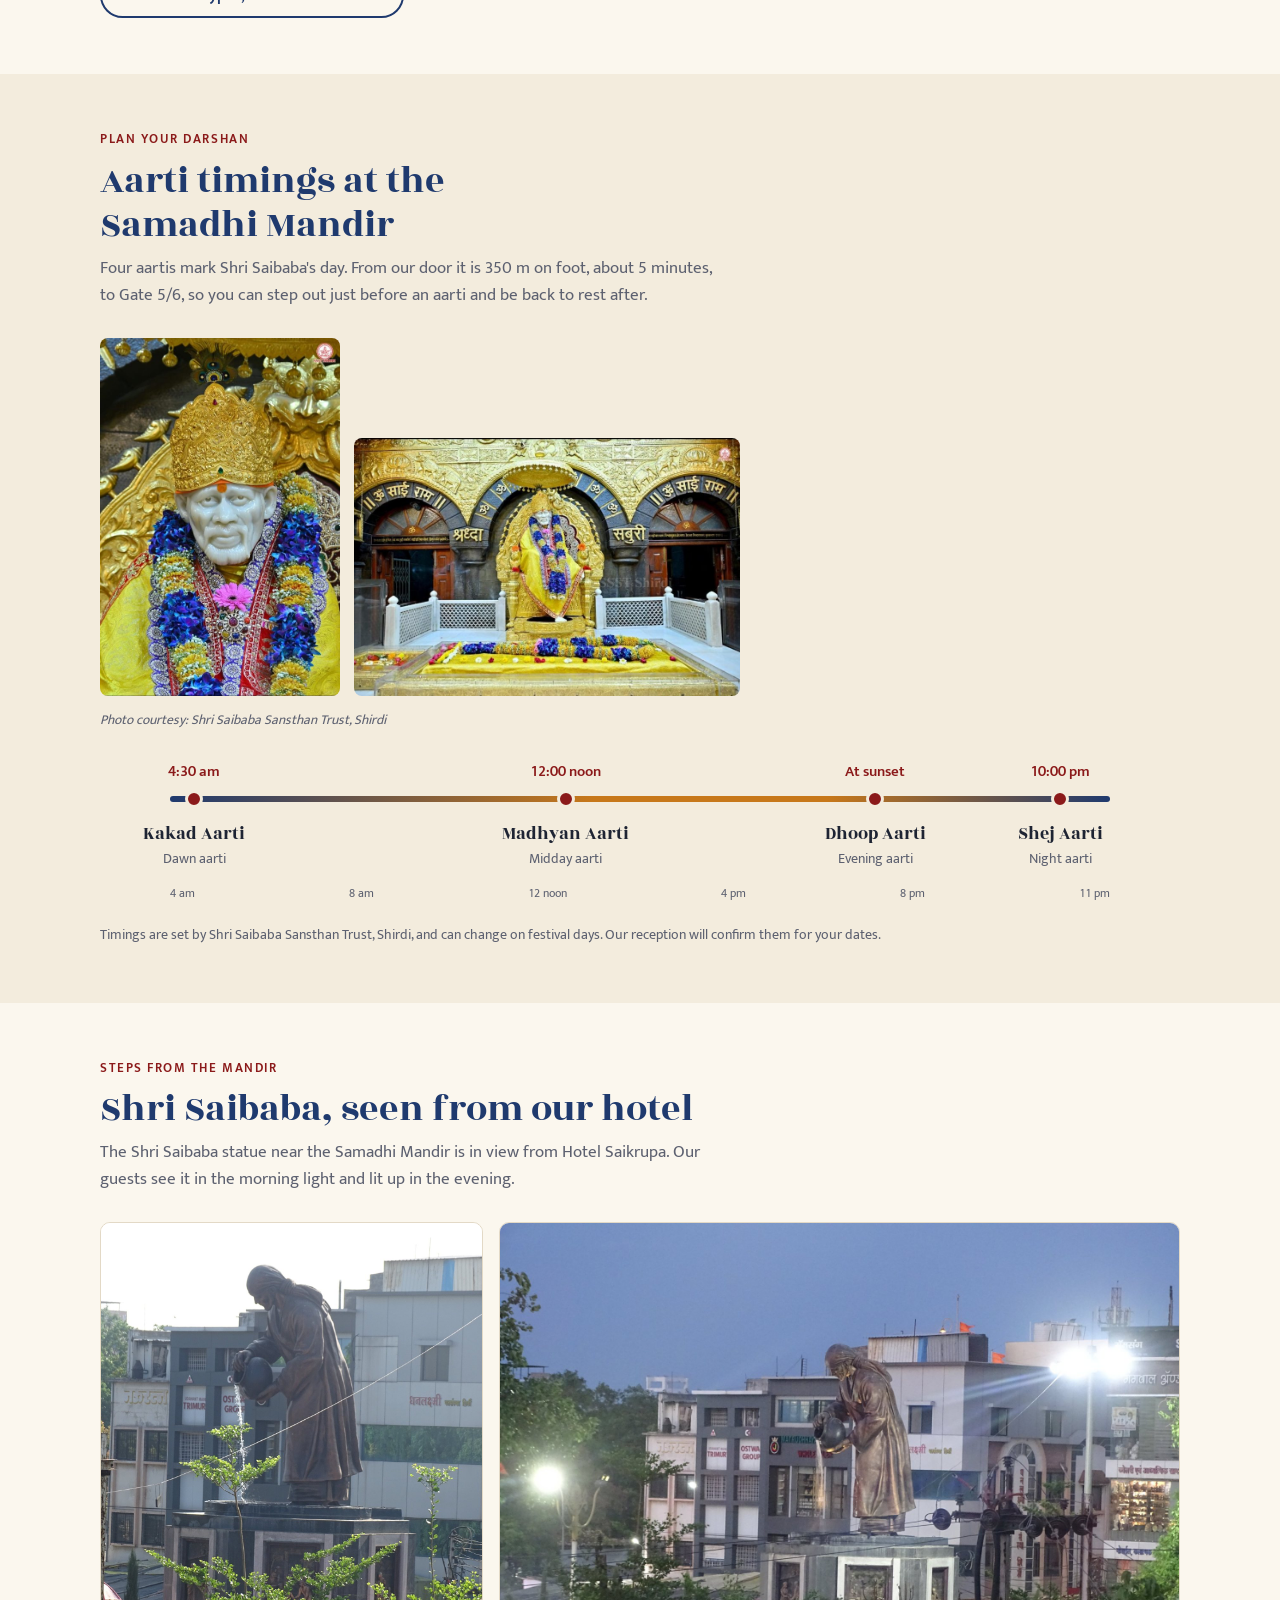
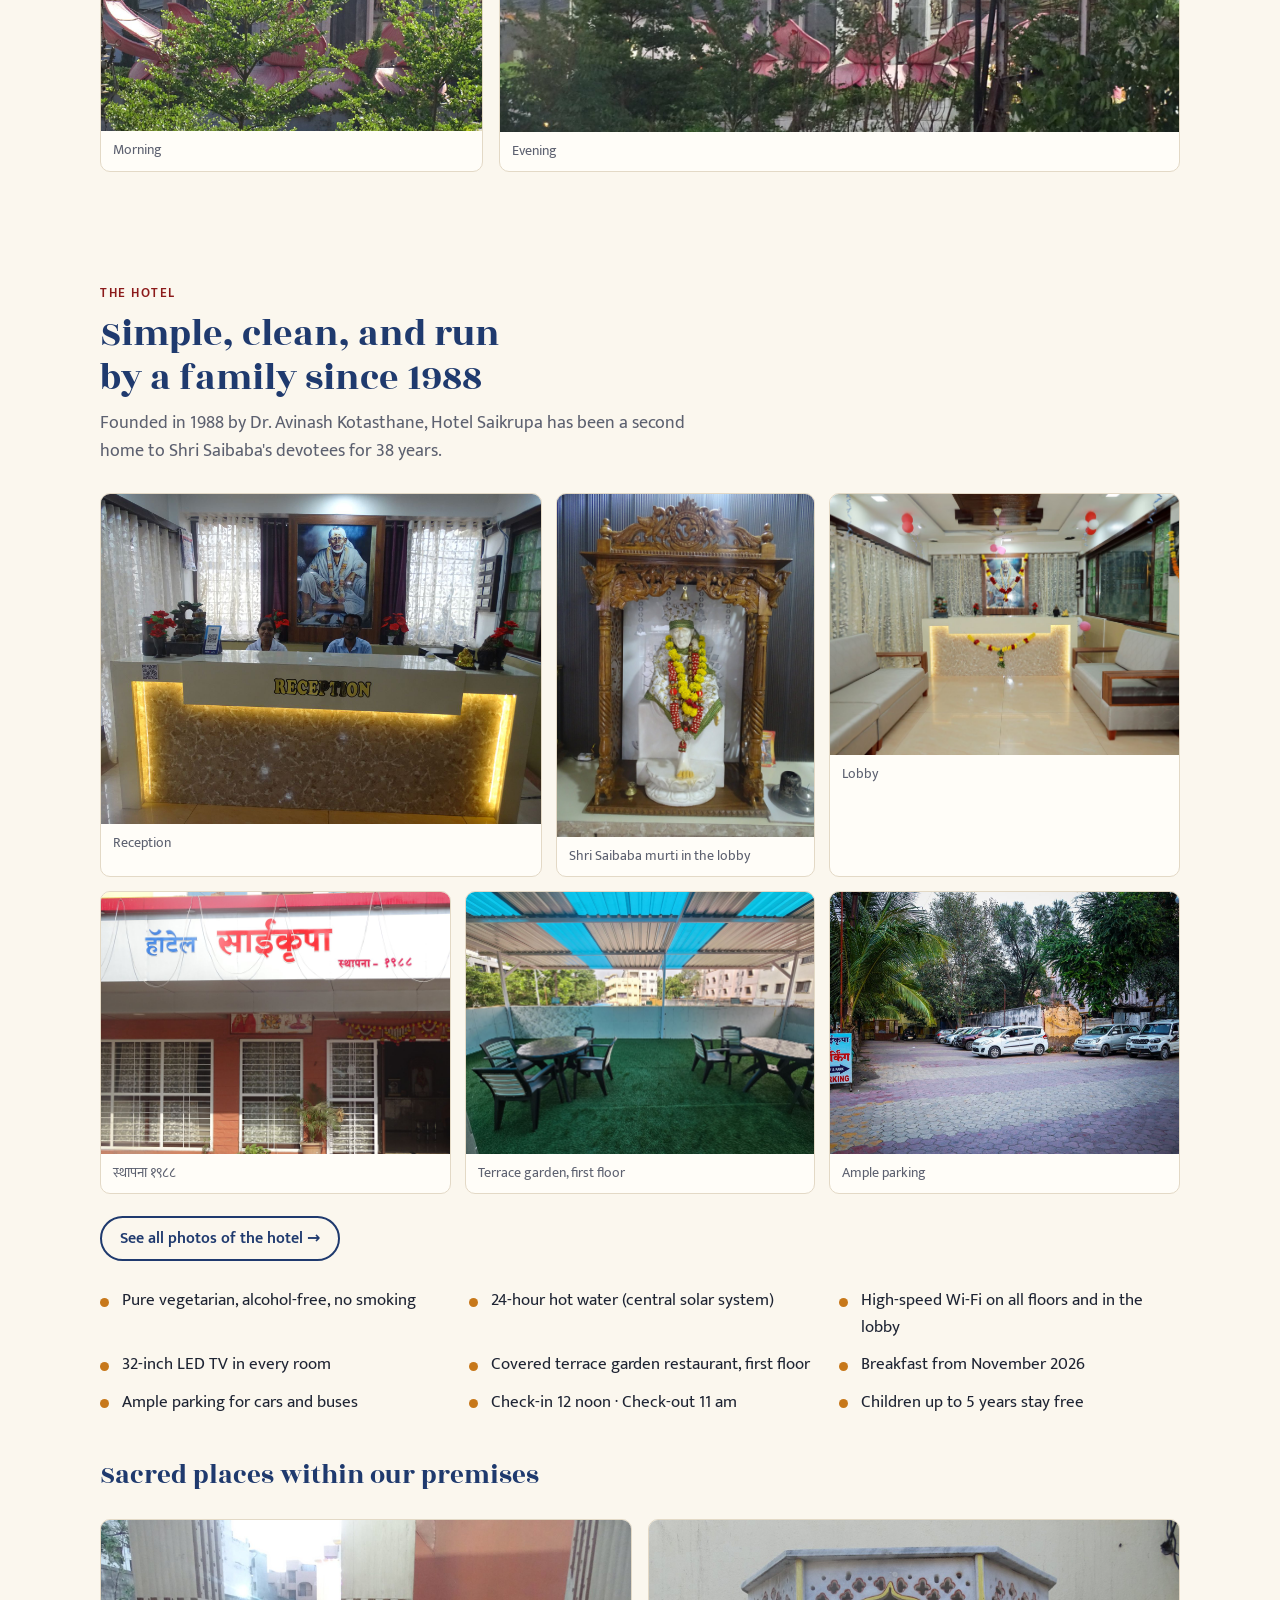
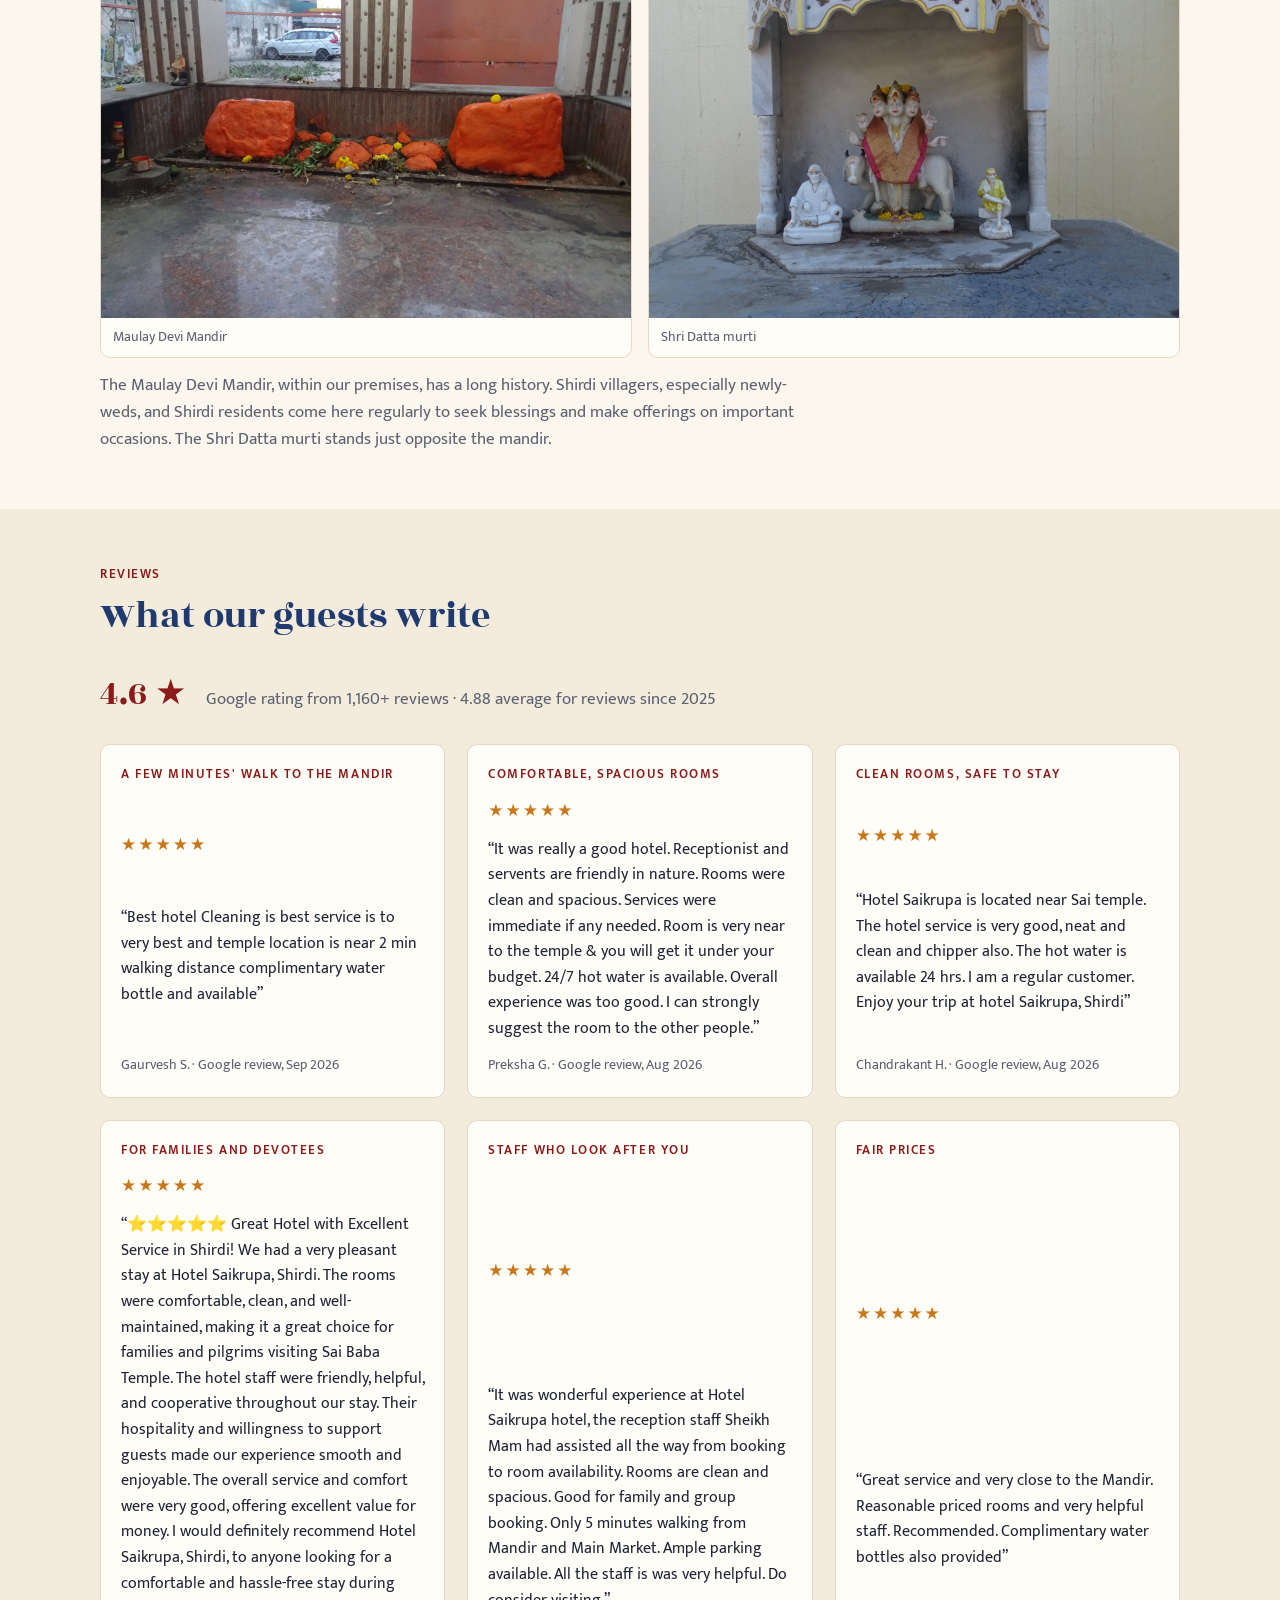
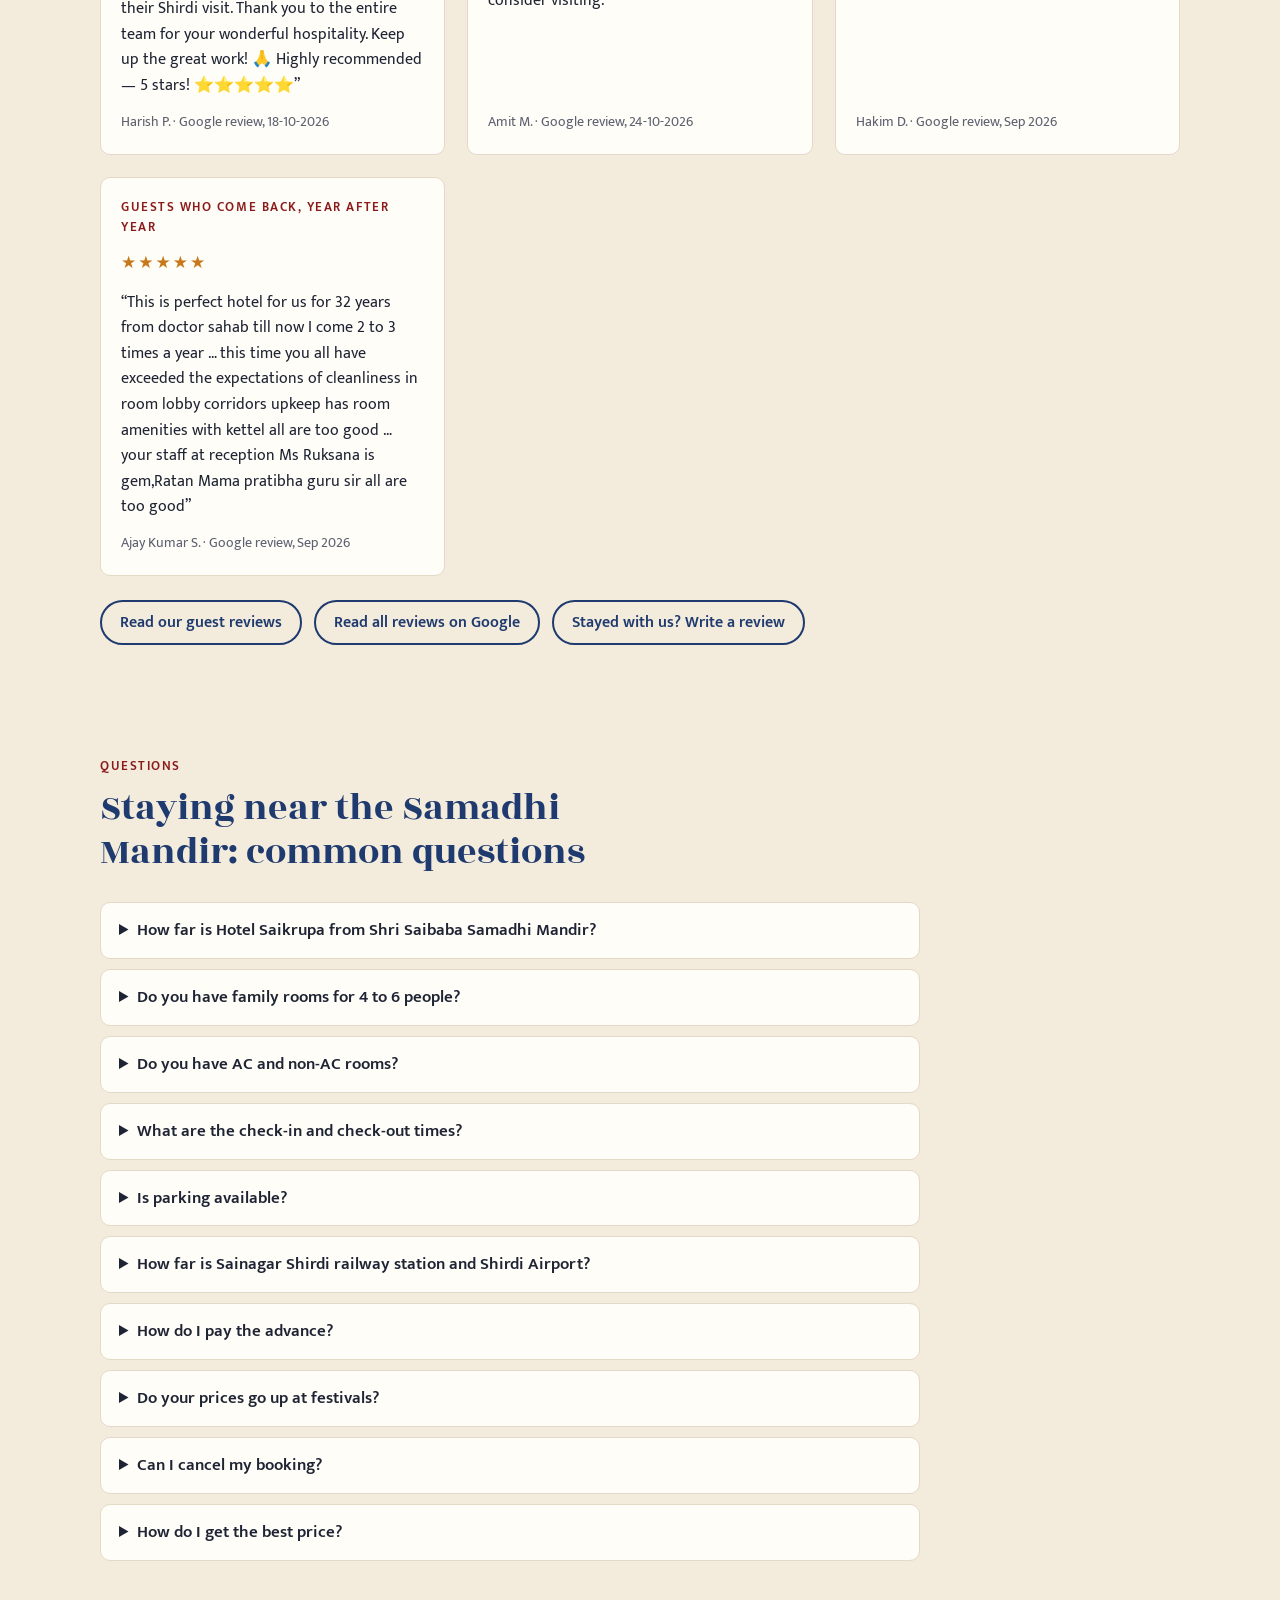
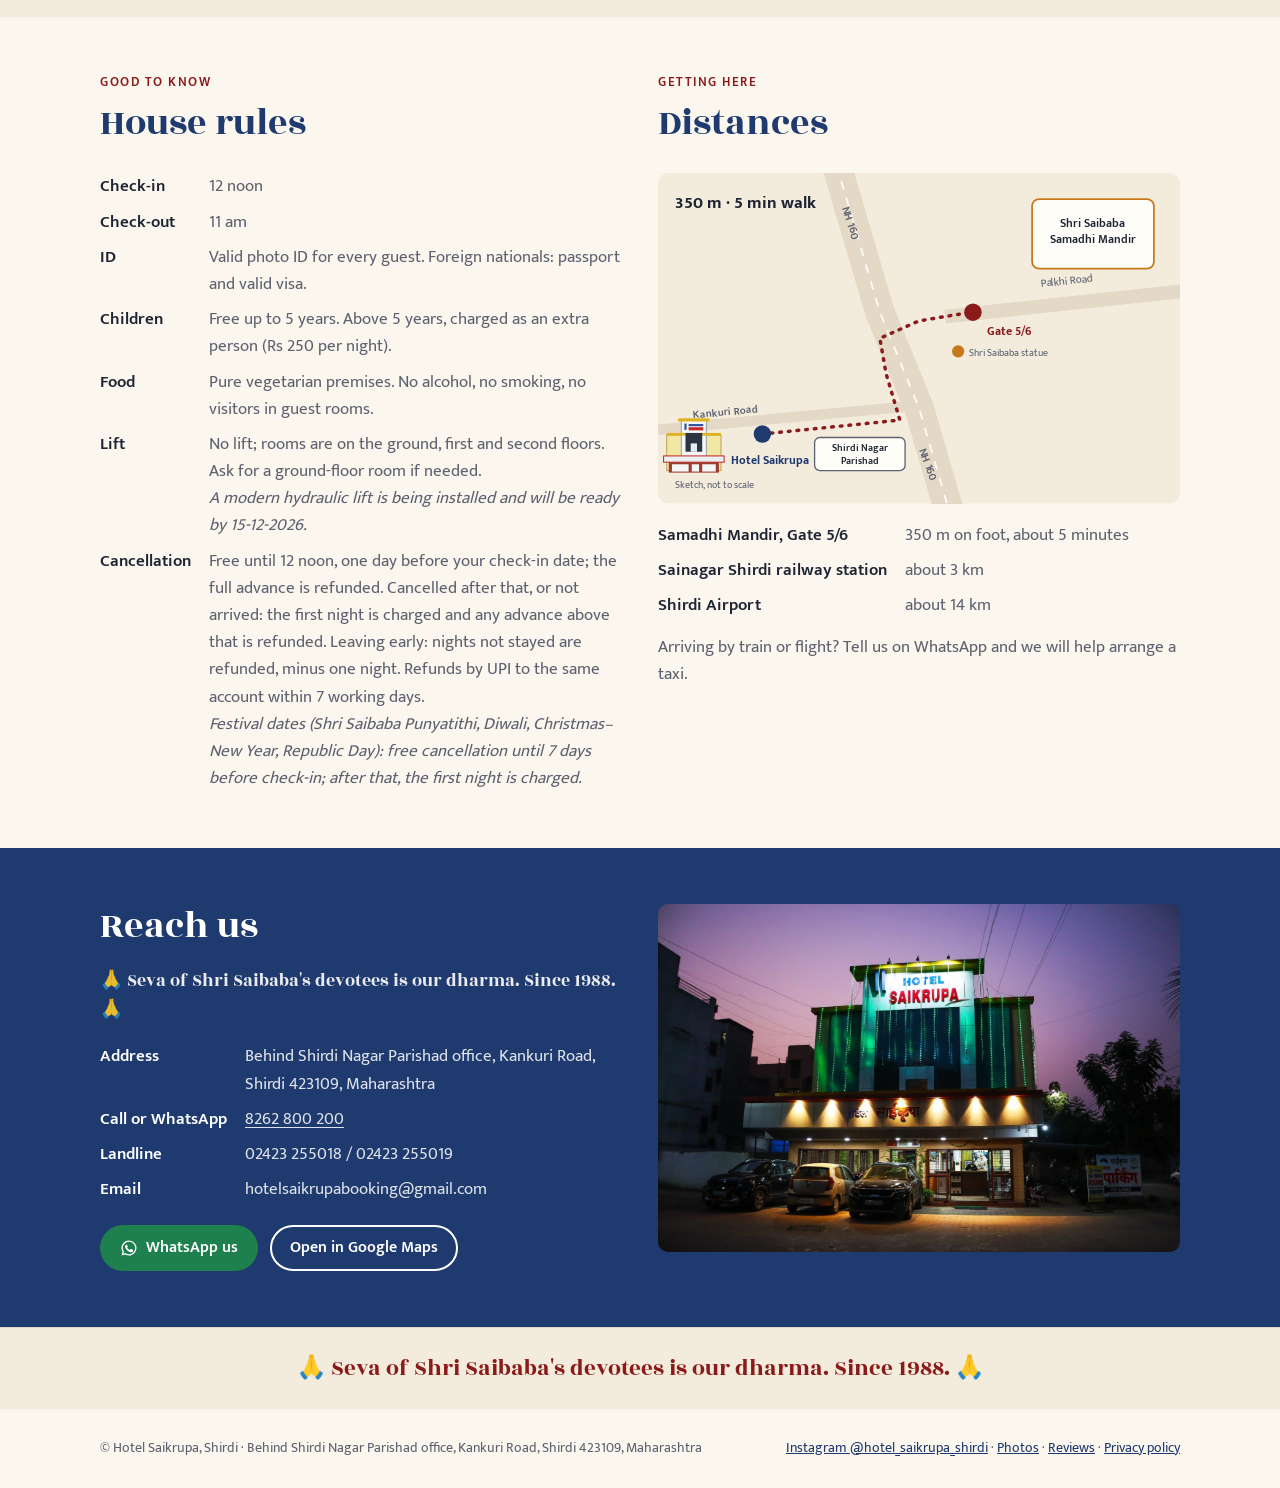
==== commit b8cd89ec: "Booking form: keep a row for a partly filled form; scroll #book below the nav Once name, mobile, cit" ====
--- a/index.html
+++ b/index.html
@@ -179,6 +179,7 @@
 .rv-chips a{padding:7px 14px;border:1px solid var(--line);border-radius:999px;background:var(--card);color:var(--ink);text-decoration:none;font-size:.92rem;font-weight:500}
 .rv-chips a:hover{border-color:var(--red);color:var(--red)}
 .rv-group{padding-block:34px 6px;scroll-margin-top:84px}
+#book{scroll-margin-top:100px}
 .rv-group .section-head{margin-bottom:18px}
 .rv-wall{display:grid;grid-template-columns:repeat(auto-fill,minmax(260px,1fr));gap:20px;align-items:start}
 .rv-wall blockquote{margin:0;padding:20px;border-radius:var(--r);background:var(--card);border:1px solid var(--line);display:grid;gap:10px}
@@ -422,6 +423,23 @@
   var wait=new Promise(function(res){setTimeout(function(){res(null)},ENQ_TIMEOUT)});
   return Promise.race([call,wait]);
 }
+// ---- partial enquiries: once name, mobile, city and check-in are filled in, the details go to the sheet (no WhatsApp, no email) ----
+var leadTimer=null, leadSent='';
+function leadCheck(){
+  var name=$('f-name').value.trim(), mob=$('f-mob').value.replace(/\s+/g,''), city=$('f-city').value.trim(), ci=$('f-in').value;
+  if(name.length<2||!/^[0-9]{10}$/.test(mob)||!city||!ci)return;
+  var key=[name,mob,city,ci,$('f-n').value,$('f-a').value,$('f-cs').value,$('f-cb').value,$('f-rn').value,$('f-r').value].join('|');
+  if(key===leadSent)return;
+  leadSent=key;
+  logEnquiry({type:'lead',name:name,mobile:mob,city:city,checkin:dmyStr(ci),nights:$('f-n').value,adults:$('f-a').value,
+    small:+$('f-cs').value,big:+$('f-cb').value,rooms:$('f-rn').value+' room(s), '+$('f-r').options[$('f-r').selectedIndex].text,
+    source:'Form started on website (not sent)'});
+}
+['f-name','f-mob','f-city','f-in','f-n','f-a','f-cs','f-cb','f-rn','f-r'].forEach(function(id){
+  var el=$(id); if(!el)return;
+  var later=function(){clearTimeout(leadTimer); leadTimer=setTimeout(leadCheck,1500)};
+  el.addEventListener('input',later); el.addEventListener('change',later);
+});
 var busyRefs={};
 // If the enquiry updated an earlier one (same mobile and check-in), the WhatsApp text says so first.
 function modificationHref(href,firstRef){
@@ -797,7 +815,7 @@
 
 Thank you to the entire team for your wonderful hospitality. Keep up the great work! 🙏
 
-Highly recommended — 5 stars! ⭐⭐⭐⭐⭐”</p><cite>Harish P. · Google review, 18-10-2026</cite></blockquote><blockquote><span class="eyebrow">Staff who look after you</span><span class="stars" aria-label="5 out of 5 stars">★★★★★</span><p>“It was wonderful experience at Hotel Saikrupa hotel, the reception staff Sheikh Mam had assisted all the way from booking to room availability. Rooms are clean and spacious. Good for family and group booking. Only 5 minutes walking from Mandir and Main Market. Ample parking available. All the staff is was very helpful. Do consider visiting.”</p><cite>Amit M. · Google review, 24-10-2026</cite></blockquote><blockquote><span class="eyebrow">Fair prices</span><span class="stars" aria-label="5 out of 5 stars">★★★★★</span><p>“Great service and very close to the Mandir. Reasonable priced rooms and very helpful staff. Recommended. Complimentary water bottles also provided”</p><cite>Hakim D. · Google review, Sep 2026</cite></blockquote><blockquote><span class="eyebrow">Guests who come back, year after year</span><span class="stars" aria-label="5 out of 5 stars">★★★★★</span><p>“This is perfect hotel for us for 32 years from doctor sahab till now I come 2 to 3 times a year … this time you all have exceeded the expectations of cleanliness in room lobby corridors upkeep has room amenities with kettel all are too good … your staff at reception Ms Ruksana is gem,Ratan Mama pratibha guru sir all are too good”</p><cite>Ajay Kumar S. · Google review, Sep 2026</cite></blockquote><blockquote><span class="eyebrow">MakeMyTrip</span><span class="stars" aria-label="5 out of 5 stars">★★★★★</span><p>“I have been coming to Shirdi for more than 25 years, and I can genuinely say this has been my best hotel stay here. In my previous visits, I have seen some issue like cleanliness, hot water, bedbugs, or the attitude of the staff. This time, it was a completely different experience. The room was clean, and the service was outstanding. Every single person we interacted with was polite and helpful. Many times they came to us on their own just to ask if we needed anything, instead of waiting for us to call them. That small gesture was very good. It&#x27;s rare to find such a hotel in Shirdi. Thank you for making our Shirdi trip so pleasant.”</p><cite>Shailaja P. · MakeMyTrip review, Aug 2026</cite></blockquote><blockquote><span class="eyebrow">Goibibo</span><span class="stars" aria-label="5 out of 5 stars">★★★★★</span><p>“excellent staff behavior and response”</p><cite>Sandeep R. · Goibibo review, Aug 2025</cite></blockquote></div>
+Highly recommended — 5 stars! ⭐⭐⭐⭐⭐”</p><cite>Harish P. · Google review, 18-10-2026</cite></blockquote><blockquote><span class="eyebrow">Staff who look after you</span><span class="stars" aria-label="5 out of 5 stars">★★★★★</span><p>“It was wonderful experience at Hotel Saikrupa hotel, the reception staff Sheikh Mam had assisted all the way from booking to room availability. Rooms are clean and spacious. Good for family and group booking. Only 5 minutes walking from Mandir and Main Market. Ample parking available. All the staff is was very helpful. Do consider visiting.”</p><cite>Amit M. · Google review, 24-10-2026</cite></blockquote><blockquote><span class="eyebrow">Fair prices</span><span class="stars" aria-label="5 out of 5 stars">★★★★★</span><p>“Great service and very close to the Mandir. Reasonable priced rooms and very helpful staff. Recommended. Complimentary water bottles also provided”</p><cite>Hakim D. · Google review, Sep 2026</cite></blockquote><blockquote><span class="eyebrow">Guests who come back, year after year</span><span class="stars" aria-label="5 out of 5 stars">★★★★★</span><p>“This is perfect hotel for us for 32 years from doctor sahab till now I come 2 to 3 times a year … this time you all have exceeded the expectations of cleanliness in room lobby corridors upkeep has room amenities with kettel all are too good … your staff at reception Ms Ruksana is gem,Ratan Mama pratibha guru sir all are too good”</p><cite>Ajay Kumar S. · Google review, Sep 2026</cite></blockquote></div>
 <div class="rv-cta"><a class="btn btn-line" href="reviews.html">Read our guest reviews</a><a class="btn btn-line" href="https://maps.app.goo.gl/98SHnhePbwJummed7" target="_blank" rel="noopener">Read all reviews on Google</a><a class="btn btn-line" href="https://g.page/r/CdEE9DBaz4zaEBM/review" target="_blank" rel="noopener">Stayed with us? Write a review</a></div>
 </div></section>
 
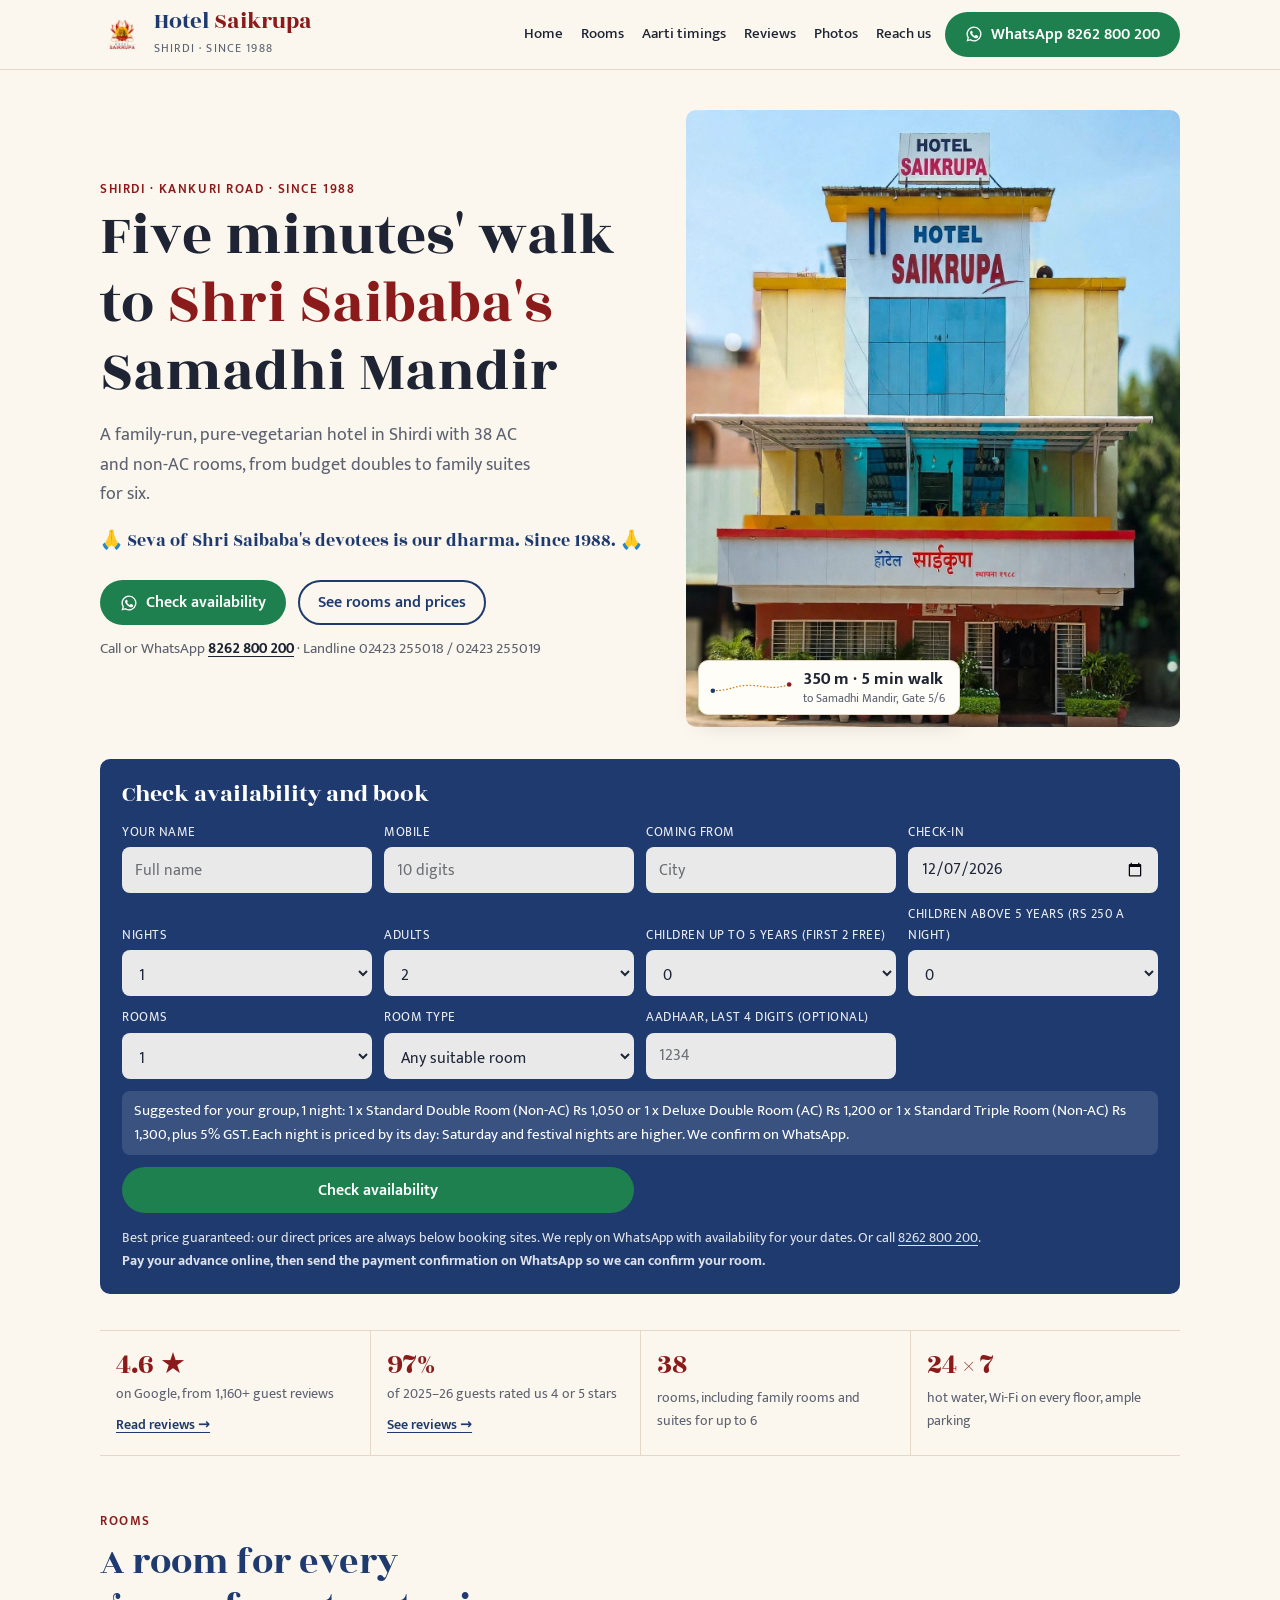
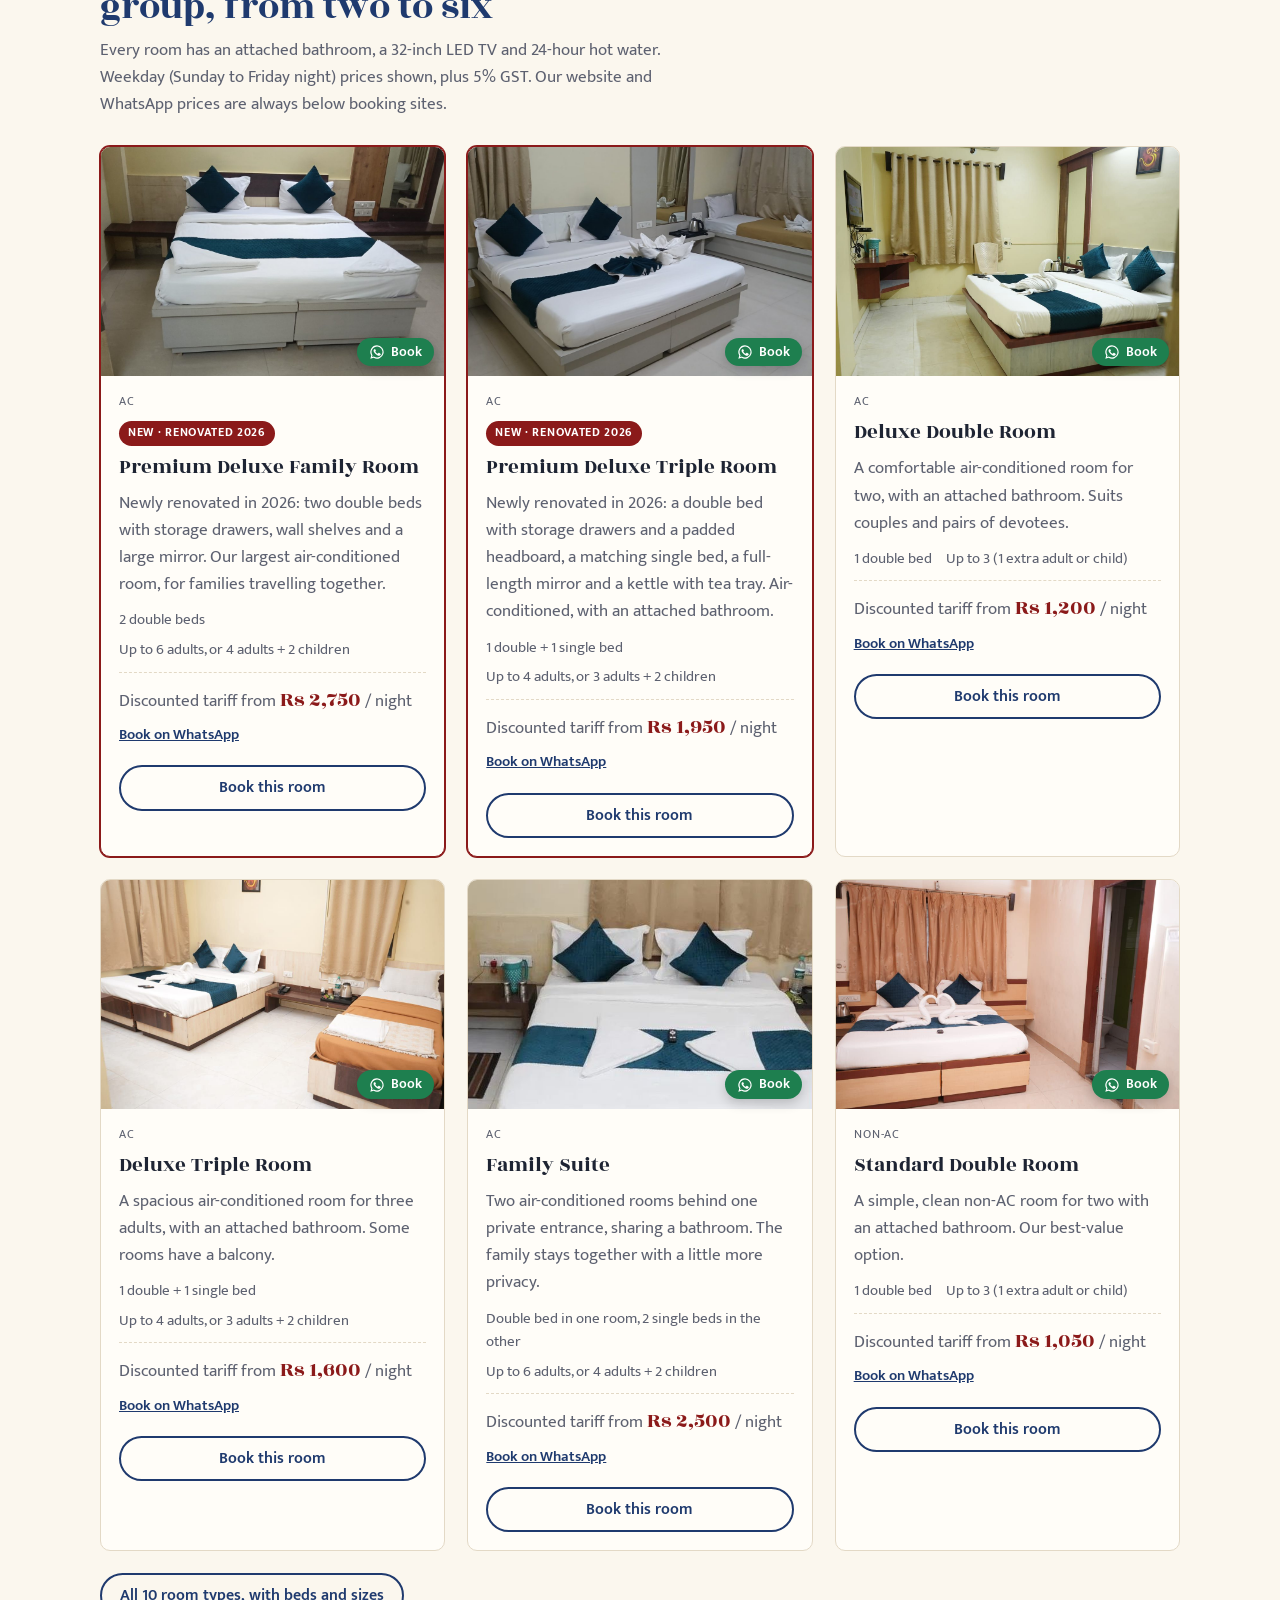
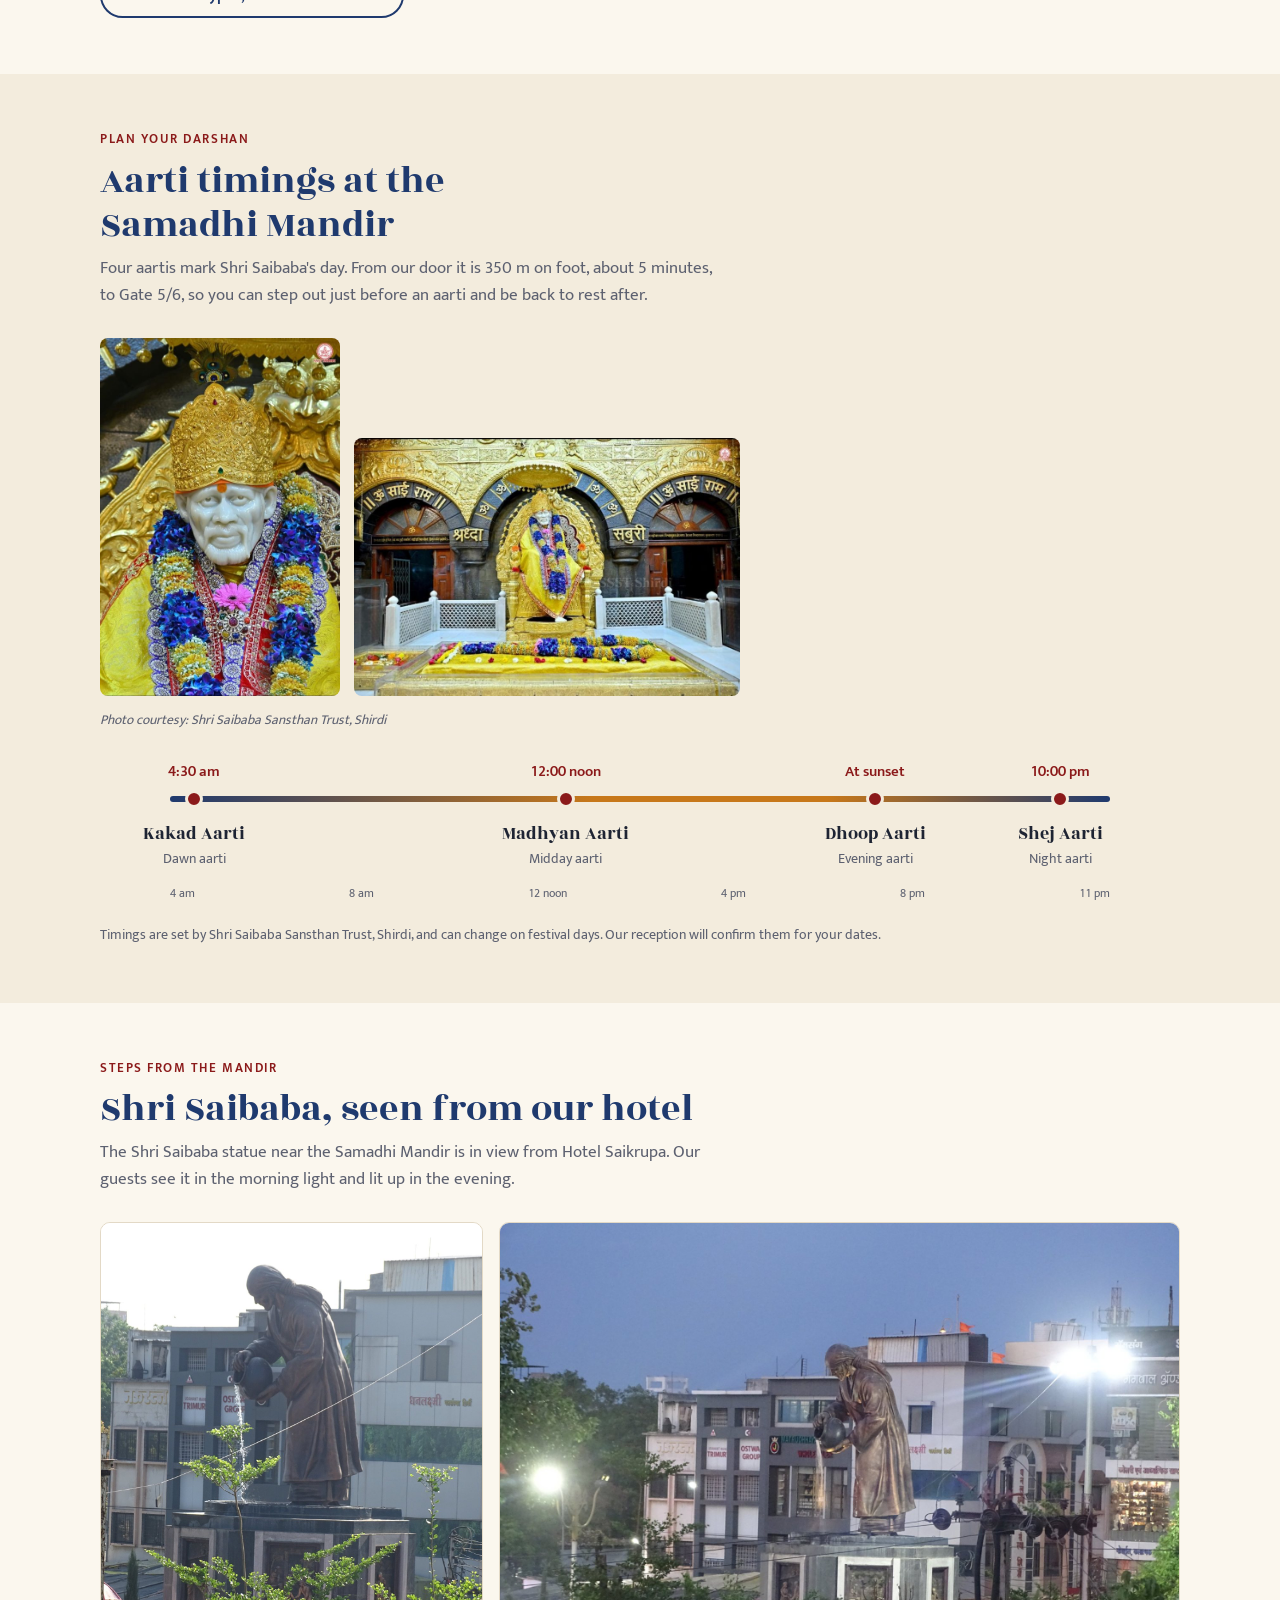
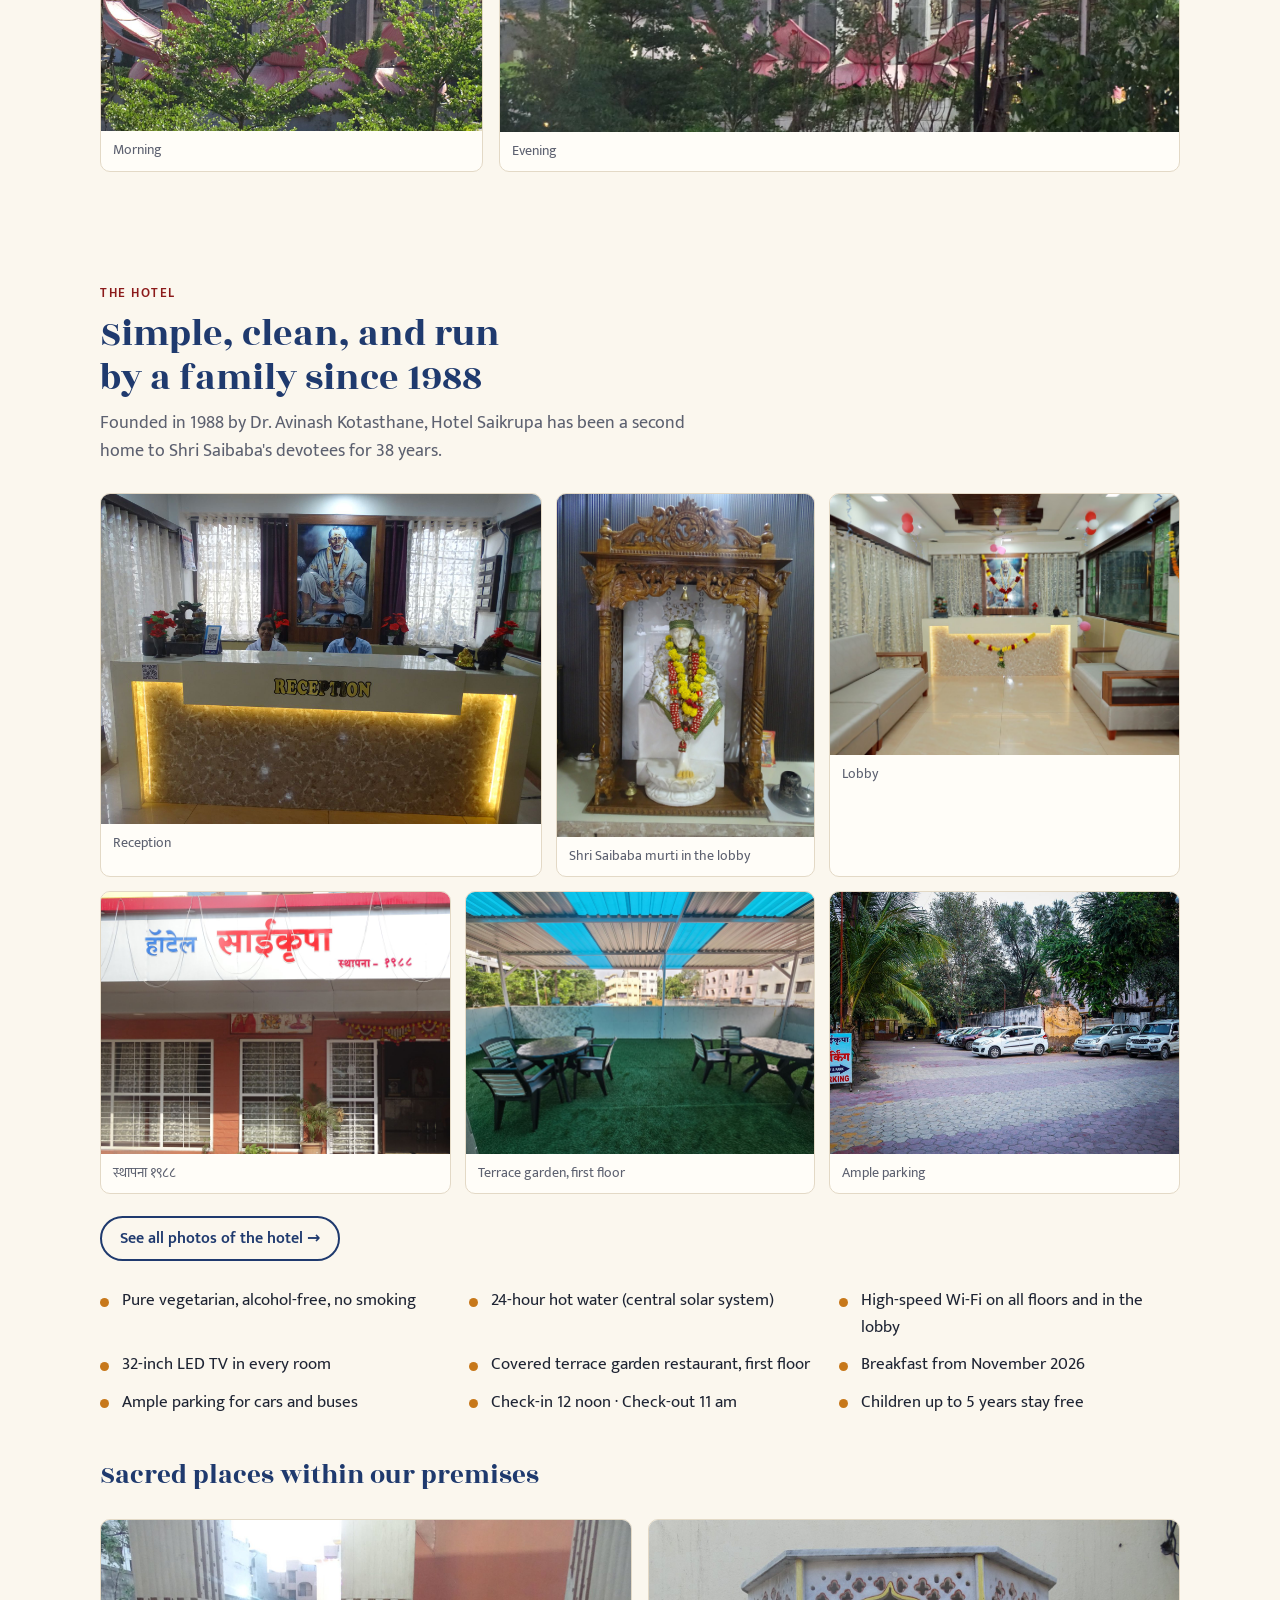
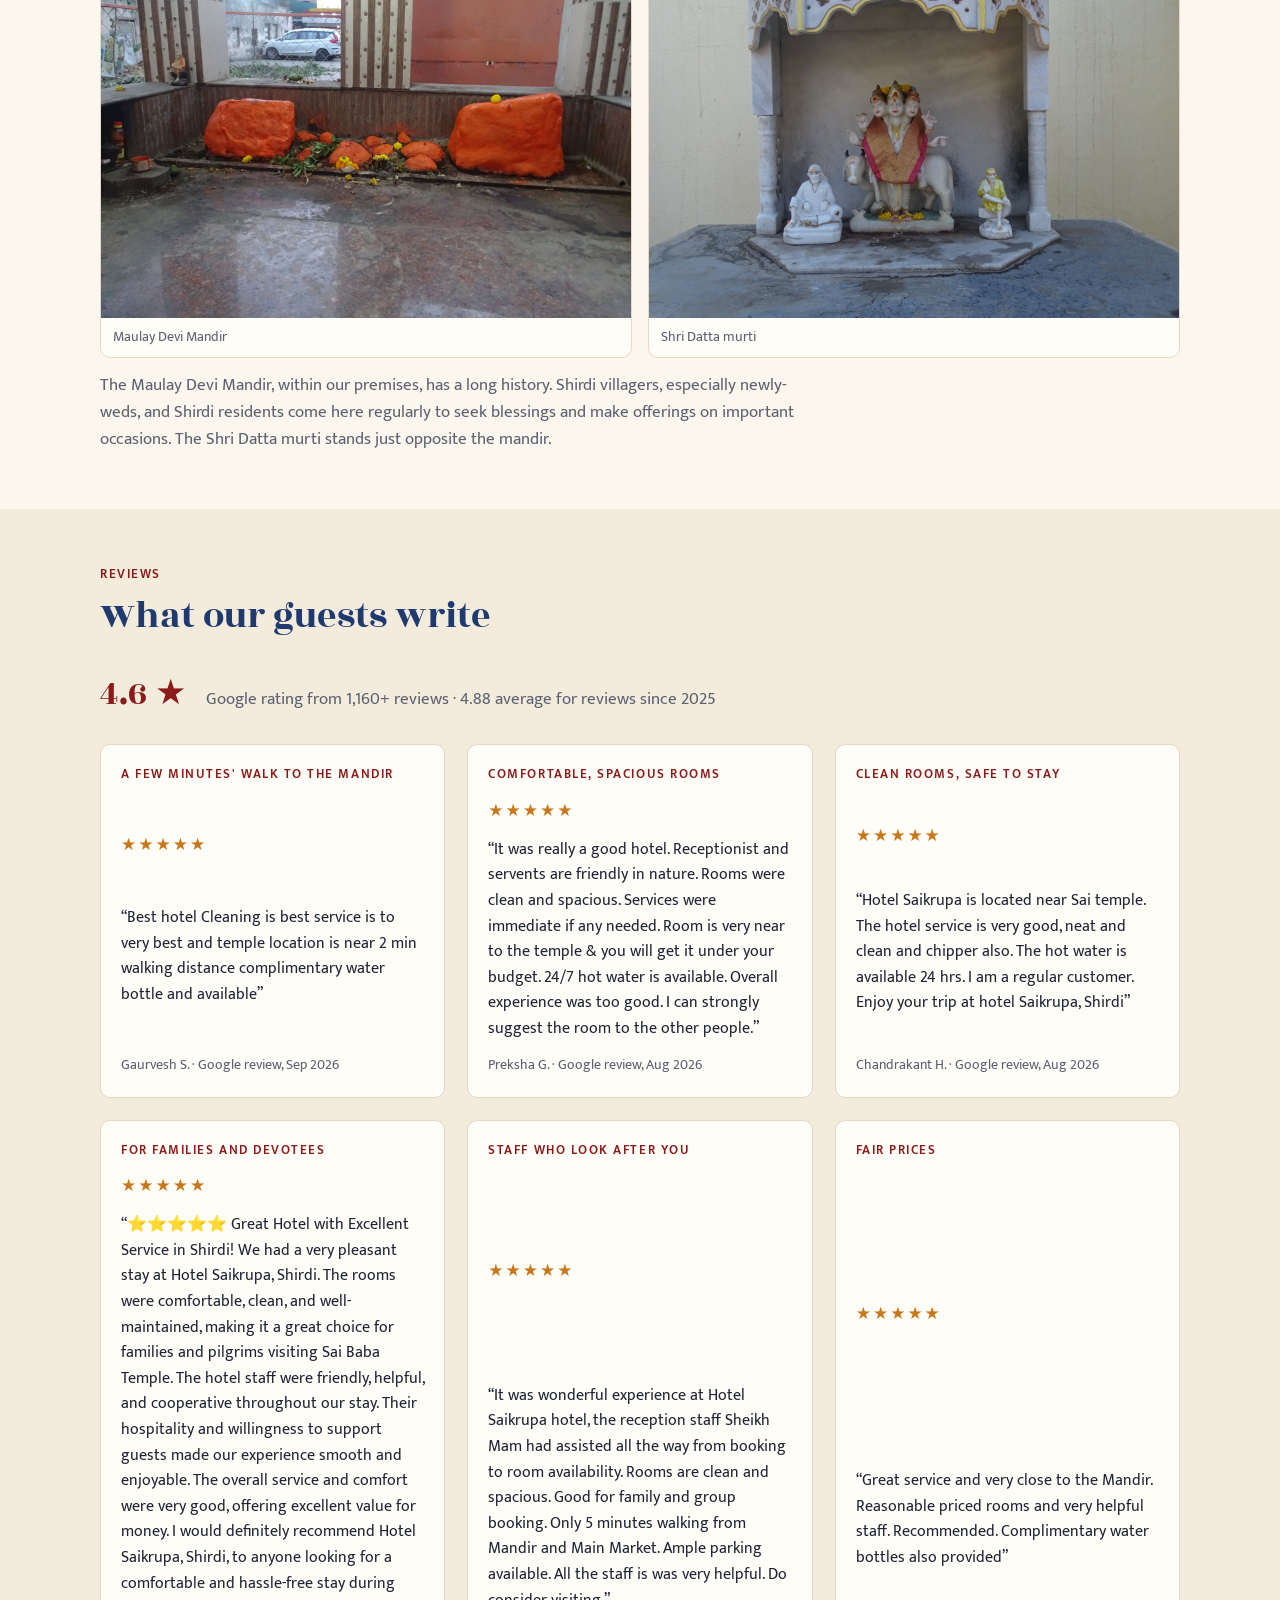
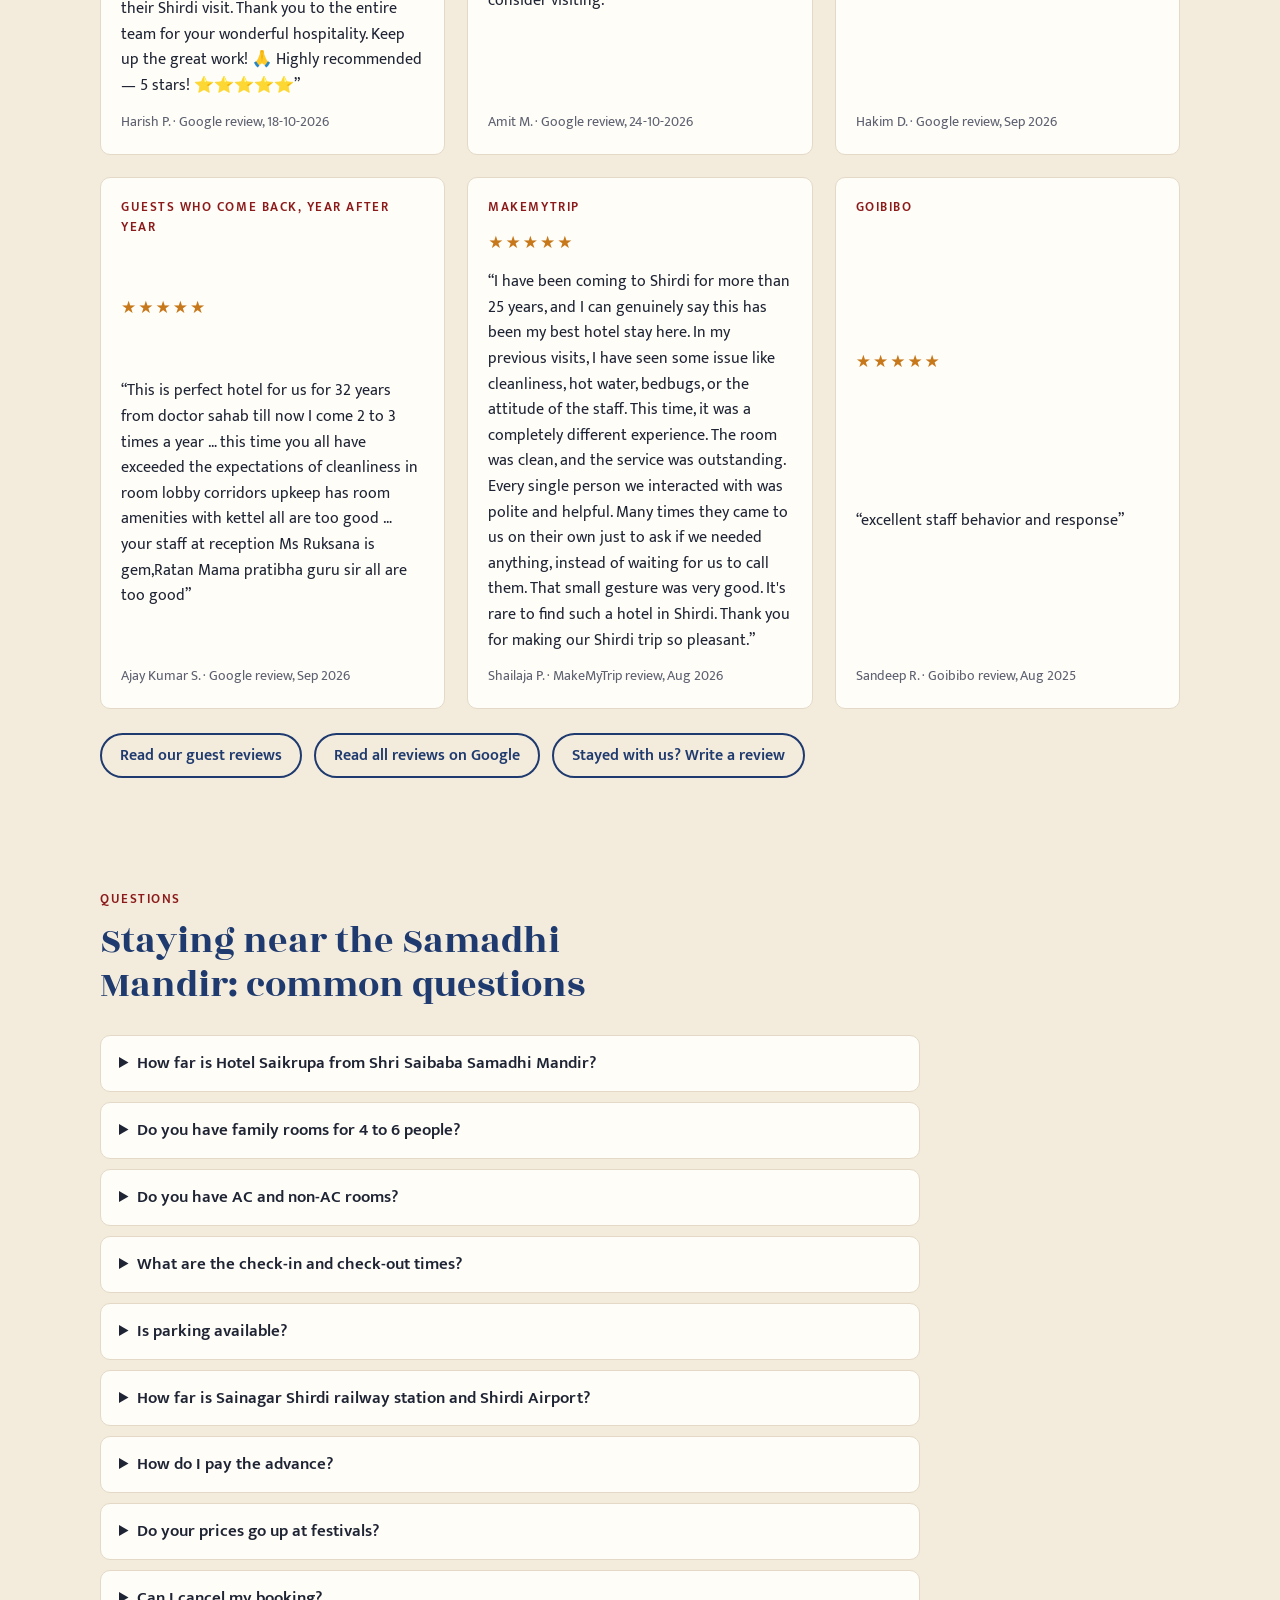
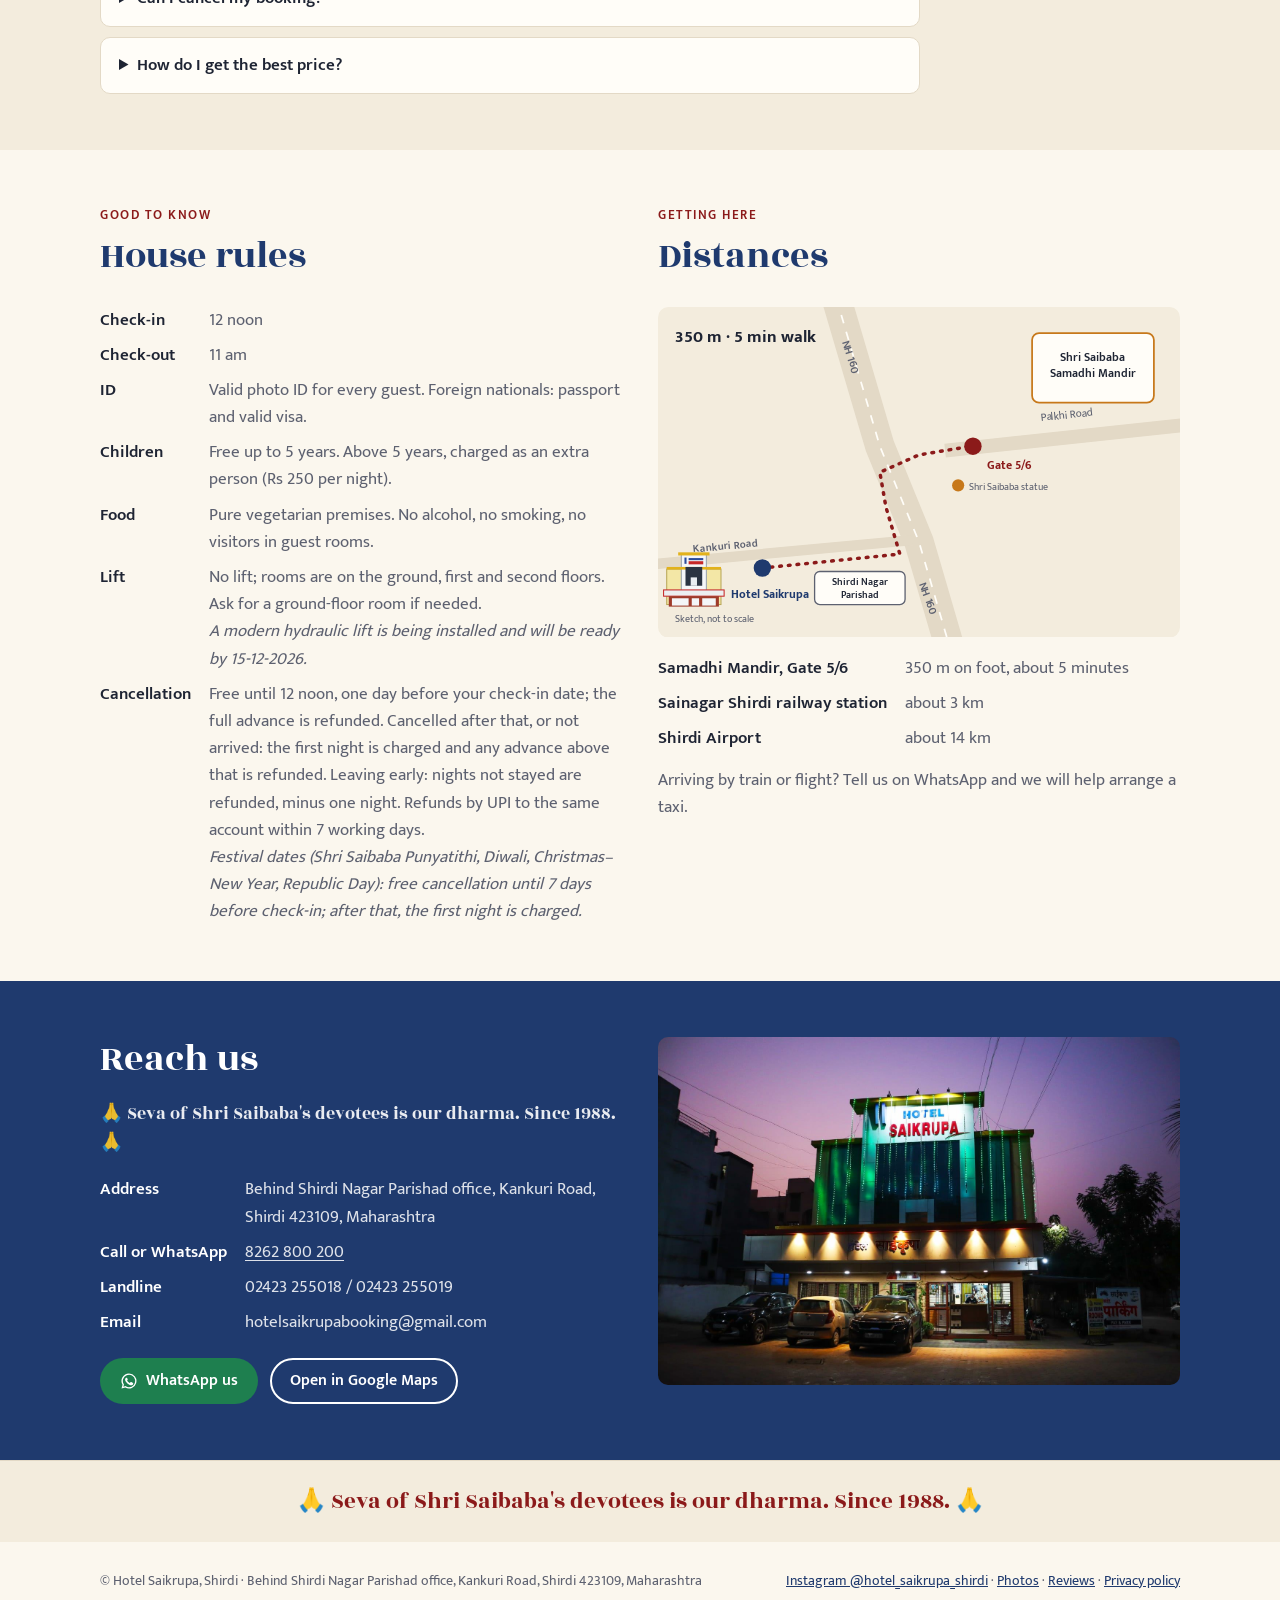
==== commit 1c4ce55f: "Merge pull request #50 from kotasthaneanand/form-enquiry-capture Booking form: keep partly filled en" ====
--- a/index.html
+++ b/index.html
@@ -815,7 +815,7 @@
 
 Thank you to the entire team for your wonderful hospitality. Keep up the great work! 🙏
 
-Highly recommended — 5 stars! ⭐⭐⭐⭐⭐”</p><cite>Harish P. · Google review, 18-10-2026</cite></blockquote><blockquote><span class="eyebrow">Staff who look after you</span><span class="stars" aria-label="5 out of 5 stars">★★★★★</span><p>“It was wonderful experience at Hotel Saikrupa hotel, the reception staff Sheikh Mam had assisted all the way from booking to room availability. Rooms are clean and spacious. Good for family and group booking. Only 5 minutes walking from Mandir and Main Market. Ample parking available. All the staff is was very helpful. Do consider visiting.”</p><cite>Amit M. · Google review, 24-10-2026</cite></blockquote><blockquote><span class="eyebrow">Fair prices</span><span class="stars" aria-label="5 out of 5 stars">★★★★★</span><p>“Great service and very close to the Mandir. Reasonable priced rooms and very helpful staff. Recommended. Complimentary water bottles also provided”</p><cite>Hakim D. · Google review, Sep 2026</cite></blockquote><blockquote><span class="eyebrow">Guests who come back, year after year</span><span class="stars" aria-label="5 out of 5 stars">★★★★★</span><p>“This is perfect hotel for us for 32 years from doctor sahab till now I come 2 to 3 times a year … this time you all have exceeded the expectations of cleanliness in room lobby corridors upkeep has room amenities with kettel all are too good … your staff at reception Ms Ruksana is gem,Ratan Mama pratibha guru sir all are too good”</p><cite>Ajay Kumar S. · Google review, Sep 2026</cite></blockquote></div>
+Highly recommended — 5 stars! ⭐⭐⭐⭐⭐”</p><cite>Harish P. · Google review, 18-10-2026</cite></blockquote><blockquote><span class="eyebrow">Staff who look after you</span><span class="stars" aria-label="5 out of 5 stars">★★★★★</span><p>“It was wonderful experience at Hotel Saikrupa hotel, the reception staff Sheikh Mam had assisted all the way from booking to room availability. Rooms are clean and spacious. Good for family and group booking. Only 5 minutes walking from Mandir and Main Market. Ample parking available. All the staff is was very helpful. Do consider visiting.”</p><cite>Amit M. · Google review, 24-10-2026</cite></blockquote><blockquote><span class="eyebrow">Fair prices</span><span class="stars" aria-label="5 out of 5 stars">★★★★★</span><p>“Great service and very close to the Mandir. Reasonable priced rooms and very helpful staff. Recommended. Complimentary water bottles also provided”</p><cite>Hakim D. · Google review, Sep 2026</cite></blockquote><blockquote><span class="eyebrow">Guests who come back, year after year</span><span class="stars" aria-label="5 out of 5 stars">★★★★★</span><p>“This is perfect hotel for us for 32 years from doctor sahab till now I come 2 to 3 times a year … this time you all have exceeded the expectations of cleanliness in room lobby corridors upkeep has room amenities with kettel all are too good … your staff at reception Ms Ruksana is gem,Ratan Mama pratibha guru sir all are too good”</p><cite>Ajay Kumar S. · Google review, Sep 2026</cite></blockquote><blockquote><span class="eyebrow">MakeMyTrip</span><span class="stars" aria-label="5 out of 5 stars">★★★★★</span><p>“I have been coming to Shirdi for more than 25 years, and I can genuinely say this has been my best hotel stay here. In my previous visits, I have seen some issue like cleanliness, hot water, bedbugs, or the attitude of the staff. This time, it was a completely different experience. The room was clean, and the service was outstanding. Every single person we interacted with was polite and helpful. Many times they came to us on their own just to ask if we needed anything, instead of waiting for us to call them. That small gesture was very good. It&#x27;s rare to find such a hotel in Shirdi. Thank you for making our Shirdi trip so pleasant.”</p><cite>Shailaja P. · MakeMyTrip review, Aug 2026</cite></blockquote><blockquote><span class="eyebrow">Goibibo</span><span class="stars" aria-label="5 out of 5 stars">★★★★★</span><p>“excellent staff behavior and response”</p><cite>Sandeep R. · Goibibo review, Aug 2025</cite></blockquote></div>
 <div class="rv-cta"><a class="btn btn-line" href="reviews.html">Read our guest reviews</a><a class="btn btn-line" href="https://maps.app.goo.gl/98SHnhePbwJummed7" target="_blank" rel="noopener">Read all reviews on Google</a><a class="btn btn-line" href="https://g.page/r/CdEE9DBaz4zaEBM/review" target="_blank" rel="noopener">Stayed with us? Write a review</a></div>
 </div></section>
 
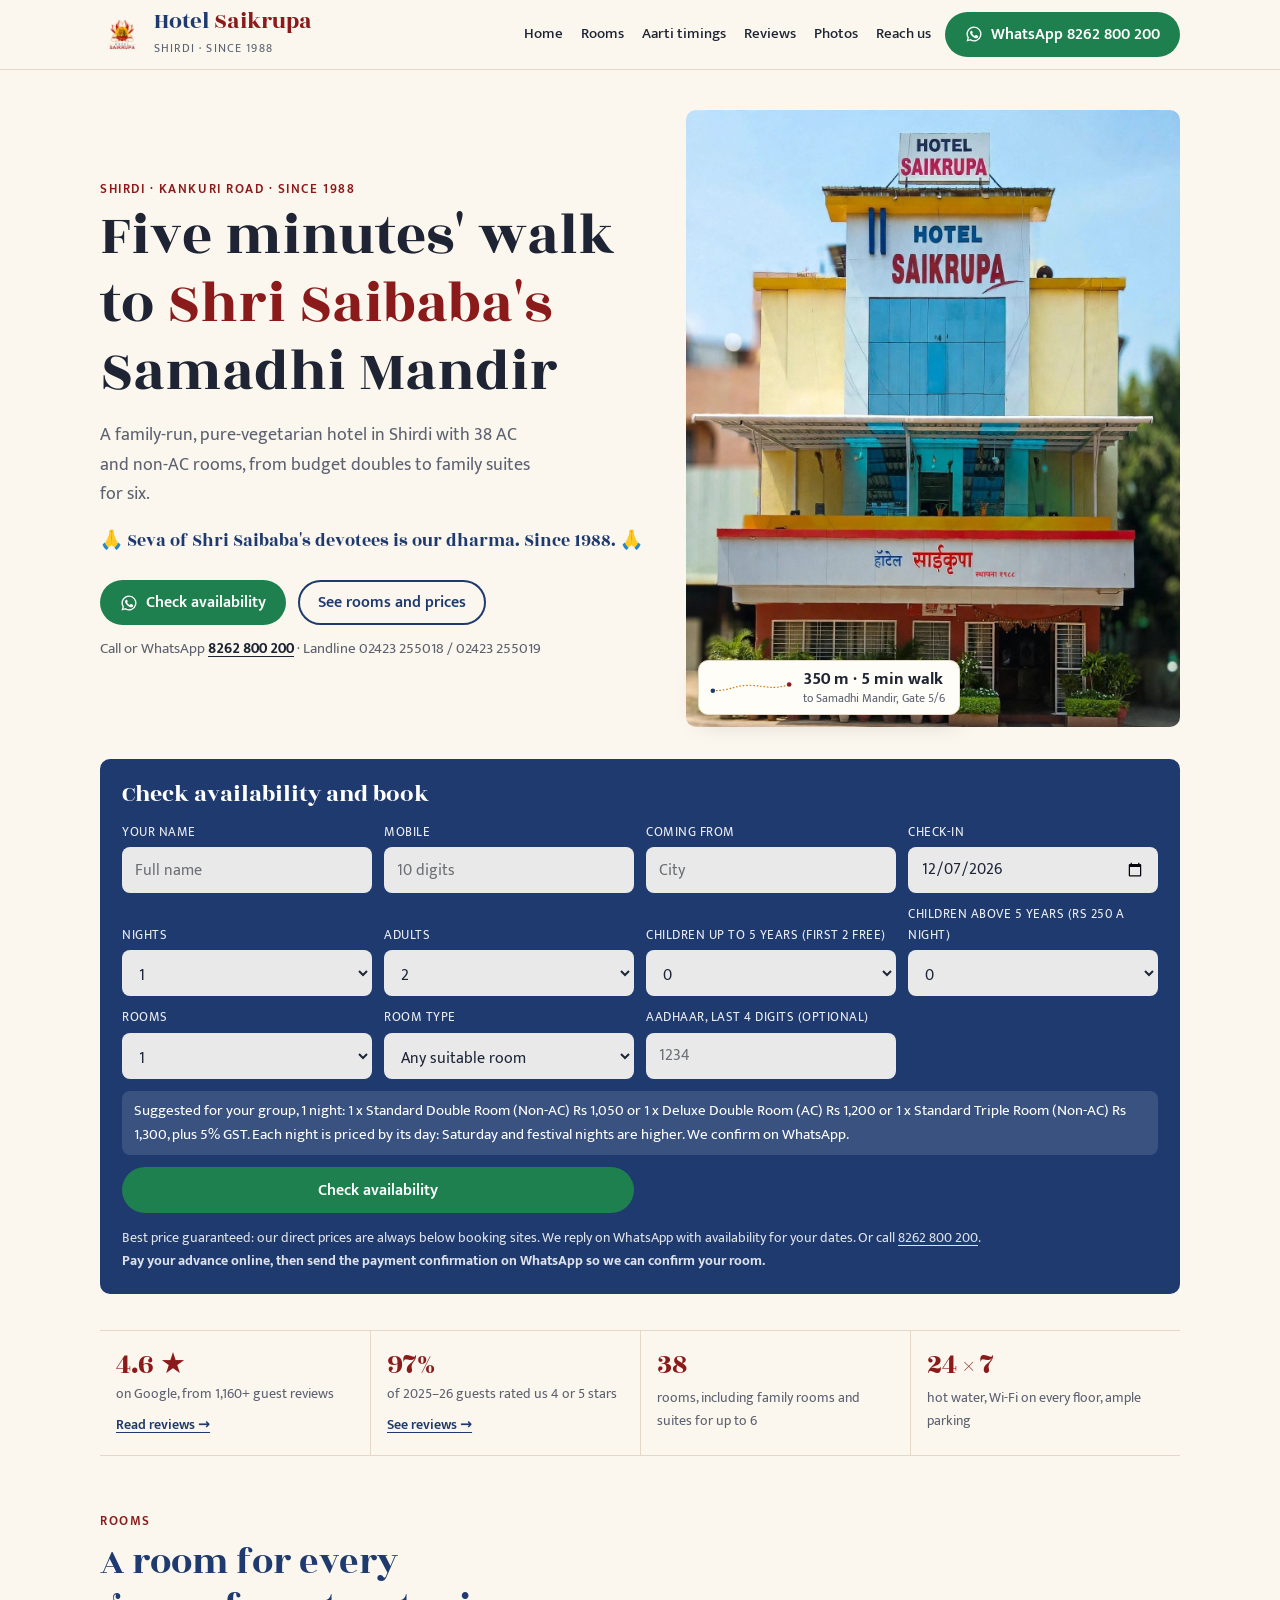
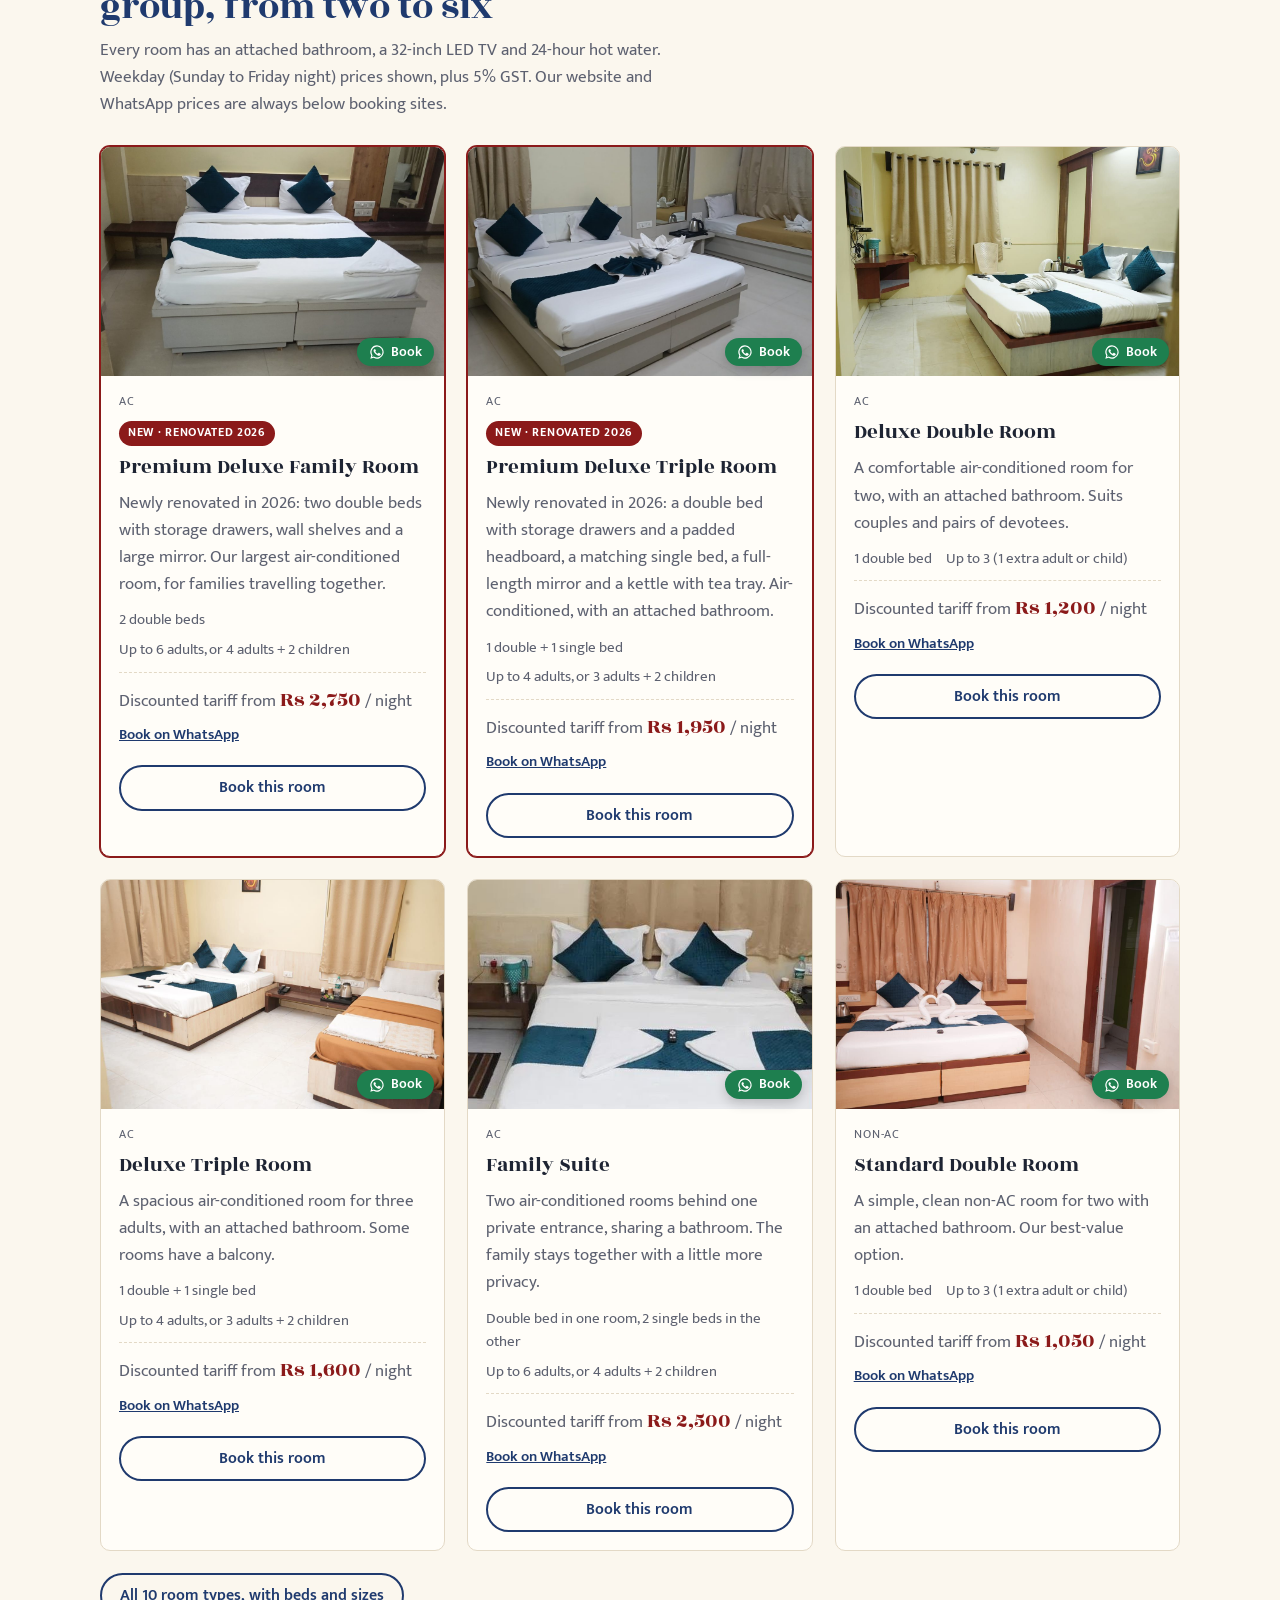
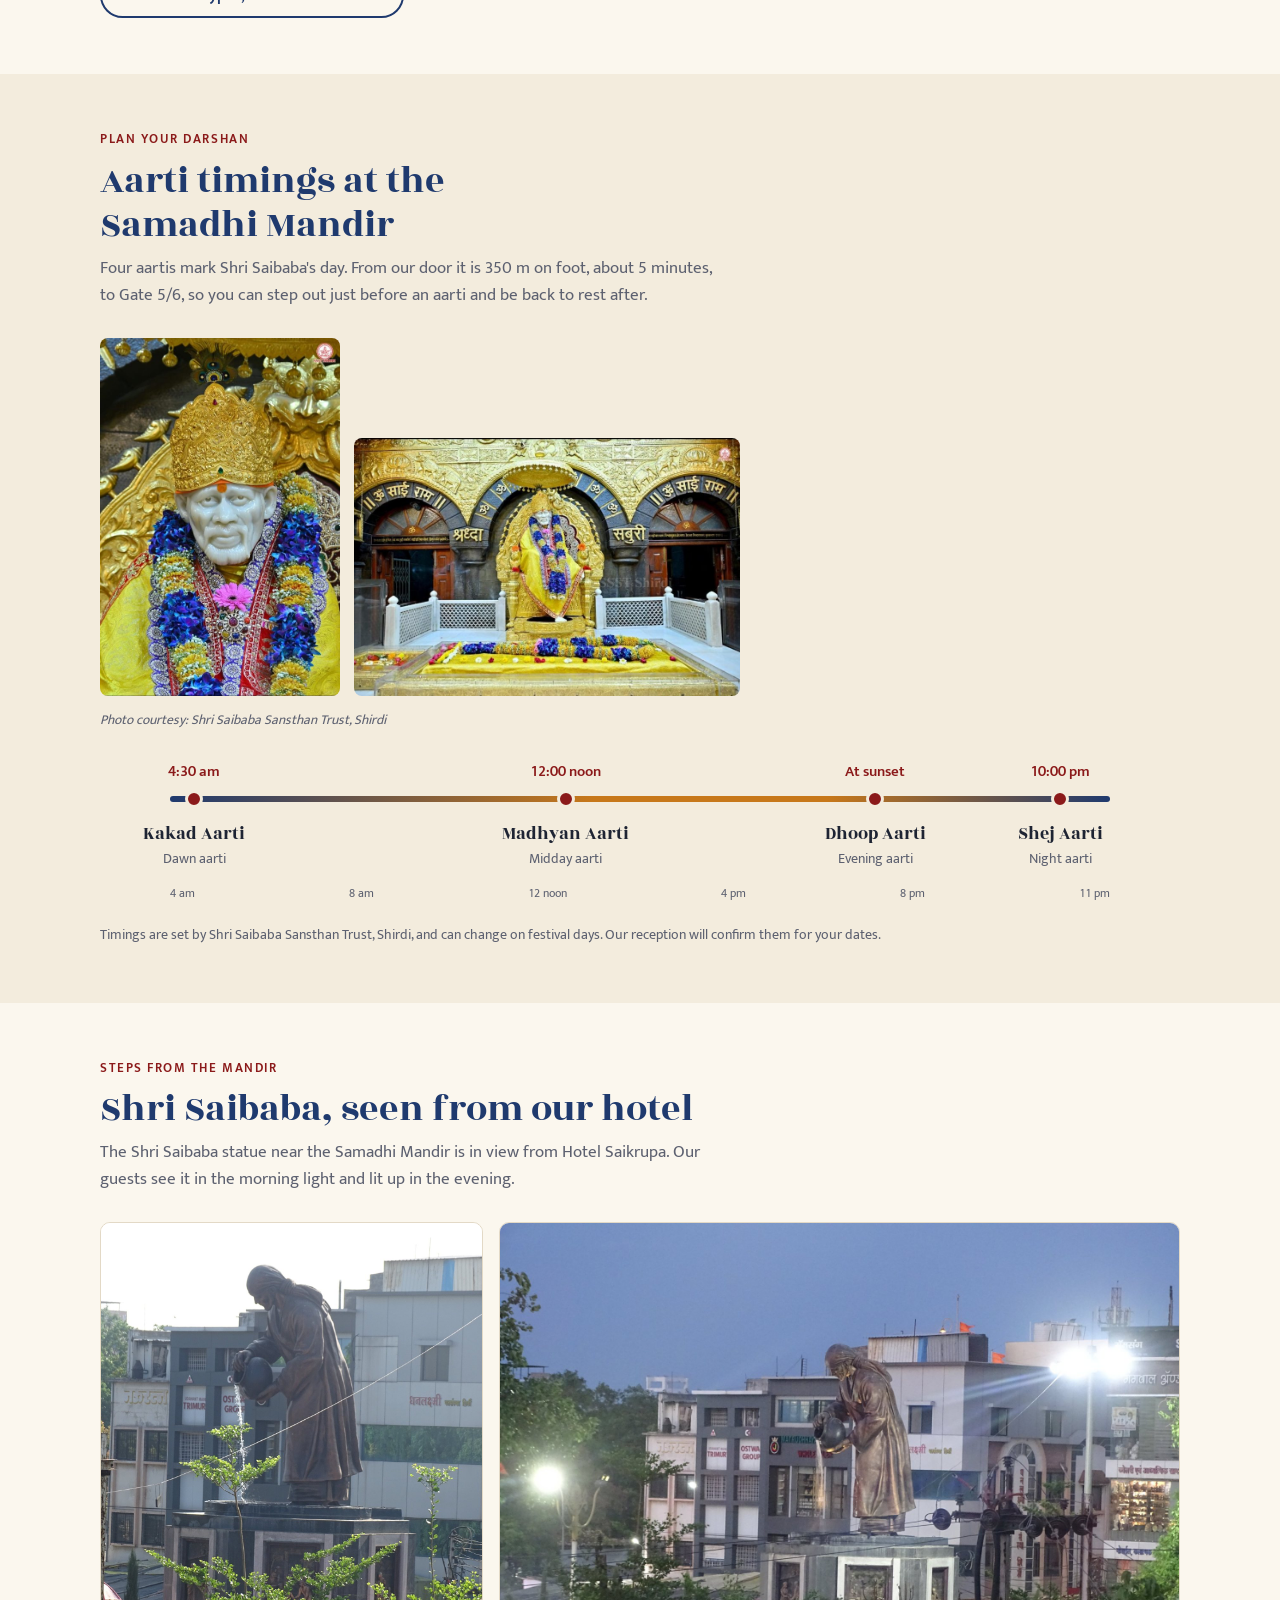
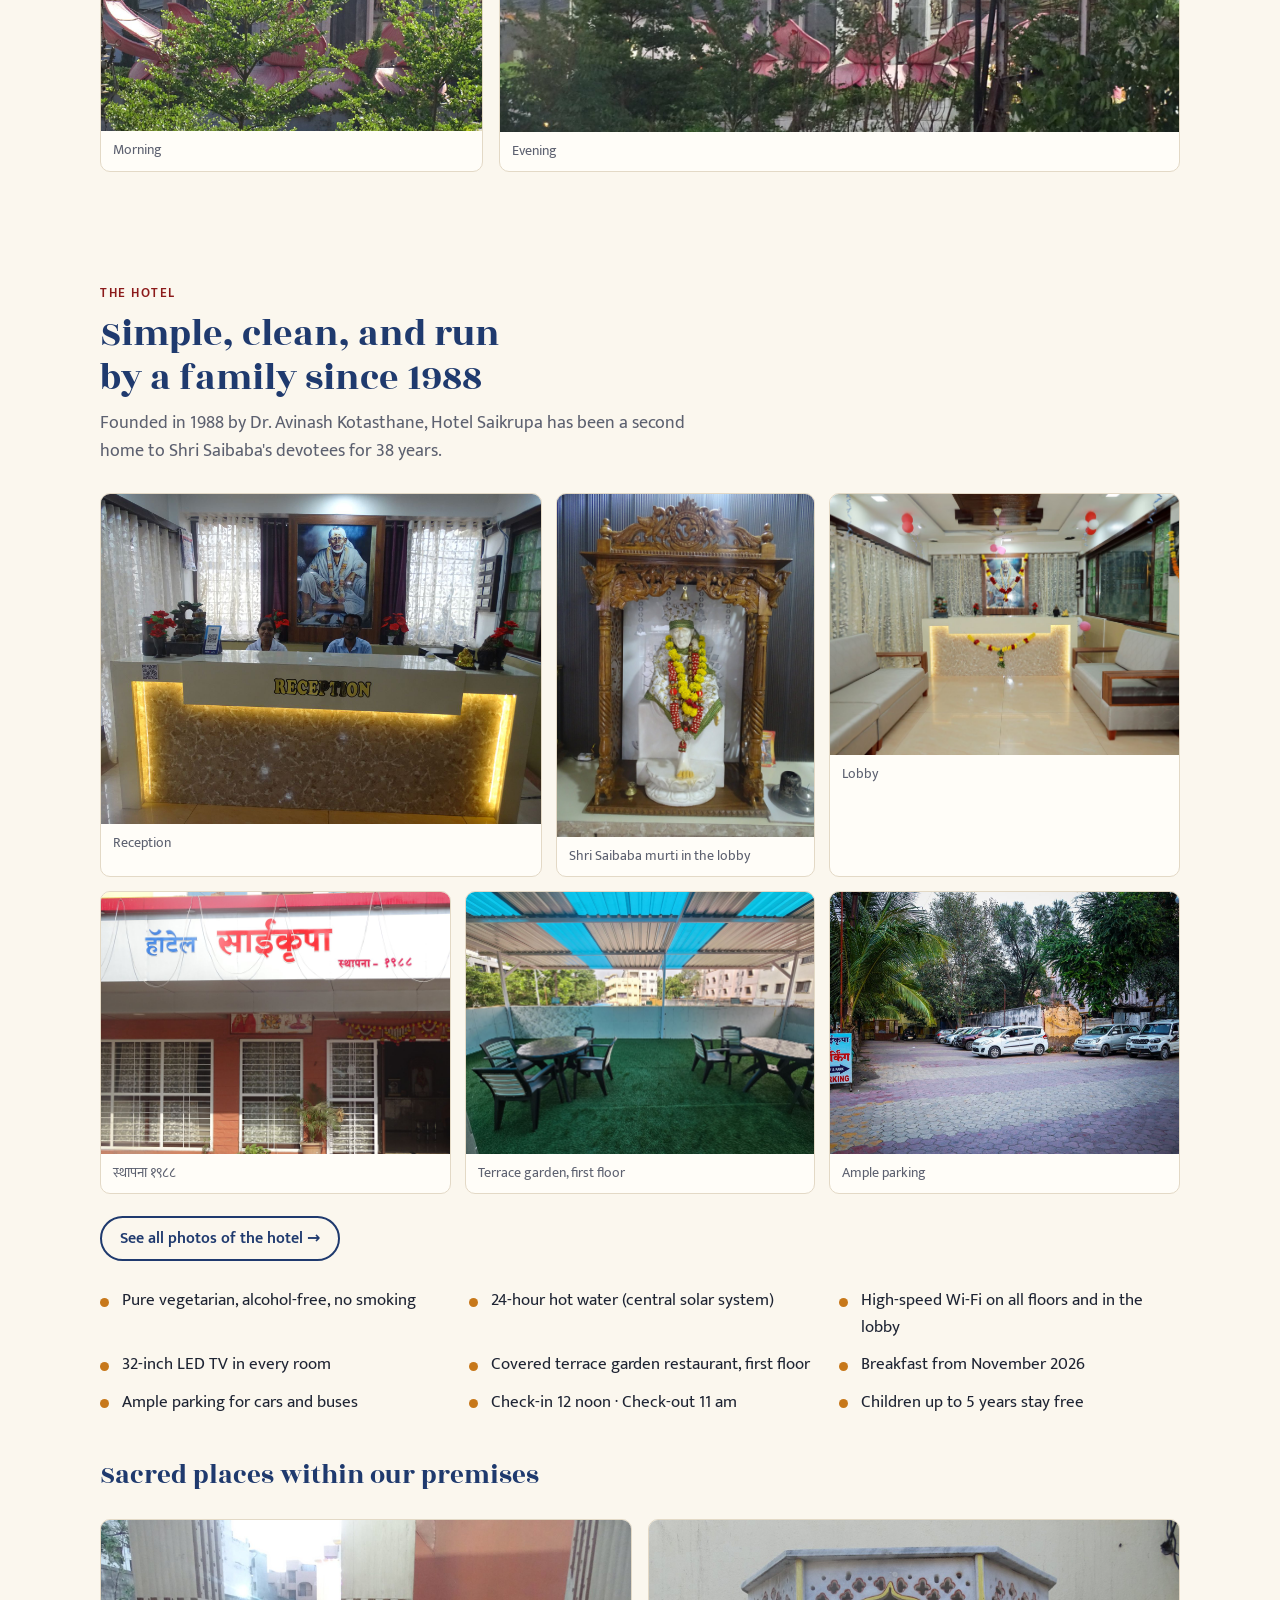
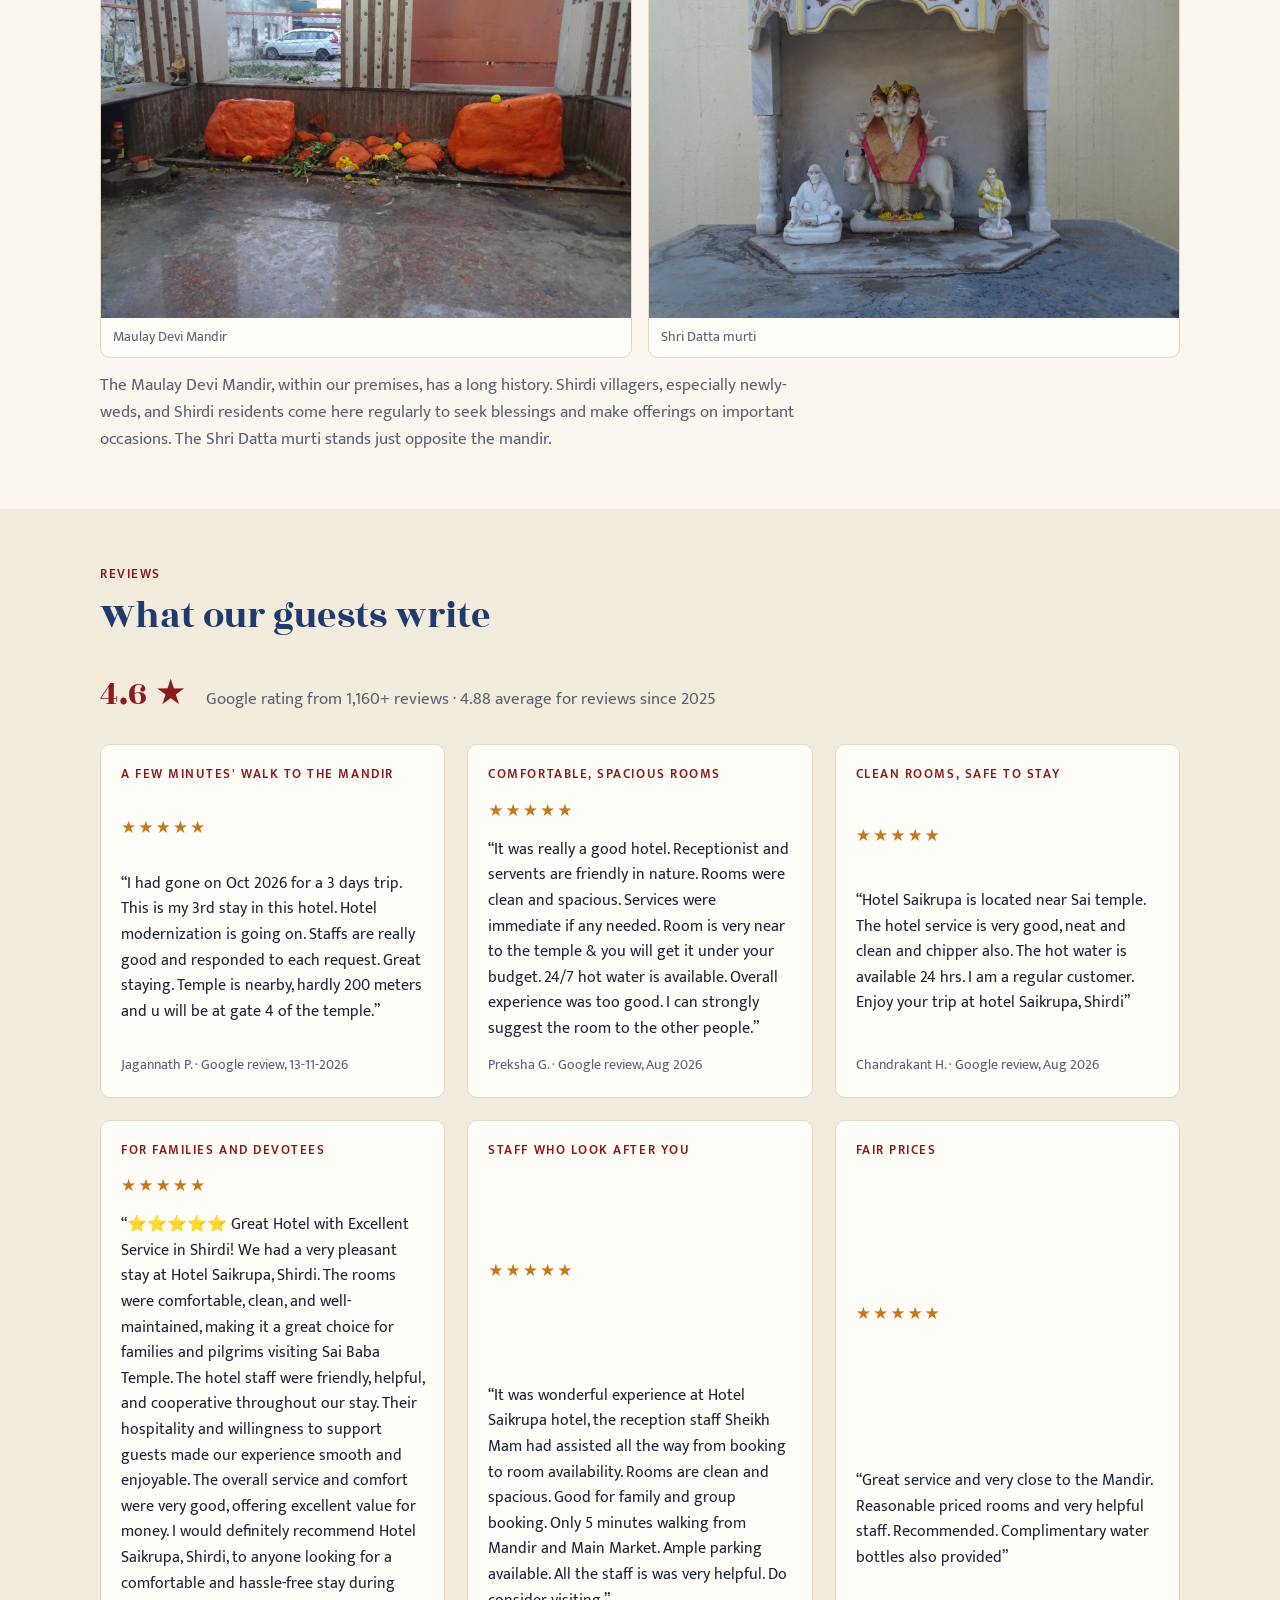
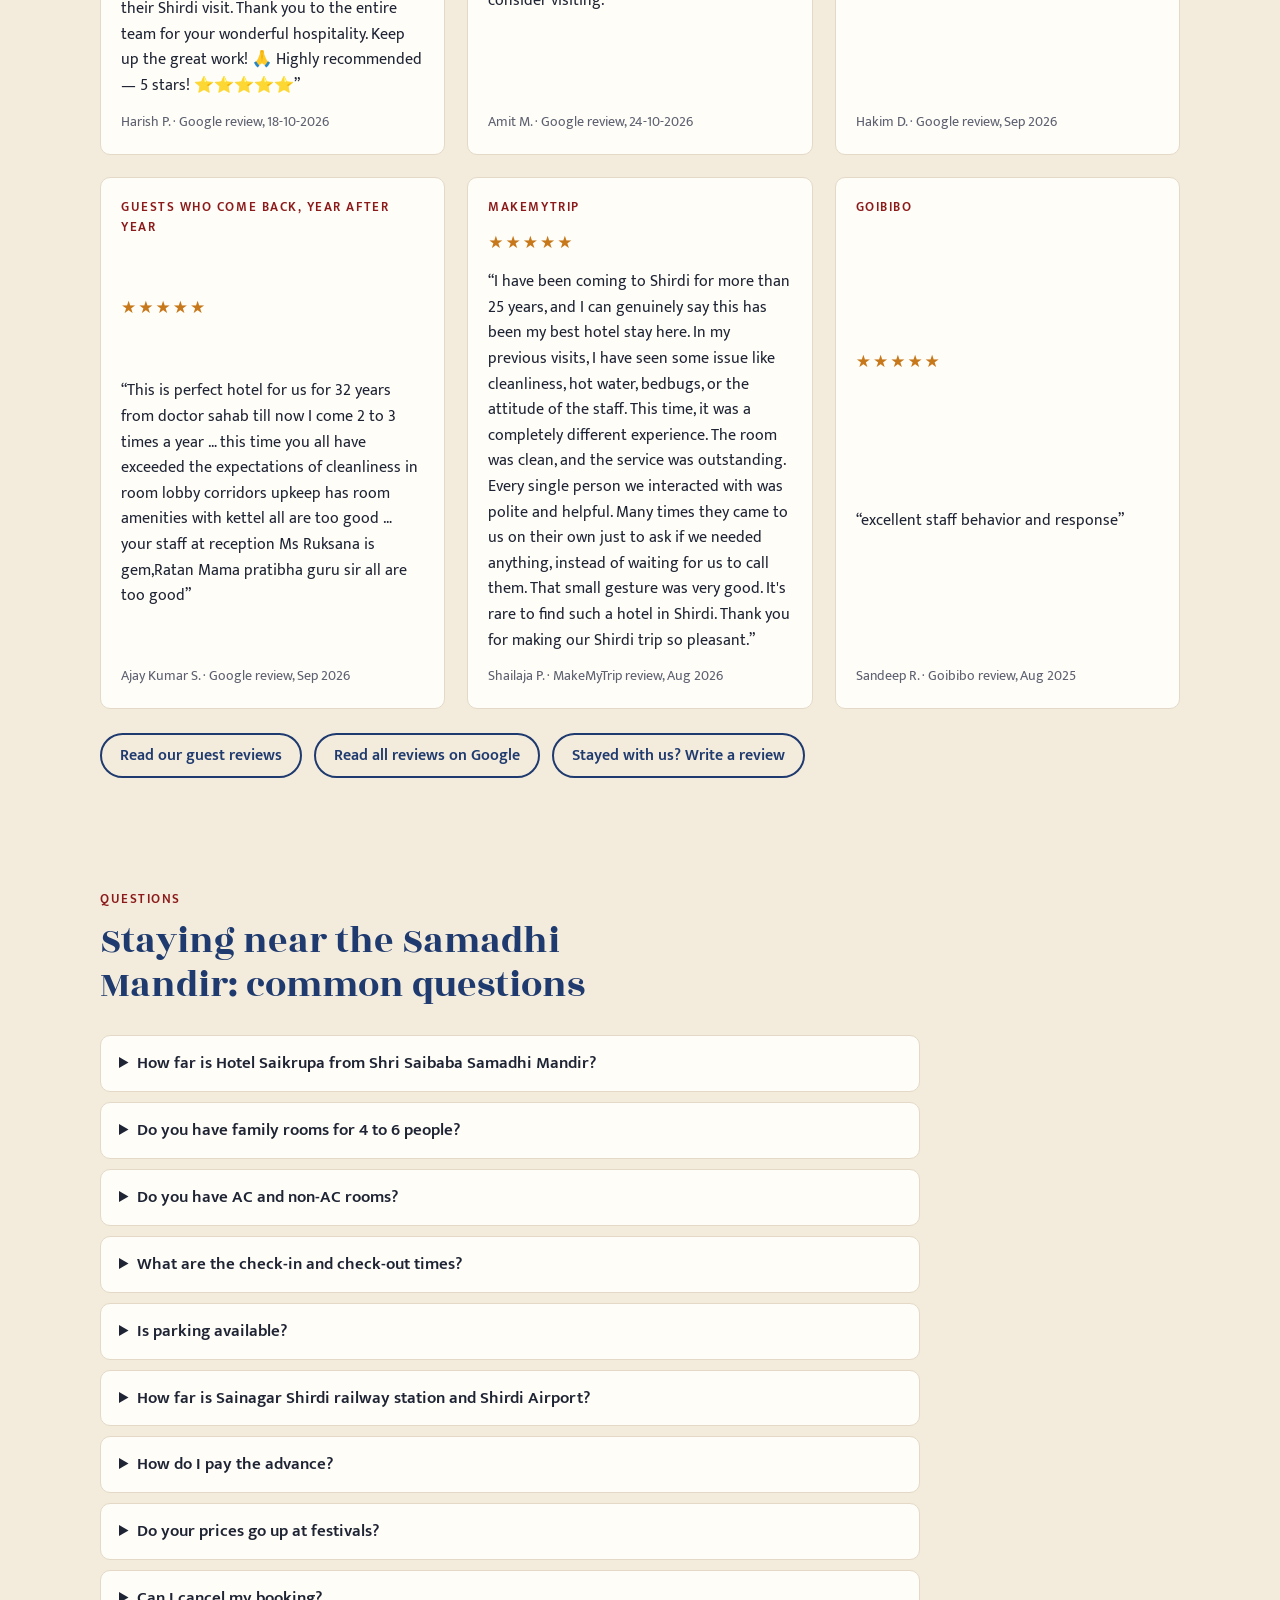
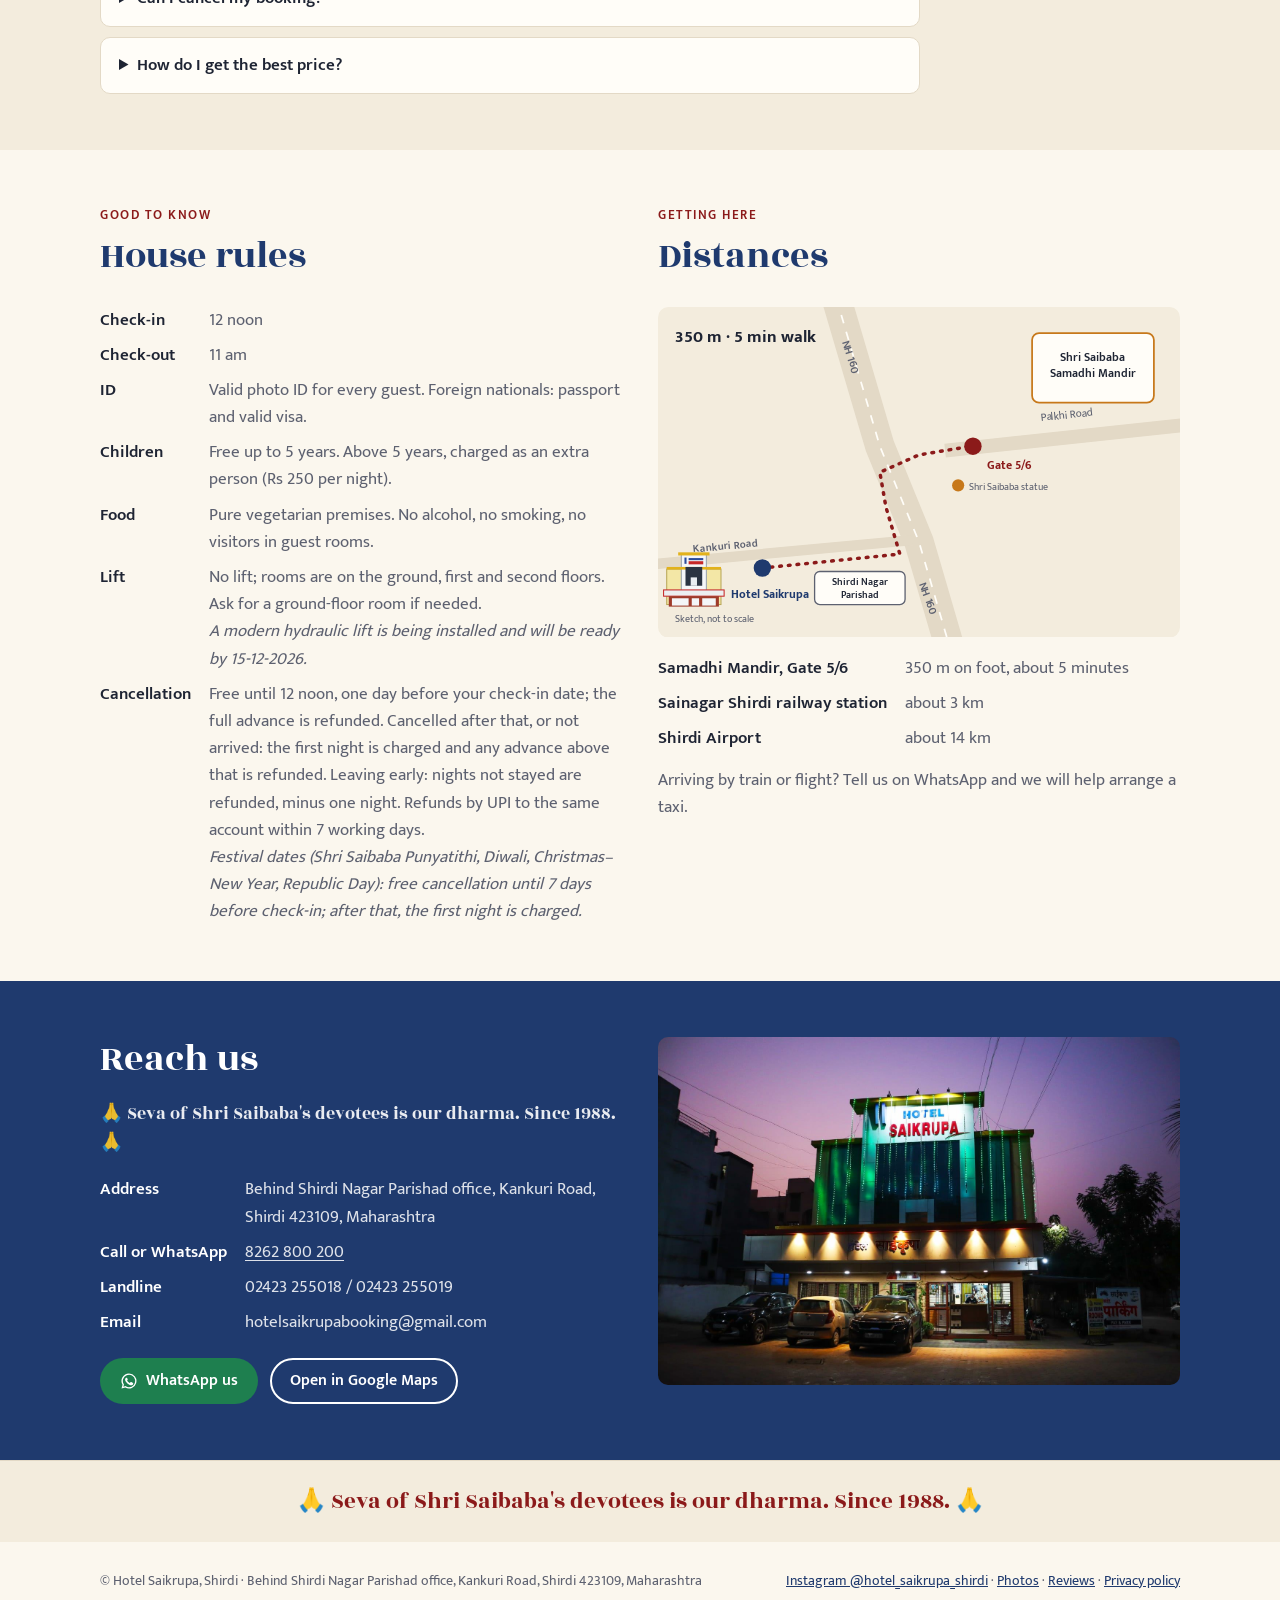
==== commit 3a60b5b4: "Rebuild site pages from _source" ====
--- a/index.html
+++ b/index.html
@@ -4,9 +4,9 @@
 document.addEventListener('click',function(e){var a=e.target.closest&&e.target.closest('a[href]');if(!a)return;var h=a.getAttribute('href')||'';
 if(h.indexOf('https://wa.me/')===0)gtag('event','whatsapp_click',{where:a.closest('form')?'booking_form':'other',page:location.pathname});
 else if(h.indexOf('tel:')===0)gtag('event','call_click',{page:location.pathname});},true);</script><meta charset="utf-8"><meta name="viewport" content="width=device-width, initial-scale=1, viewport-fit=cover">
-<title>Hotel Saikrupa Shirdi | Family Hotel 5 Minutes from Shri Saibaba Samadhi Mandir</title><meta name="description" content="Family-run pure-veg hotel in Shirdi since 1988, 5 minutes&#x27; walk from Shri Saibaba Samadhi Mandir. AC and non-AC rooms, family suites for 6, parking. Book direct on WhatsApp 8262 800 200 for the best price.">
+<title>Hotel Saikrupa Shirdi | Family Hotel 5 Minutes from Shri Saibaba Samadhi Mandir</title><meta name="description" content="Family-run pure-veg hotel in Shirdi since 1988, 5 minutes&#x27; walk from Shri Saibaba Samadhi Mandir. AC and non-AC rooms, family suites for 6, parking. Book direct online for best rates.">
 <link rel="canonical" href="https://www.shirdihotelsaikrupa.com/"><link rel="icon" href="img/emblem.png">
-<meta property="og:title" content="Hotel Saikrupa Shirdi | Family Hotel 5 Minutes from Shri Saibaba Samadhi Mandir"><meta property="og:description" content="Family-run pure-veg hotel in Shirdi since 1988, 5 minutes&#x27; walk from Shri Saibaba Samadhi Mandir. AC and non-AC rooms, family suites for 6, parking. Book direct on WhatsApp 8262 800 200 for the best price."><meta property="og:image" content="https://www.shirdihotelsaikrupa.com/img/facade-new-hero.jpg"><meta property="og:type" content="website"><meta property="og:locale" content="en_IN"><meta property="og:site_name" content="Hotel Saikrupa Shirdi"><meta property="og:url" content="https://www.shirdihotelsaikrupa.com/"><meta name="twitter:card" content="summary_large_image">
+<meta property="og:title" content="Hotel Saikrupa Shirdi | Family Hotel 5 Minutes from Shri Saibaba Samadhi Mandir"><meta property="og:description" content="Family-run pure-veg hotel in Shirdi since 1988, 5 minutes&#x27; walk from Shri Saibaba Samadhi Mandir. AC and non-AC rooms, family suites for 6, parking. Book direct online for best rates."><meta property="og:image" content="https://www.shirdihotelsaikrupa.com/img/facade-new-hero.jpg"><meta property="og:type" content="website"><meta property="og:locale" content="en_IN"><meta property="og:site_name" content="Hotel Saikrupa Shirdi"><meta property="og:url" content="https://www.shirdihotelsaikrupa.com/"><meta name="twitter:card" content="summary_large_image">
 <meta name="keywords" content="hotel in Shirdi, hotels near Sai Baba temple Shirdi, hotel near Shri Saibaba Samadhi Mandir, budget hotel Shirdi, family rooms Shirdi, AC rooms Shirdi, pure veg hotel Shirdi, Shirdi hotel with parking, Hotel Saikrupa Shirdi, Kankuri Road Shirdi"><meta name="geo.region" content="IN-MH"><meta name="geo.placename" content="Shirdi">
 <meta name="theme-color" content="#1F3A6E">
 <link rel="preconnect" href="https://fonts.googleapis.com"><link rel="preconnect" href="https://fonts.gstatic.com" crossorigin><link rel="stylesheet" href="https://fonts.googleapis.com/css2?family=Mukta:wght@400;500;600;700&family=Rozha+One&display=swap"><style>/* Layout: one calm column on ivory paper; photos carry the warmth, brand blue and red carry the voice. */
@@ -805,7 +805,7 @@
 <section id="reviews" style="background:var(--paper-2)"><div class="wrap">
 <div class="section-head"><span class="eyebrow">Reviews</span><h2>What our guests write</h2></div>
 <div class="rv-top"><b>4.6 ★</b><span class="muted">Google rating from 1,160+ reviews · 4.88 average for reviews since 2025</span></div>
-<div class="reviews"><blockquote><span class="eyebrow">A few minutes&#x27; walk to the Mandir</span><span class="stars" aria-label="5 out of 5 stars">★★★★★</span><p>“Best hotel Cleaning is best service is to very best and temple location is near 2 min walking distance complimentary water bottle and available”</p><cite>Gaurvesh S. · Google review, Sep 2026</cite></blockquote><blockquote><span class="eyebrow">Comfortable, spacious rooms</span><span class="stars" aria-label="5 out of 5 stars">★★★★★</span><p>“It was really a good hotel. Receptionist and servents are friendly in nature. Rooms were clean and spacious. Services were immediate if any needed. Room is very near to the temple &amp; you will get it under your budget. 24/7 hot water is available. Overall experience was too good. I can strongly suggest the room to the other people.”</p><cite>Preksha G. · Google review, Aug 2026</cite></blockquote><blockquote><span class="eyebrow">Clean rooms, safe to stay</span><span class="stars" aria-label="5 out of 5 stars">★★★★★</span><p>“Hotel Saikrupa is located near Sai temple. The hotel service is very good, neat and clean and chipper also. The hot water is available 24 hrs. I am a regular customer. Enjoy your trip at hotel Saikrupa, Shirdi”</p><cite>Chandrakant H. · Google review, Aug 2026</cite></blockquote><blockquote><span class="eyebrow">For families and devotees</span><span class="stars" aria-label="5 out of 5 stars">★★★★★</span><p>“⭐⭐⭐⭐⭐ Great Hotel with Excellent Service in Shirdi!
+<div class="reviews"><blockquote><span class="eyebrow">A few minutes&#x27; walk to the Mandir</span><span class="stars" aria-label="5 out of 5 stars">★★★★★</span><p>“I had gone on Oct 2026 for a 3 days trip. This is my 3rd stay in this hotel. Hotel modernization is going on. Staffs are really good and responded to each request. Great staying. Temple is nearby, hardly 200 meters and u will be at gate 4 of the temple.”</p><cite>Jagannath P. · Google review, 13-11-2026</cite></blockquote><blockquote><span class="eyebrow">Comfortable, spacious rooms</span><span class="stars" aria-label="5 out of 5 stars">★★★★★</span><p>“It was really a good hotel. Receptionist and servents are friendly in nature. Rooms were clean and spacious. Services were immediate if any needed. Room is very near to the temple &amp; you will get it under your budget. 24/7 hot water is available. Overall experience was too good. I can strongly suggest the room to the other people.”</p><cite>Preksha G. · Google review, Aug 2026</cite></blockquote><blockquote><span class="eyebrow">Clean rooms, safe to stay</span><span class="stars" aria-label="5 out of 5 stars">★★★★★</span><p>“Hotel Saikrupa is located near Sai temple. The hotel service is very good, neat and clean and chipper also. The hot water is available 24 hrs. I am a regular customer. Enjoy your trip at hotel Saikrupa, Shirdi”</p><cite>Chandrakant H. · Google review, Aug 2026</cite></blockquote><blockquote><span class="eyebrow">For families and devotees</span><span class="stars" aria-label="5 out of 5 stars">★★★★★</span><p>“⭐⭐⭐⭐⭐ Great Hotel with Excellent Service in Shirdi!
 
 We had a very pleasant stay at Hotel Saikrupa, Shirdi. The rooms were comfortable, clean, and well-maintained, making it a great choice for families and pilgrims visiting Sai Baba Temple.
 
